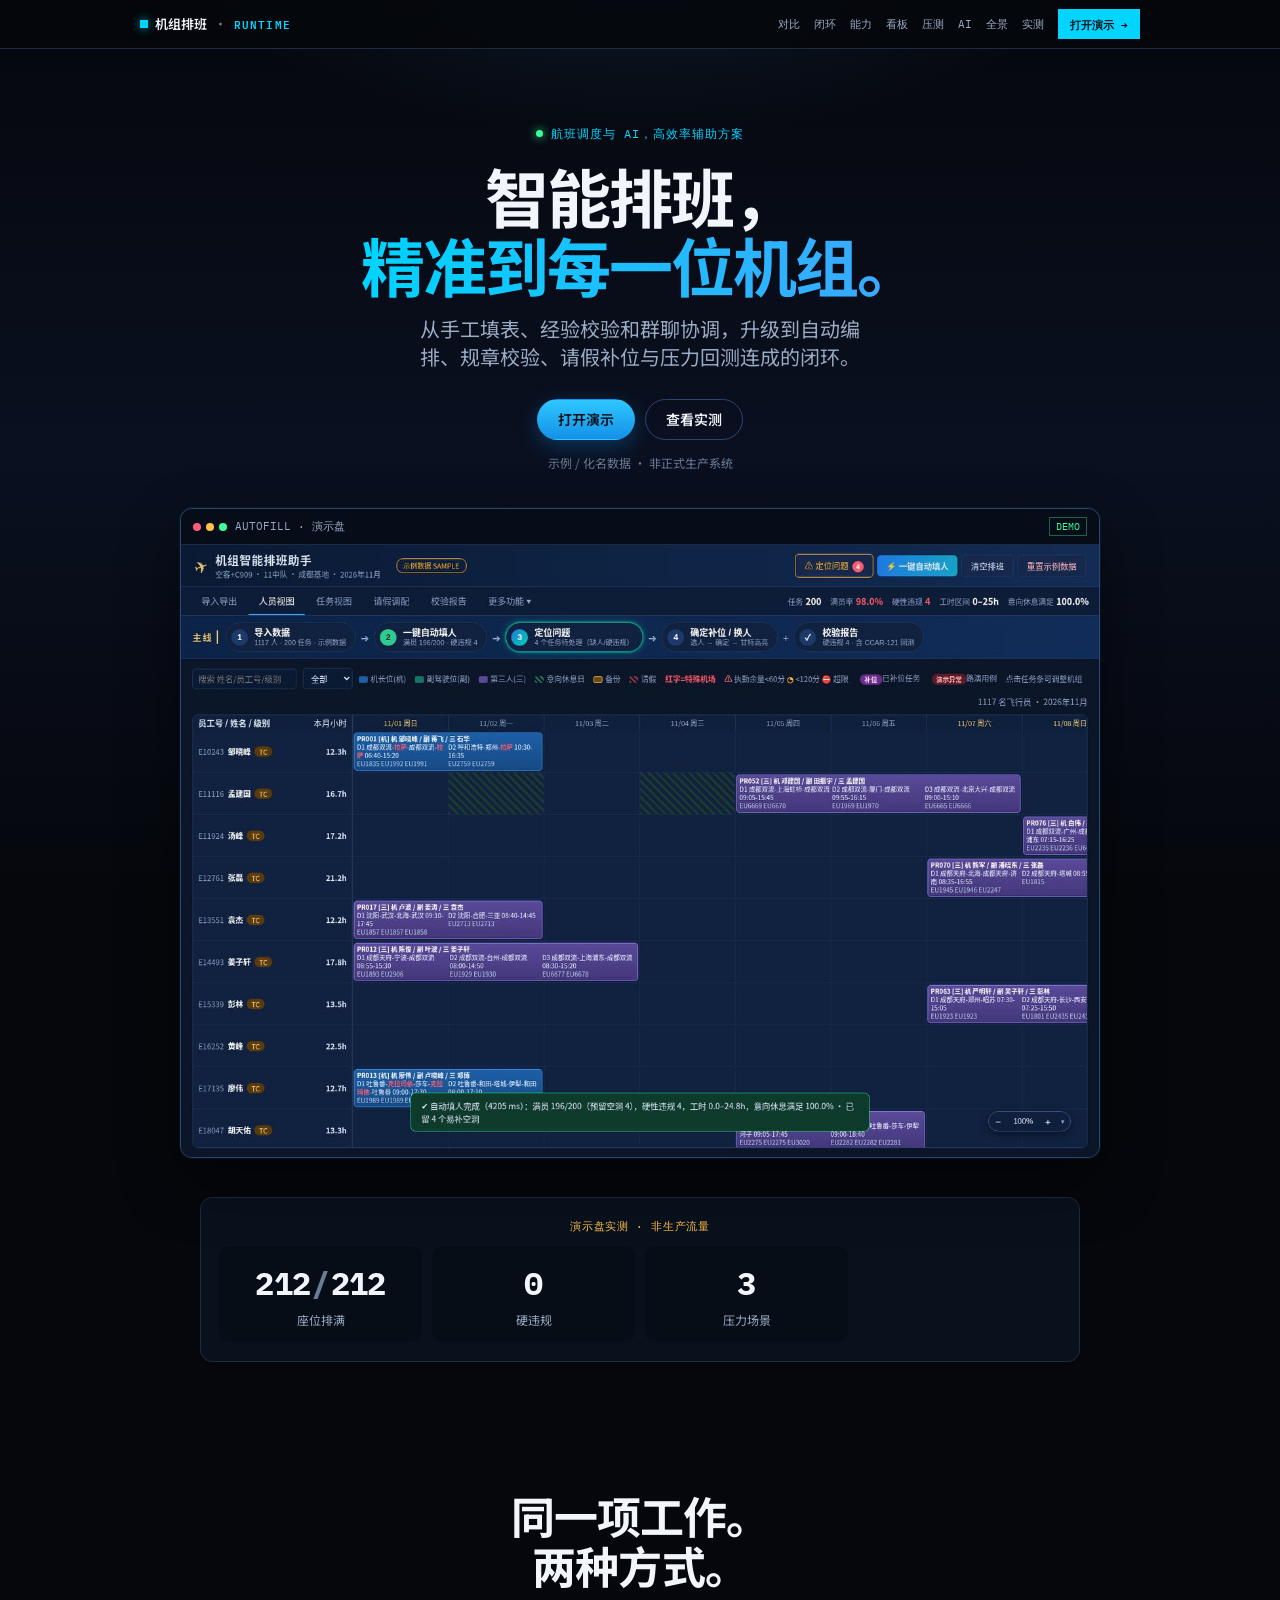
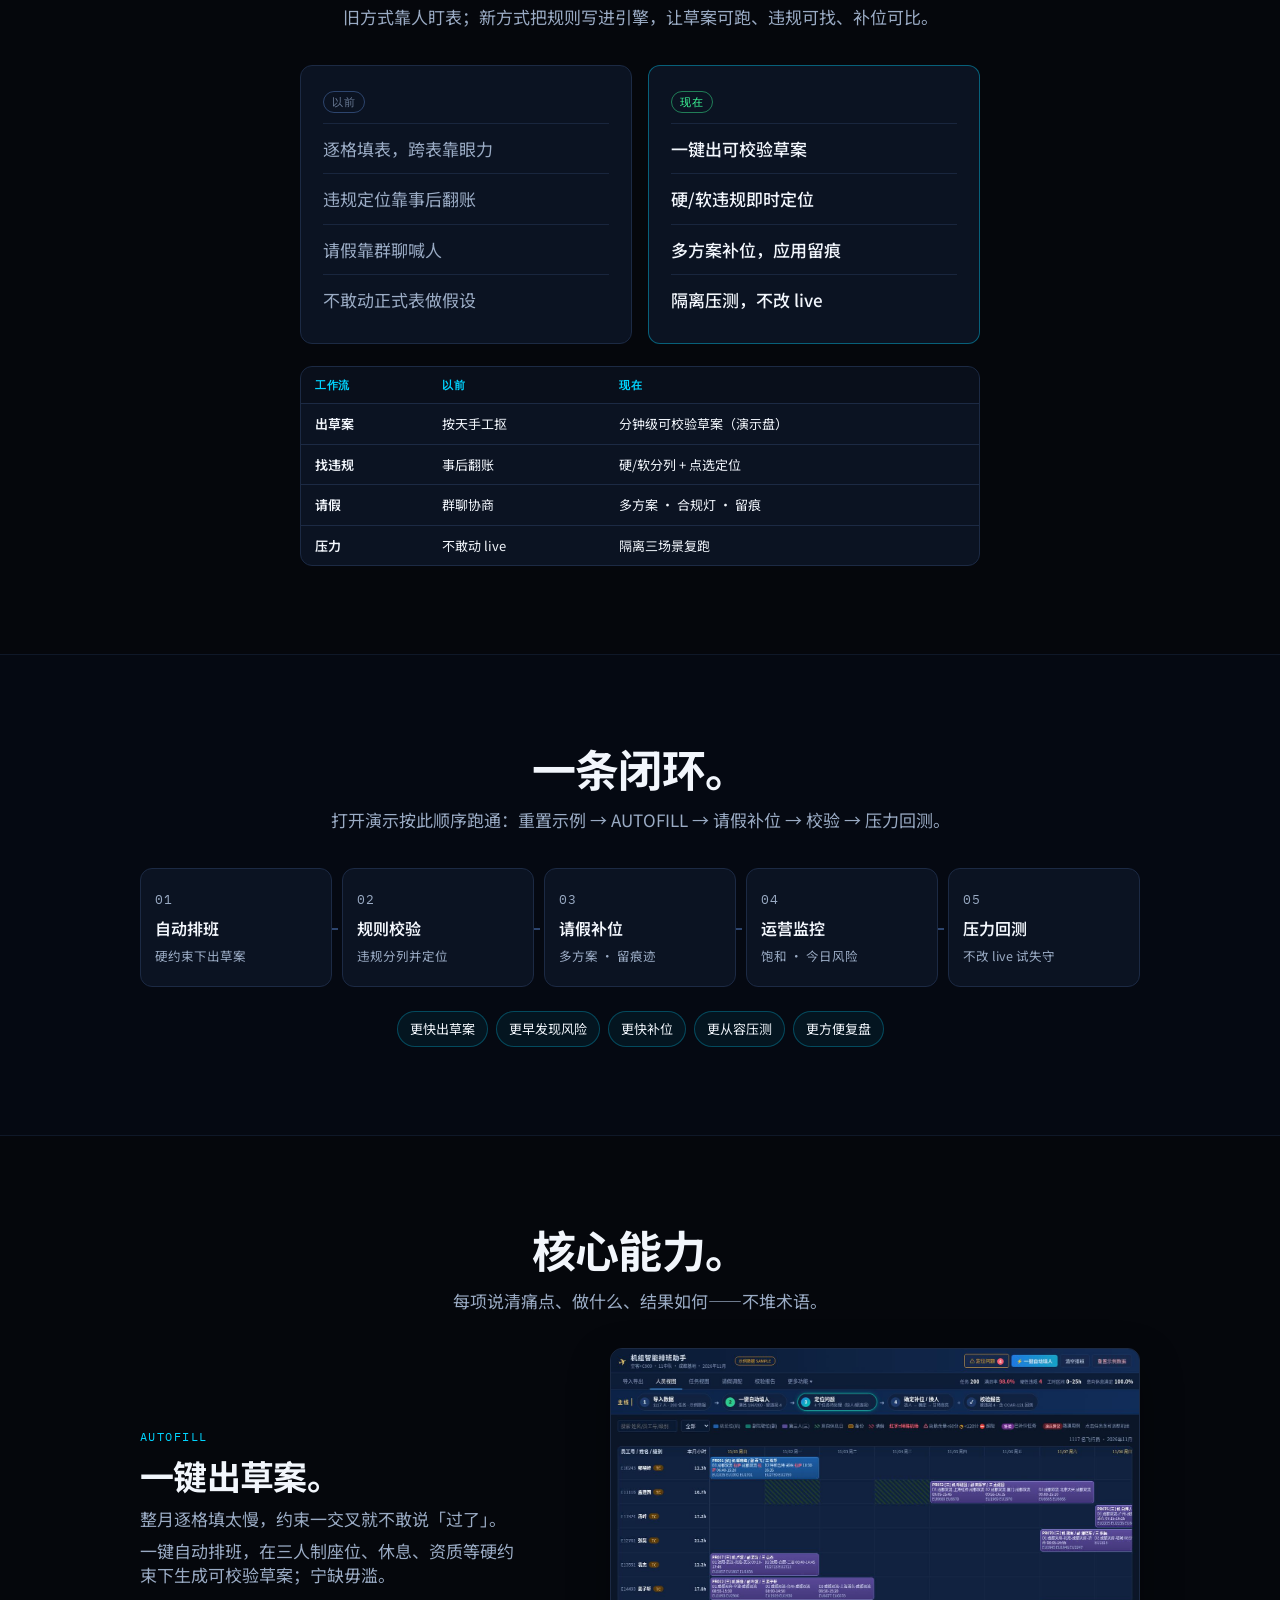
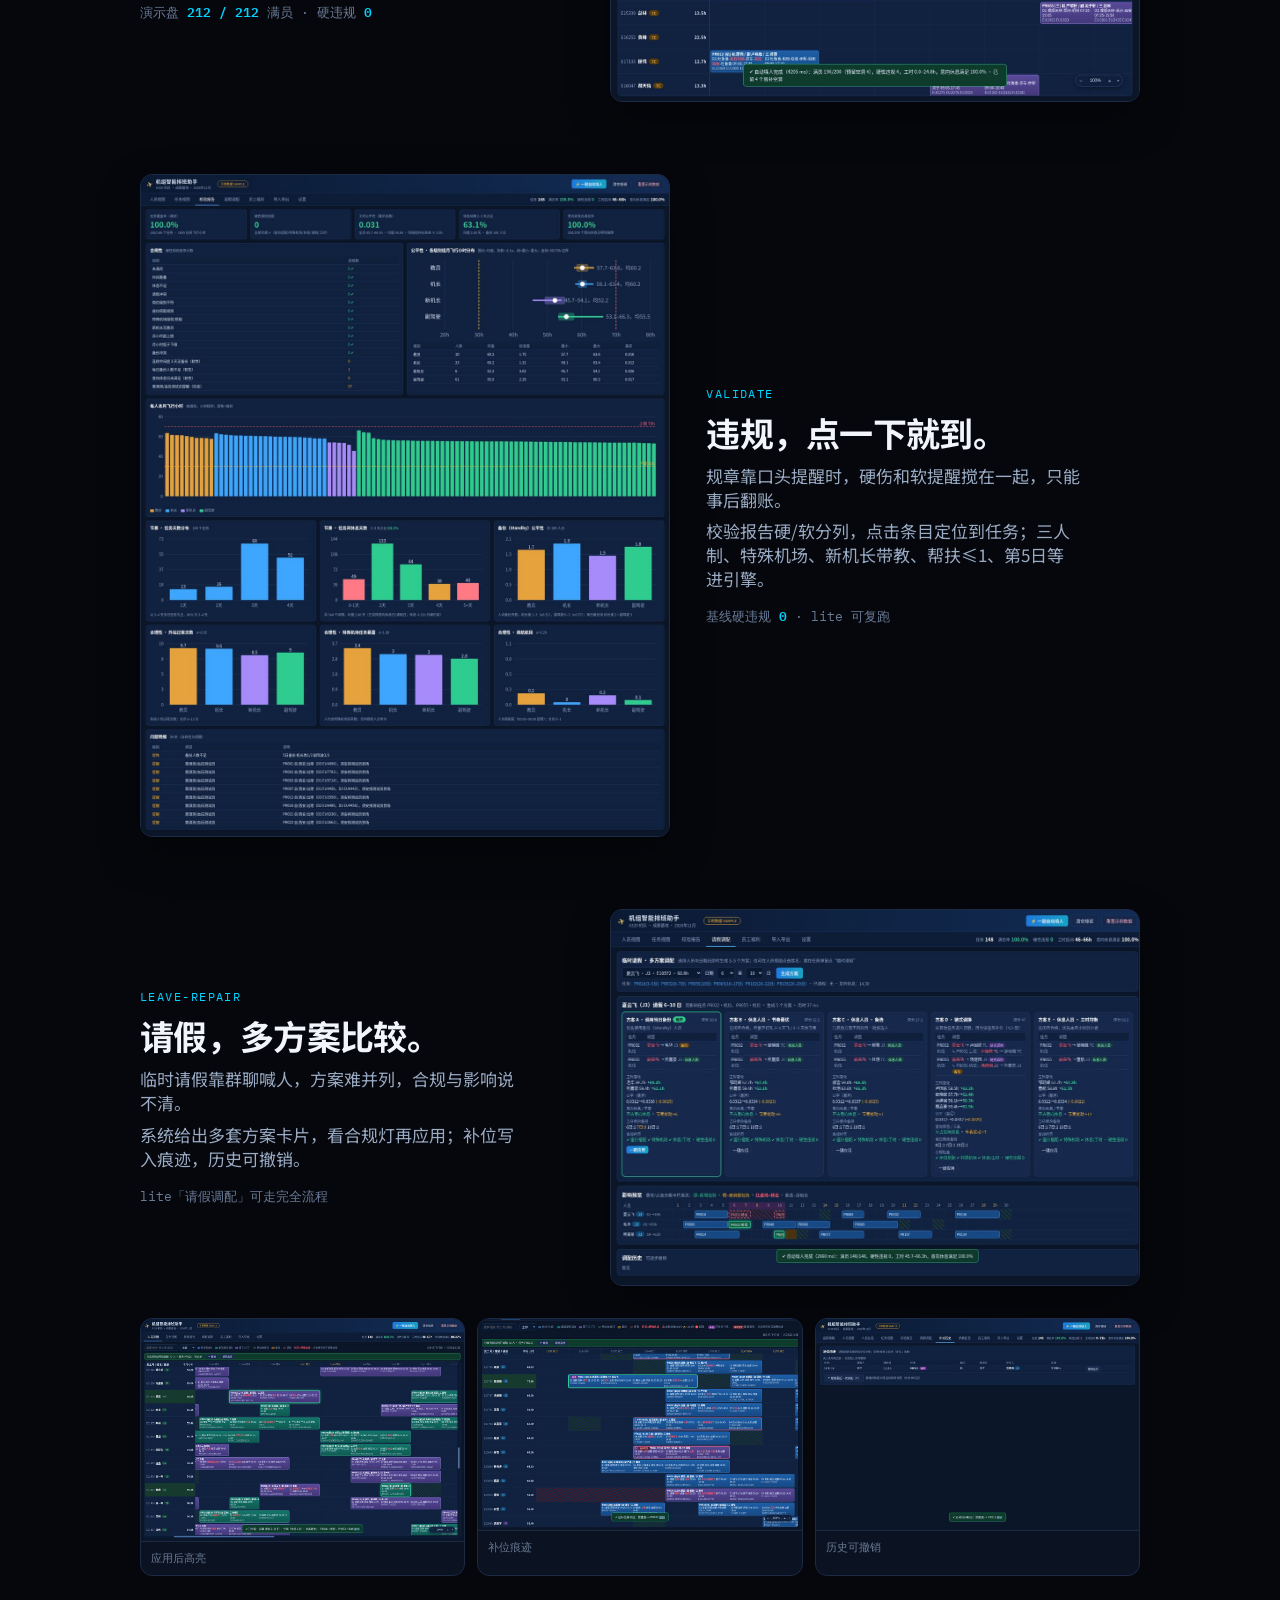
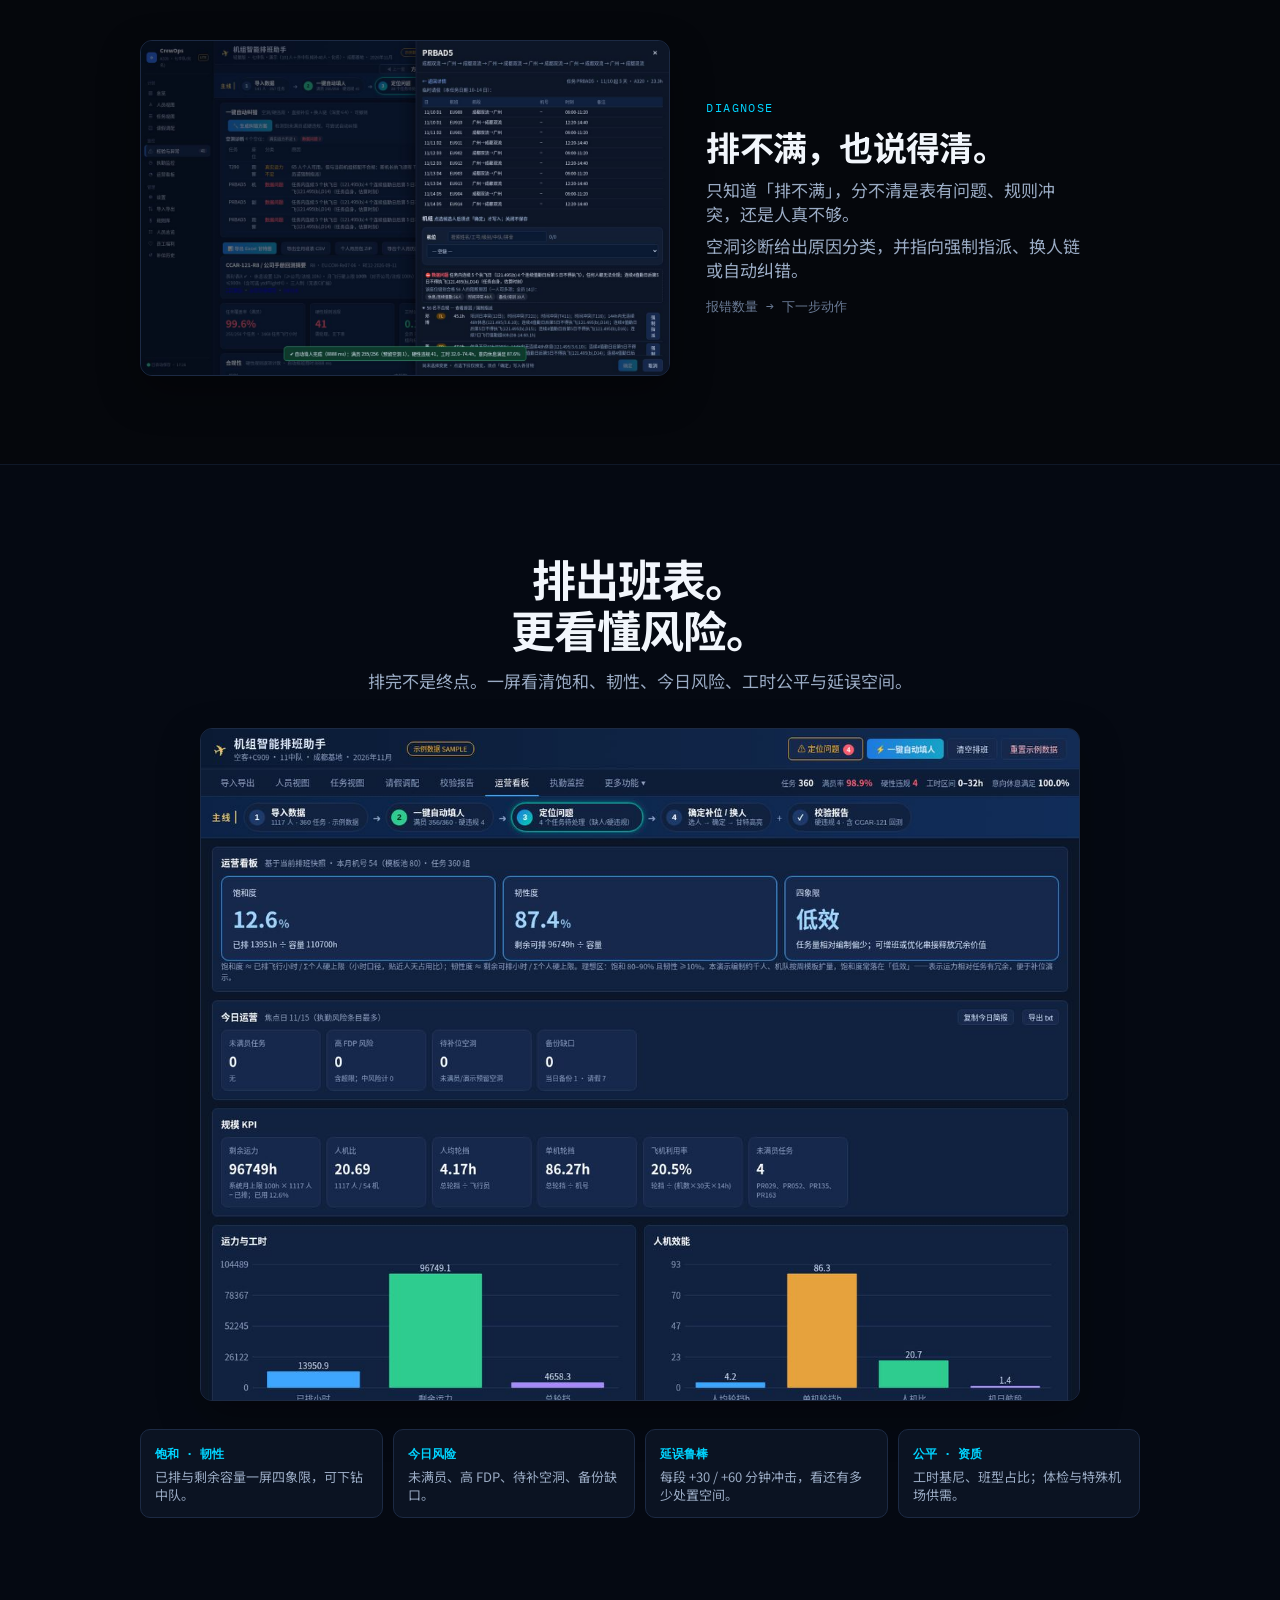
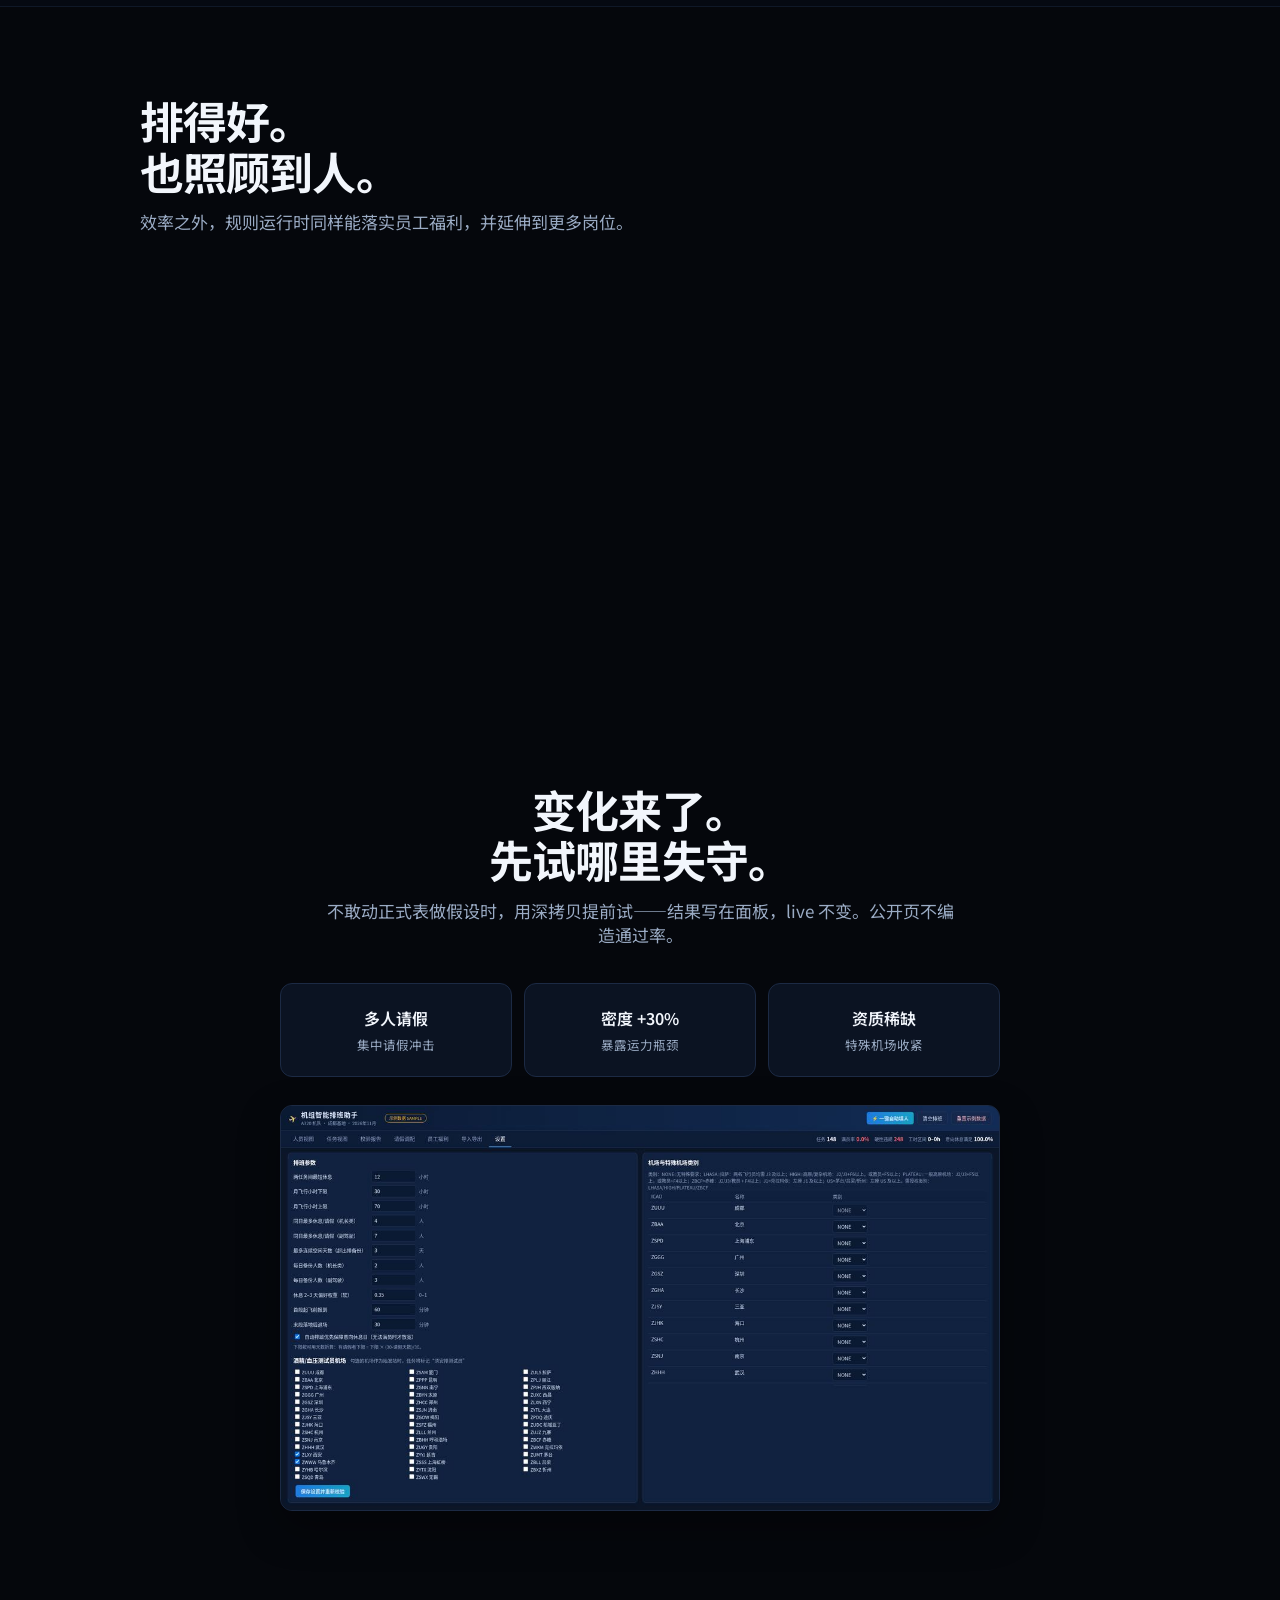
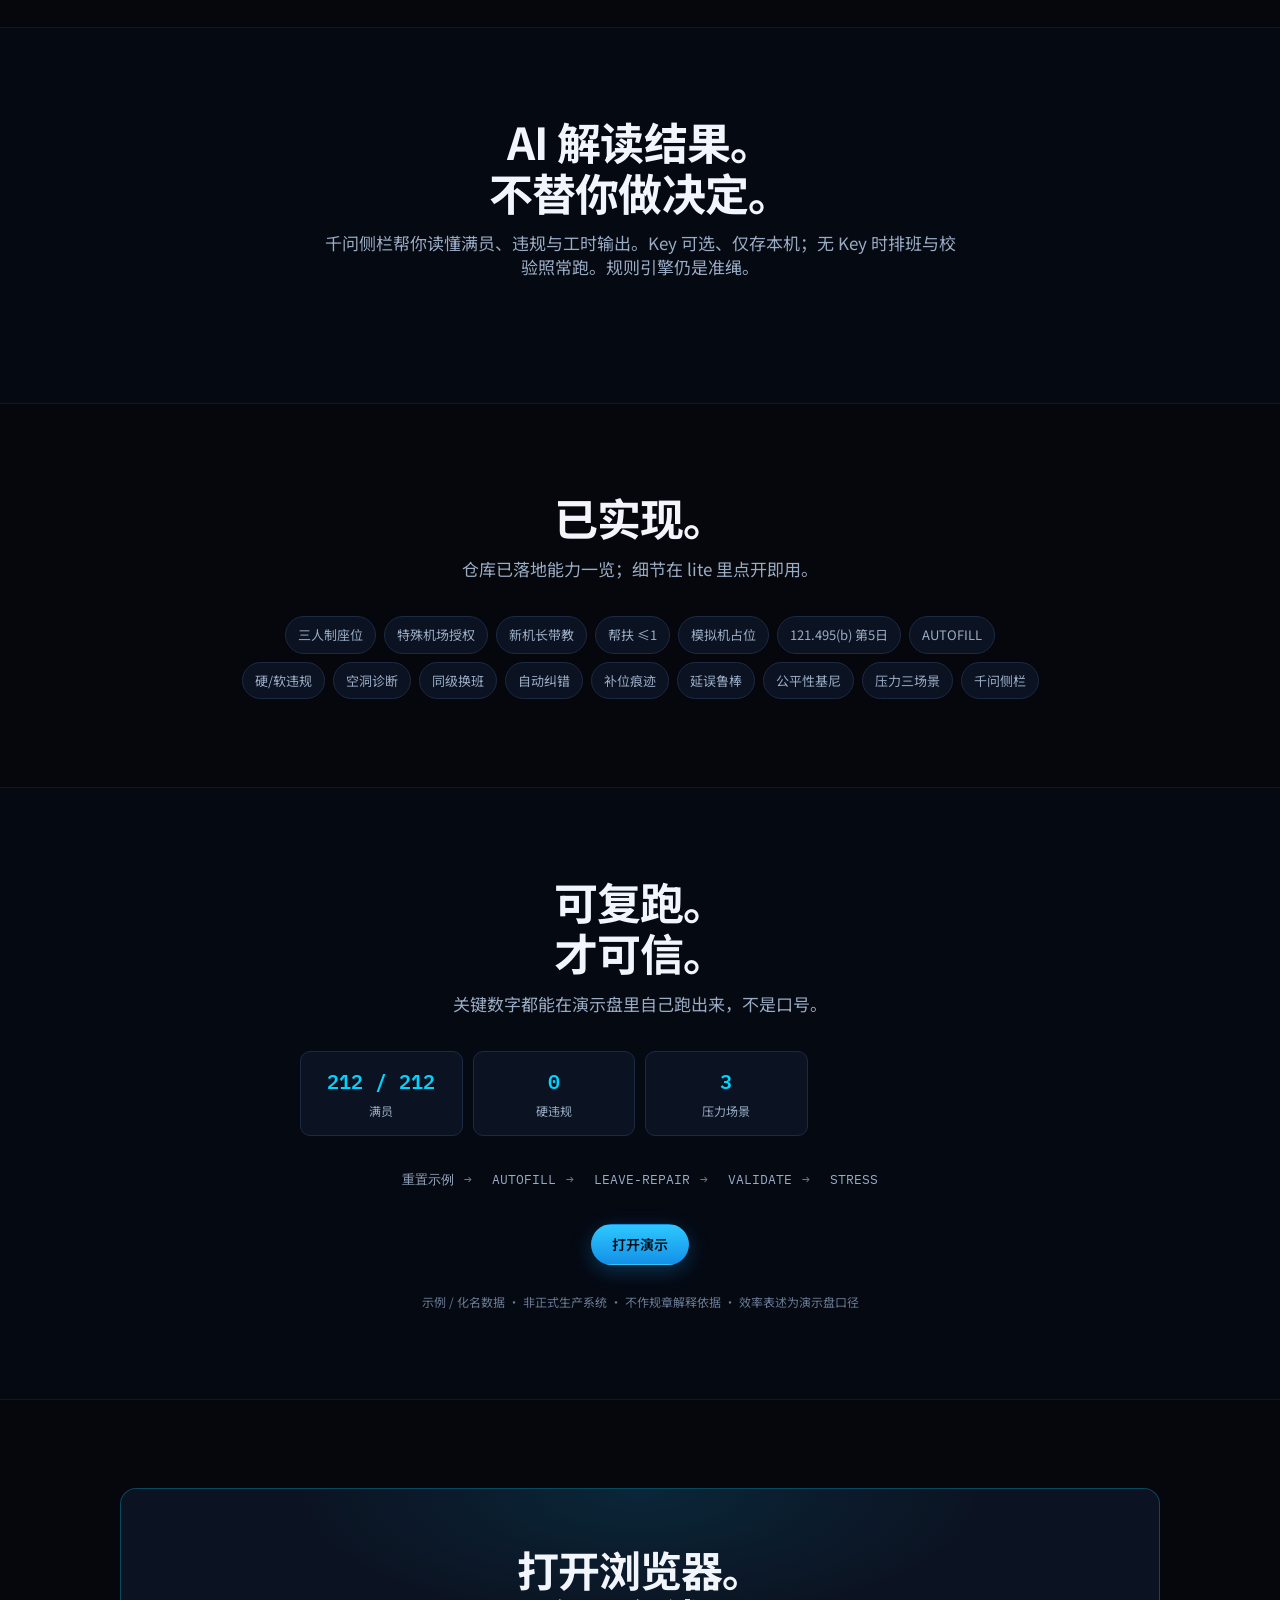
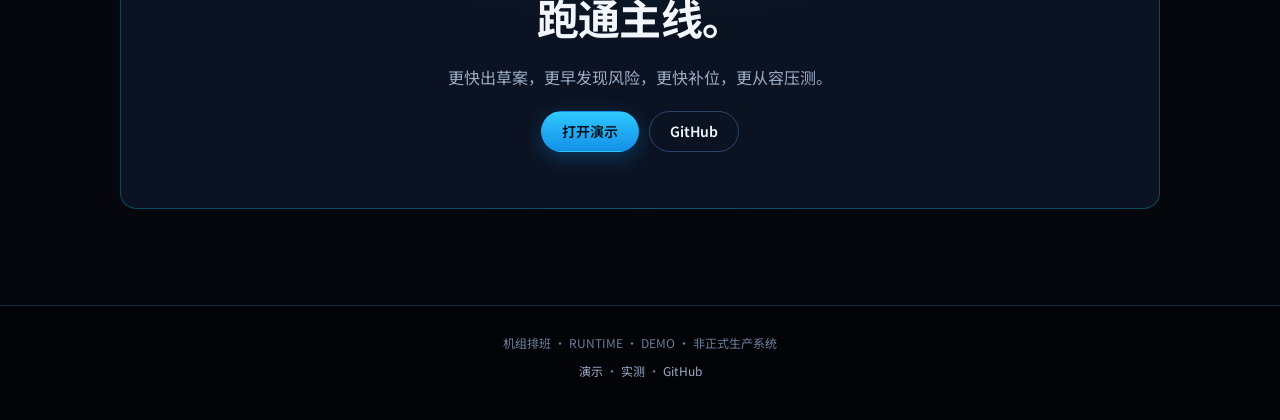
==== intro/index.html @ e3148dd0 "chore(intro): 移除人员池数字 (v=15)" ====
<!DOCTYPE html>
<html lang="zh-CN">
<head>
<meta charset="UTF-8">
<meta name="viewport" content="width=device-width, initial-scale=1">
<title>机组排班 · 规则运行时</title>
<meta name="description" content="把机组排班从手工填表，升级为可执行、可校验、可追溯的规则运行时。演示盘，化名数据。">
<meta name="robots" content="noindex,nofollow,noarchive,nosnippet">
<link rel="preconnect" href="https://fonts.googleapis.com">
<link rel="preconnect" href="https://fonts.gstatic.com" crossorigin>
<link href="https://fonts.googleapis.com/css2?family=IBM+Plex+Mono:wght@400;500;600;700&family=Noto+Sans+SC:wght@400;500;600;700&display=swap" rel="stylesheet">
<link rel="stylesheet" href="intro.css?v=15">
</head>
<body>
<div class="grid-bg" aria-hidden="true"></div>

<header class="topbar" role="banner">
  <div class="topbar-inner">
    <a class="brand" href="#top">
      <span class="brand-mark" aria-hidden="true"></span>
      <span class="brand-zh">机组排班</span>
      <span class="brand-sep">·</span>
      <span class="brand-en">RUNTIME</span>
    </a>
    <button type="button" class="nav-toggle" id="navToggle" aria-expanded="false" aria-controls="siteNav" aria-label="打开导航">☰</button>
    <nav class="nav-tabs" id="siteNav" aria-label="页面导航">
      <a href="#diff">对比</a>
      <a href="#loop">闭环</a>
      <a href="#capabilities">能力</a>
      <a href="#ops">看板</a>
      <a href="#stress">压测</a>
      <a href="#ai">AI</a>
      <a href="#panorama">全景</a>
      <a href="#evidence">实测</a>
    </nav>
    <a class="nav-run" href="../">打开演示 →</a>
  </div>
</header>

<main id="top">

  <section class="hero" aria-labelledby="hero-title">
    <div class="hero-copy">
      <p class="eyebrow"><span class="dot"></span> 航班调度与 AI，高效率辅助方案</p>
      <h1 id="hero-title">智能排班，<br><span class="accent">精准到每一位机组。</span></h1>
      <p class="hero-lead">从手工填表、经验校验和群聊协调，升级到自动编排、规章校验、请假补位与压力回测连成的闭环。</p>
      <div class="cta-row">
        <a class="btn btn-primary" href="../">打开演示</a>
        <a class="btn btn-ghost" href="#evidence">查看实测</a>
      </div>
      <p class="hero-note">示例 / 化名数据 · 非正式生产系统</p>
    </div>
    <figure class="hero-shot reveal-hero">
      <div class="shot-chrome">
        <span class="shot-dots" aria-hidden="true"><i></i><i></i><i></i></span>
        <span class="shot-title">AUTOFILL · 演示盘</span>
        <span class="shot-badge">DEMO</span>
      </div>
      <img src="assets/hero-gantt.jpg?v=15" width="1400" height="933" alt="自动排班后的甘特图" loading="eager" decoding="async">
    </figure>
    <div class="metric-strip" aria-label="演示盘实测">
      <p class="metric-tag">演示盘实测 · 非生产流量</p>
      <div class="metrics">
        <article class="metric">
          <div class="metric-num" data-count="212" data-suffix="/212">0<span class="slash">/</span>0</div>
          <div class="metric-label">座位排满</div>
        </article>
        <article class="metric">
          <div class="metric-num" data-count="0">0</div>
          <div class="metric-label">硬违规</div>
        </article>
        <article class="metric">
          <div class="metric-num" data-count="3">0</div>
          <div class="metric-label">压力场景</div>
        </article>
      </div>
    </div>
  </section>

  <section class="sec" id="diff" aria-labelledby="diff-title">
    <div class="sec-inner narrow">
      <header class="sec-head center">
        <h2 id="diff-title">同一项工作。<br>两种方式。</h2>
        <p class="sec-desc">旧方式靠人盯表；新方式把规则写进引擎，让草案可跑、违规可找、补位可比。</p>
      </header>
      <div class="diff-grid">
        <article class="diff-card is-before">
          <header><span class="badge">以前</span></header>
          <ul>
            <li>逐格填表，跨表靠眼力</li>
            <li>违规定位靠事后翻账</li>
            <li>请假靠群聊喊人</li>
            <li>不敢动正式表做假设</li>
          </ul>
        </article>
        <article class="diff-card is-after">
          <header><span class="badge ok">现在</span></header>
          <ul>
            <li>一键出可校验草案</li>
            <li>硬/软违规即时定位</li>
            <li>多方案补位，应用留痕</li>
            <li>隔离压测，不改 live</li>
          </ul>
        </article>
      </div>
      <div class="table-wrap" role="region" aria-label="工作流速览">
        <table class="cmp-table">
          <thead><tr><th>工作流</th><th>以前</th><th>现在</th></tr></thead>
          <tbody>
            <tr><td>出草案</td><td>按天手工抠</td><td>分钟级可校验草案（演示盘）</td></tr>
            <tr><td>找违规</td><td>事后翻账</td><td>硬/软分列 + 点选定位</td></tr>
            <tr><td>请假</td><td>群聊协商</td><td>多方案 · 合规灯 · 留痕</td></tr>
            <tr><td>压力</td><td>不敢动 live</td><td>隔离三场景复跑</td></tr>
          </tbody>
        </table>
      </div>
    </div>
  </section>

  <section class="sec sec-alt" id="loop" aria-labelledby="loop-title">
    <div class="sec-inner">
      <header class="sec-head center">
        <h2 id="loop-title">一条闭环。</h2>
        <p class="sec-desc">打开演示按此顺序跑通：重置示例 → AUTOFILL → 请假补位 → 校验 → 压力回测。</p>
      </header>
      <ol class="loop-track">
        <li class="loop-step" style="--i:0"><span class="loop-n">01</span><strong>自动排班</strong><span>硬约束下出草案</span></li>
        <li class="loop-step" style="--i:1"><span class="loop-n">02</span><strong>规则校验</strong><span>违规分列并定位</span></li>
        <li class="loop-step" style="--i:2"><span class="loop-n">03</span><strong>请假补位</strong><span>多方案 · 留痕迹</span></li>
        <li class="loop-step" style="--i:3"><span class="loop-n">04</span><strong>运营监控</strong><span>饱和 · 今日风险</span></li>
        <li class="loop-step" style="--i:4"><span class="loop-n">05</span><strong>压力回测</strong><span>不改 live 试失守</span></li>
      </ol>
      <div class="value-row">
        <span>更快出草案</span>
        <span>更早发现风险</span>
        <span>更快补位</span>
        <span>更从容压测</span>
        <span>更方便复盘</span>
      </div>
    </div>
  </section>

  <section class="sec" id="capabilities" aria-labelledby="cap-title">
    <div class="sec-inner">
      <header class="sec-head center">
        <h2 id="cap-title">核心能力。</h2>
        <p class="sec-desc">每项说清痛点、做什么、结果如何——不堆术语。</p>
      </header>

      <article class="feat" id="cap-autofill">
        <div class="feat-copy">
          <p class="feat-id">AUTOFILL</p>
          <h3>一键出草案。</h3>
          <p class="feat-line">整月逐格填太慢，约束一交叉就不敢说「过了」。</p>
          <p class="feat-line">一键自动排班，在三人制座位、休息、资质等硬约束下生成可校验草案；宁缺毋滥。</p>
          <p class="feat-proof">演示盘 <strong>212 / 212</strong> 满员 · 硬违规 <strong>0</strong></p>
        </div>
        <figure class="feat-shot">
          <img src="assets/hero-gantt.jpg?v=15" width="1400" height="933" alt="自动排班后甘特" loading="lazy" decoding="async">
        </figure>
      </article>

      <article class="feat feat-rev" id="cap-validate">
        <div class="feat-copy">
          <p class="feat-id">VALIDATE</p>
          <h3>违规，点一下就到。</h3>
          <p class="feat-line">规章靠口头提醒时，硬伤和软提醒搅在一起，只能事后翻账。</p>
          <p class="feat-line">校验报告硬/软分列，点击条目定位到任务；三人制、特殊机场、新机长带教、帮扶≤1、第5日等进引擎。</p>
          <p class="feat-proof">基线硬违规 <strong>0</strong> · lite 可复跑</p>
        </div>
        <figure class="feat-shot">
          <img src="assets/validate.jpg?v=15" width="1200" height="1500" alt="校验报告" loading="lazy" decoding="async">
        </figure>
      </article>

      <article class="feat" id="cap-leave">
        <div class="feat-copy">
          <p class="feat-id">LEAVE-REPAIR</p>
          <h3>请假，多方案比较。</h3>
          <p class="feat-line">临时请假靠群聊喊人，方案难并列，合规与影响说不清。</p>
          <p class="feat-line">系统给出多套方案卡片，看合规灯再应用；补位写入痕迹，历史可撤销。</p>
          <p class="feat-proof">lite「请假调配」可走完全流程</p>
        </div>
        <figure class="feat-shot">
          <img src="assets/leave-plans.jpg?v=15" width="1200" height="853" alt="请假多方案" loading="lazy" decoding="async">
        </figure>
      </article>
      <div class="mini-gallery">
        <figure><img src="assets/leave-applied.jpg?v=15" width="1200" height="825" alt="应用后高亮" loading="lazy" decoding="async"><figcaption>应用后高亮</figcaption></figure>
        <figure><img src="assets/repair-mark.jpg?v=15" width="1200" height="784" alt="补位痕迹" loading="lazy" decoding="async"><figcaption>补位痕迹</figcaption></figure>
        <figure><img src="assets/repair-hist.jpg?v=15" width="1000" height="653" alt="历史可撤销" loading="lazy" decoding="async"><figcaption>历史可撤销</figcaption></figure>
      </div>

      <article class="feat feat-rev" id="cap-hole">
        <div class="feat-copy">
          <p class="feat-id">DIAGNOSE</p>
          <h3>排不满，也说得清。</h3>
          <p class="feat-line">只知道「排不满」，分不清是表有问题、规则冲突，还是人真不够。</p>
          <p class="feat-line">空洞诊断给出原因分类，并指向强制指派、换人链或自动纠错。</p>
          <p class="feat-proof">报错数量 → 下一步动作</p>
        </div>
        <figure class="feat-shot">
          <img src="assets/hole-diag.jpg?v=15" width="1200" height="760" alt="空洞诊断" loading="lazy" decoding="async">
        </figure>
      </article>
    </div>
  </section>

  <section class="sec sec-alt" id="ops" aria-labelledby="ops-title">
    <div class="sec-inner">
      <header class="sec-head center">
        <h2 id="ops-title">排出班表。<br>更看懂风险。</h2>
        <p class="sec-desc">排完不是终点。一屏看清饱和、韧性、今日风险、工时公平与延误空间。</p>
      </header>
      <figure class="wide-shot">
        <img src="assets/ops-sat.jpg?v=15" width="1200" height="916" alt="运营看板" loading="lazy" decoding="async">
      </figure>
      <div class="ops-cards">
        <article><h3>饱和 · 韧性</h3><p>已排与剩余容量一屏四象限，可下钻中队。</p></article>
        <article><h3>今日风险</h3><p>未满员、高 FDP、待补空洞、备份缺口。</p></article>
        <article><h3>延误鲁棒</h3><p>每段 +30 / +60 分钟冲击，看还有多少处置空间。</p></article>
        <article><h3>公平 · 资质</h3><p>工时基尼、班型占比；体检与特殊机场供需。</p></article>
      </div>
    </div>
  </section>

  <section class="sec" id="welfare" aria-labelledby="welfare-title">
    <div class="sec-inner">
      <header class="sec-head reveal">
        <h2 id="welfare-title">排得好。<br>也照顾到人。</h2>
        <p class="sec-desc">效率之外，规则运行时同样能落实员工福利，并延伸到更多岗位。</p>
      </header>
      <div class="ev-grid">
        <article class="ev-card reveal">
          <h3>同级别换班</h3>
          <p>同一级别之间可单向转出或互换任务，系统自动校验休息、工时与资质，合规才放行。</p>
          <p class="cap">演示中已实现</p>
        </article>
        <article class="ev-card reveal">
          <h3>双飞家庭 · 高度卡 48h</h3>
          <p>双飞行员家庭的休息安排协同对齐，按 48 小时口径统筹，减少两人班期错开。</p>
          <p class="cap">规划中</p>
        </article>
        <article class="ev-card reveal">
          <h3>延伸到乘务员与安全员</h3>
          <p>同一套规则运行时原理，可延伸用于乘务员排班与安全员排班，让整个排班体系效益最大化。</p>
          <p class="cap">可延伸方向</p>
        </article>
      </div>
    </div>
  </section>

  <section class="sec" id="stress" aria-labelledby="stress-title">
    <div class="sec-inner">
      <header class="sec-head center">
        <h2 id="stress-title">变化来了。<br>先试哪里失守。</h2>
        <p class="sec-desc">不敢动正式表做假设时，用深拷贝提前试——结果写在面板，live 不变。公开页不编造通过率。</p>
      </header>
      <div class="stress-row">
        <div class="case"><strong>多人请假</strong><span>集中请假冲击</span></div>
        <div class="case"><strong>密度 +30%</strong><span>暴露运力瓶颈</span></div>
        <div class="case"><strong>资质稀缺</strong><span>特殊机场收紧</span></div>
      </div>
      <figure class="wide-shot sm">
        <img src="assets/settings-stress.jpg?v=15" width="1200" height="675" alt="压力回测入口" loading="lazy" decoding="async">
      </figure>
    </div>
  </section>

  <section class="sec sec-alt" id="ai" aria-labelledby="ai-title">
    <div class="sec-inner narrow">
      <header class="sec-head center">
        <h2 id="ai-title">AI 解读结果。<br>不替你做决定。</h2>
        <p class="sec-desc">千问侧栏帮你读懂满员、违规与工时输出。Key 可选、仅存本机；无 Key 时排班与校验照常跑。规则引擎仍是准绳。</p>
      </header>
    </div>
  </section>

  <section class="sec" id="panorama" aria-labelledby="pano-title">
    <div class="sec-inner">
      <header class="sec-head center">
        <h2 id="pano-title">已实现。</h2>
        <p class="sec-desc">仓库已落地能力一览；细节在 lite 里点开即用。</p>
      </header>
      <div class="chip-cloud">
        <span>三人制座位</span>
        <span>特殊机场授权</span>
        <span>新机长带教</span>
        <span>帮扶 ≤1</span>
        <span>模拟机占位</span>
        <span>121.495(b) 第5日</span>
        <span>AUTOFILL</span>
        <span>硬/软违规</span>
        <span>空洞诊断</span>
        <span>同级换班</span>
        <span>自动纠错</span>
        <span>补位痕迹</span>
        <span>延误鲁棒</span>
        <span>公平性基尼</span>
        <span>压力三场景</span>
        <span>千问侧栏</span>
      </div>
    </div>
  </section>

  <section class="sec sec-alt" id="evidence" aria-labelledby="ev-title">
    <div class="sec-inner narrow">
      <header class="sec-head center">
        <h2 id="ev-title">可复跑。<br>才可信。</h2>
        <p class="sec-desc">关键数字都能在演示盘里自己跑出来，不是口号。</p>
      </header>
      <div class="ev-nums">
        <div><strong>212 / 212</strong><span>满员</span></div>
        <div><strong>0</strong><span>硬违规</span></div>
        <div><strong>3</strong><span>压力场景</span></div>
      </div>
      <ol class="path-plain">
        <li>重置示例</li>
        <li>AUTOFILL</li>
        <li>LEAVE-REPAIR</li>
        <li>VALIDATE</li>
        <li>STRESS</li>
      </ol>
      <div class="cta-row center">
        <a class="btn btn-primary" href="../">打开演示</a>
      </div>
      <p class="fineprint">示例 / 化名数据 · 非正式生产系统 · 不作规章解释依据 · 效率表述为演示盘口径</p>
    </div>
  </section>

  <section class="sec end" id="run" aria-labelledby="end-title">
    <div class="sec-inner end-box">
      <h2 id="end-title">打开浏览器。<br>跑通主线。</h2>
      <p class="end-sub">更快出草案，更早发现风险，更快补位，更从容压测。</p>
      <div class="cta-row center">
        <a class="btn btn-primary" href="../">打开演示</a>
        <a class="btn btn-ghost" href="https://github.com/jiqingan-web/crew-roster-demo" target="_blank" rel="noopener">GitHub</a>
      </div>
    </div>
  </section>
</main>

<footer class="footer">
  <div class="footer-inner">
    <p>机组排班 · RUNTIME · DEMO · 非正式生产系统</p>
    <div class="footer-meta">
      <a href="../">演示</a> · <a href="#evidence">实测</a> · <a href="https://github.com/jiqingan-web/crew-roster-demo" target="_blank" rel="noopener">GitHub</a>
    </div>
  </div>
</footer>

<script src="intro.js?v=15" defer></script>
</body>
</html>
---- intro/intro.css ----
/* intro v10 — Apple-brief copy · black-blue tech · airy type */
:root {
  --bg0: #05070c;
  --bg1: #0a1020;
  --panel: #0b1322;
  --line: #1c2a44;
  --line-hi: #2d456e;
  --ink: #f2f6fc;
  --ink-2: #9aabc4;
  --mut: #6a7b96;
  --blue: #3ea6ff;
  --cyan: #00d4ff;
  --ok: #3dff9a;
  --warn: #ffc14a;
  --font-zh: "Noto Sans SC", "PingFang SC", "Microsoft YaHei", "Helvetica Neue", Arial, sans-serif;
  --font-mono: "IBM Plex Mono", ui-monospace, Menlo, Consolas, monospace;
  --max: 1040px;
  --radius: 12px;
  --ease: cubic-bezier(0.22, 1, 0.36, 1);
}

*, *::before, *::after { box-sizing: border-box; }
html { scroll-behavior: smooth; }
body {
  margin: 0;
  font: 14px/1.5 var(--font-zh);
  color: var(--ink);
  background: var(--bg0);
  -webkit-font-smoothing: antialiased;
  overflow-x: hidden;
}
img { max-width: 100%; height: auto; display: block; }
a { color: var(--cyan); text-decoration: none; }
a:hover { color: var(--blue); }
a:focus-visible, button:focus-visible { outline: 2px solid var(--cyan); outline-offset: 2px; }
strong { font-weight: 600; }

.grid-bg {
  pointer-events: none;
  position: fixed;
  inset: 0;
  z-index: 0;
  background:
    radial-gradient(ellipse 65% 38% at 50% -6%, rgba(62, 166, 255, 0.13), transparent 55%),
    linear-gradient(180deg, var(--bg0), var(--bg1) 50%, var(--bg0)),
    radial-gradient(circle, rgba(62, 166, 255, 0.04) 1px, transparent 1px);
  background-size: auto, auto, 28px 28px;
}
main, header, footer { position: relative; z-index: 1; }

/* topbar */
.topbar {
  position: sticky; top: 0; z-index: 50;
  border-bottom: 1px solid var(--line);
  background: rgba(5, 7, 12, 0.88);
  backdrop-filter: blur(14px);
  -webkit-backdrop-filter: blur(14px);
}
.topbar-inner {
  width: min(100%, var(--max));
  margin-inline: auto;
  padding: 0 20px;
  min-height: 48px;
  display: flex;
  align-items: center;
  gap: 14px;
}
.brand {
  display: inline-flex; align-items: center; gap: 7px;
  color: var(--ink) !important; font-weight: 600; font-size: 13px; flex: none;
}
.brand-mark {
  width: 8px; height: 8px; background: var(--cyan);
  box-shadow: 0 0 10px rgba(0, 212, 255, 0.7);
}
.brand-sep { color: var(--mut); font-weight: 400; }
.brand-en { font-family: var(--font-mono); font-size: 11px; letter-spacing: 0.1em; color: var(--cyan); }
.nav-tabs {
  display: flex; flex-wrap: wrap; gap: 2px 14px; margin-left: auto;
  font-family: var(--font-mono); font-size: 11px;
}
.nav-tabs a { color: var(--ink-2); transition: color 0.2s var(--ease); }
.nav-tabs a:hover { color: var(--cyan); }
.nav-run {
  flex: none; font-family: var(--font-mono); font-size: 11px; font-weight: 600;
  color: #041018 !important; background: var(--cyan); padding: 7px 12px;
  transition: transform 0.2s var(--ease), box-shadow 0.2s var(--ease), filter 0.2s var(--ease);
}
.nav-run:hover {
  filter: brightness(1.06); transform: translateY(-1px);
  box-shadow: 0 0 16px rgba(0, 212, 255, 0.35); color: #041018 !important;
}
.nav-toggle {
  display: none; margin-left: auto; background: var(--panel);
  border: 1px solid var(--line); color: var(--ink); padding: 5px 9px; cursor: pointer;
}

.btn {
  display: inline-flex; align-items: center; gap: 6px;
  padding: 11px 20px; font: 600 14px/1.2 var(--font-zh);
  border: 1px solid transparent; cursor: pointer; text-decoration: none !important;
  border-radius: 980px;
  transition: transform 0.2s var(--ease), box-shadow 0.2s var(--ease), border-color 0.2s var(--ease), filter 0.2s var(--ease);
}
.btn-primary {
  background: linear-gradient(180deg, #2ec8ff, #1490e8);
  color: #041018 !important;
  box-shadow: 0 6px 20px rgba(20, 144, 232, 0.3);
}
.btn-primary:hover {
  filter: brightness(1.08); transform: translateY(-1px);
  box-shadow: 0 10px 28px rgba(20, 144, 232, 0.42); color: #041018 !important;
}
.btn-ghost {
  background: transparent; color: var(--ink) !important; border-color: var(--line-hi);
}
.btn-ghost:hover {
  border-color: var(--cyan); color: var(--cyan) !important; transform: translateY(-1px);
}
.cta-row { display: flex; flex-wrap: wrap; gap: 10px; margin-top: 8px; }
.cta-row.center { justify-content: center; }

.sec { padding: 88px 0; }
.sec-alt { background: rgba(8, 14, 28, 0.45); border-block: 1px solid rgba(28, 42, 68, 0.45); }
.sec-inner { width: min(100%, var(--max)); margin-inline: auto; padding: 0 20px; }
.sec-inner.narrow { max-width: 720px; }
.sec-head { margin-bottom: 36px; }
.sec-head.center { text-align: center; margin-inline: auto; max-width: 640px; }
.sec-head h2 {
  margin: 0;
  font-size: clamp(28px, 5vw, 44px);
  line-height: 1.15;
  font-weight: 700;
  letter-spacing: -0.02em;
}
.sec-desc {
  margin: 14px 0 0;
  color: var(--ink-2);
  font-size: 17px;
  line-height: 1.4;
}

/* hero */
.hero {
  width: min(100%, var(--max));
  margin-inline: auto;
  padding: 72px 20px 40px;
  text-align: center;
}
.hero-copy { max-width: 760px; margin: 0 auto 36px; }
.eyebrow {
  display: inline-flex; align-items: center; gap: 8px;
  margin: 0 0 18px; font-family: var(--font-mono); font-size: 12px;
  color: var(--cyan); letter-spacing: 0.08em;
}
.eyebrow .dot {
  width: 7px; height: 7px; border-radius: 50%; background: var(--ok);
  box-shadow: 0 0 10px var(--ok);
  animation: pulse-dot 2.2s ease-in-out infinite;
}
.hero h1 {
  margin: 0 0 16px;
  font-size: clamp(36px, 7vw, 64px);
  line-height: 1.08;
  font-weight: 700;
  letter-spacing: -0.03em;
}
.hero .accent {
  background: linear-gradient(90deg, var(--cyan), var(--blue));
  -webkit-background-clip: text; background-clip: text; color: transparent;
}
.hero-lead {
  margin: 0 auto 28px;
  color: var(--ink-2);
  font-size: clamp(16px, 2.2vw, 20px);
  max-width: 22em;
  line-height: 1.4;
}
.hero .cta-row { justify-content: center; }

.hero-shot {
  margin: 0 auto 40px;
  max-width: 920px;
  background: var(--panel);
  border: 1px solid var(--line-hi);
  border-radius: var(--radius);
  overflow: hidden;
  box-shadow: 0 24px 60px rgba(0, 0, 0, 0.45), 0 0 0 1px rgba(0, 212, 255, 0.08);
}
.reveal-hero {
  opacity: 0; transform: translateY(16px) scale(0.985);
  animation: hero-in 0.75s var(--ease) 0.1s forwards;
}
.shot-chrome {
  display: flex; align-items: center; gap: 8px;
  padding: 8px 12px; background: #070d18; border-bottom: 1px solid var(--line);
  font-family: var(--font-mono); font-size: 11px; color: var(--ink-2);
}
.shot-dots { display: inline-flex; gap: 5px; }
.shot-dots i { width: 8px; height: 8px; border-radius: 50%; background: #2a3a55; display: block; }
.shot-dots i:nth-child(1) { background: #ff5d7a; }
.shot-dots i:nth-child(2) { background: #ffc14a; }
.shot-dots i:nth-child(3) { background: #3dff9a; }
.shot-title { flex: 1; text-align: left; overflow: hidden; text-overflow: ellipsis; white-space: nowrap; }
.shot-badge { color: var(--ok); border: 1px solid rgba(61, 255, 154, 0.35); padding: 1px 6px; font-size: 10px; }

.metric-strip {
  max-width: 880px; margin: 0 auto; padding: 20px 18px;
  border: 1px solid var(--line); border-radius: var(--radius);
  background: rgba(11, 19, 34, 0.85);
}
.metric-tag {
  margin: 0 0 12px; font-family: var(--font-mono); font-size: 11px;
  color: var(--warn); letter-spacing: 0.06em;
}
.metrics { display: grid; grid-template-columns: repeat(4, 1fr); gap: 10px; }
.metric {
  padding: 12px 8px;
  border-radius: 8px;
  background: rgba(0, 0, 0, 0.2);
}
.metric-num {
  font-family: var(--font-mono);
  font-size: clamp(22px, 3.2vw, 32px);
  font-weight: 700;
  font-variant-numeric: tabular-nums;
  letter-spacing: -0.02em;
}
.metric-num .slash { color: var(--mut); margin: 0 1px; }
.metric-label { margin-top: 4px; font-size: 12px; color: var(--ink-2); }

/* diff */
.diff-grid { display: grid; grid-template-columns: 1fr 1fr; gap: 16px; }
.diff-card {
  background: var(--panel); border: 1px solid var(--line);
  border-radius: var(--radius); padding: 24px 22px 18px; text-align: left;
}
.diff-card.is-after { border-color: rgba(0, 212, 255, 0.4); }
.diff-card header { margin-bottom: 12px; }
.badge {
  font-family: var(--font-mono); font-size: 11px; letter-spacing: 0.08em;
  padding: 3px 8px; border: 1px solid var(--line-hi); color: var(--mut); border-radius: 999px;
}
.badge.ok { color: var(--ok); border-color: rgba(61, 255, 154, 0.45); }
.diff-card ul { margin: 0; padding: 0; list-style: none; }
.diff-card li {
  padding: 12px 0; border-top: 1px solid rgba(28, 42, 68, 0.85);
  font-size: 17px; font-weight: 500; color: var(--ink);
}
.diff-card.is-before li { color: var(--ink-2); font-weight: 400; }

/* loop */
.loop-track {
  list-style: none; margin: 0; padding: 0;
  display: grid; grid-template-columns: repeat(5, 1fr); gap: 10px;
}
.loop-step {
  position: relative;
  background: var(--panel); border: 1px solid var(--line); border-radius: var(--radius);
  padding: 22px 14px; min-height: 100px;
  display: flex; flex-direction: column; gap: 8px; justify-content: center;
  transition: border-color 0.25s var(--ease), transform 0.25s var(--ease);
}
.loop-step:hover { border-color: rgba(0, 212, 255, 0.45); transform: translateY(-2px); }
.loop-step::after {
  content: ""; position: absolute; top: 50%; right: -7px;
  width: 6px; height: 2px; background: var(--line-hi);
}
.loop-step:last-child::after { display: none; }
.loop-n { font-family: var(--font-mono); font-size: 11px; color: var(--cyan); letter-spacing: 0.1em; }
.loop-step strong { font-size: 16px; }

/* feature blocks — Apple-like */
.feat {
  display: grid;
  grid-template-columns: 0.9fr 1.1fr;
  gap: 36px;
  align-items: center;
  margin-bottom: 72px;
}
.feat:last-of-type { margin-bottom: 0; }
.feat-rev { direction: rtl; }
.feat-rev > * { direction: ltr; }
.feat-id {
  margin: 0 0 10px;
  font-family: var(--font-mono); font-size: 12px;
  letter-spacing: 0.12em; color: var(--cyan);
}
.feat-copy h3 {
  margin: 0 0 12px;
  font-size: clamp(24px, 3.5vw, 34px);
  line-height: 1.15;
  font-weight: 700;
  letter-spacing: -0.02em;
}
.feat-line {
  margin: 0;
  color: var(--ink-2);
  font-size: 17px;
  line-height: 1.4;
  max-width: 18em;
}
.feat-proof {
  margin: 16px 0 0;
  font-family: var(--font-mono);
  font-size: 13px;
  color: var(--mut);
}
.feat-proof strong { color: var(--cyan); font-weight: 600; }
.feat-shot {
  margin: 0;
  border-radius: var(--radius);
  overflow: hidden;
  border: 1px solid var(--line);
  background: var(--panel);
  box-shadow: 0 16px 40px rgba(0, 0, 0, 0.35);
}

.wide-shot {
  margin: 0 auto 28px;
  max-width: 880px;
  border-radius: var(--radius);
  overflow: hidden;
  border: 1px solid var(--line);
  background: var(--panel);
  box-shadow: 0 16px 40px rgba(0, 0, 0, 0.35);
}
.wide-shot.sm { max-width: 720px; margin-top: 28px; }

.pill-row {
  display: flex; flex-wrap: wrap; justify-content: center; gap: 8px;
}
.pill-row span {
  padding: 8px 14px; border-radius: 999px;
  border: 1px solid rgba(0, 212, 255, 0.25);
  background: rgba(0, 212, 255, 0.06);
  font-size: 13px; color: var(--ink);
}

.stress-row {
  display: grid; grid-template-columns: repeat(3, 1fr); gap: 12px;
  max-width: 720px; margin: 0 auto;
}
.case {
  text-align: center;
  padding: 22px 14px;
  background: var(--panel);
  border: 1px solid var(--line);
  border-radius: var(--radius);
  transition: transform 0.2s var(--ease), border-color 0.2s var(--ease);
}
.case:hover { transform: translateY(-2px); border-color: rgba(255, 193, 74, 0.4); }
.case strong { font-size: 16px; }

.chip-cloud {
  display: flex; flex-wrap: wrap; justify-content: center; gap: 8px;
  max-width: 800px; margin: 0 auto;
}
.chip-cloud span {
  padding: 8px 12px;
  border: 1px solid var(--line);
  border-radius: 999px;
  background: var(--panel);
  font-size: 13px; color: var(--ink-2);
}

.path-plain {
  list-style: none; margin: 0 auto 28px; padding: 0;
  display: flex; flex-wrap: wrap; justify-content: center; gap: 8px 0;
  font-family: var(--font-mono); font-size: 13px; color: var(--ink-2);
}
.path-plain li {
  padding: 6px 10px;
}
.path-plain li:not(:last-child)::after {
  content: "→";
  margin-left: 10px;
  color: var(--mut);
}
.fineprint {
  margin: 28px 0 0;
  text-align: center;
  font-size: 12px;
  color: var(--mut);
  line-height: 1.5;
}

.end { padding-bottom: 96px; }
.end-box {
  text-align: center;
  padding: 56px 20px;
  border: 1px solid rgba(0, 212, 255, 0.28);
  border-radius: 16px;
  background:
    radial-gradient(ellipse 55% 70% at 50% 0%, rgba(0, 212, 255, 0.1), transparent 60%),
    var(--panel);
}
.end-box h2 {
  margin: 0 0 24px;
  font-size: clamp(28px, 5vw, 42px);
  line-height: 1.15;
  letter-spacing: -0.02em;
}

.footer {
  border-top: 1px solid var(--line);
  padding: 28px 0 40px;
  background: rgba(0, 0, 0, 0.3);
}
.footer-inner {
  width: min(100%, var(--max));
  margin-inline: auto;
  padding: 0 20px;
  text-align: center;
  color: var(--mut);
  font-size: 12px;
}
.footer-inner p { margin: 0 0 10px; }
.footer-meta a { color: var(--ink-2); }
.footer-meta a:hover { color: var(--cyan); }

/* motion */
@keyframes hero-in { to { opacity: 1; transform: none; } }
@keyframes pulse-dot {
  0%, 100% { opacity: 1; transform: scale(1); }
  50% { opacity: 0.55; transform: scale(0.85); }
}
.reveal {
  opacity: 0; transform: translateY(14px);
  transition: opacity 0.55s var(--ease), transform 0.55s var(--ease);
}
.reveal.is-in { opacity: 1; transform: none; }
.loop-step.reveal { transition-delay: calc(var(--i, 0) * 70ms); }
.metric.reveal { transition-delay: calc(var(--mi, 0) * 60ms); }

@media (prefers-reduced-motion: reduce) {
  html { scroll-behavior: auto; }
  *, *::before, *::after { animation: none !important; transition: none !important; }
  .reveal, .reveal-hero { opacity: 1 !important; transform: none !important; }
}

@media (max-width: 900px) {
  .feat, .feat-rev { grid-template-columns: 1fr; direction: ltr; gap: 18px; margin-bottom: 56px; }
  .loop-track { grid-template-columns: 1fr 1fr; }
  .loop-step::after { display: none; }
  .stress-row { grid-template-columns: 1fr; max-width: 360px; }
  .nav-tabs { display: none; }
  .nav-toggle { display: inline-flex; }
  .topbar-inner.is-open .nav-tabs {
    display: flex; position: absolute; left: 0; right: 0; top: 48px;
    flex-direction: column; gap: 0; padding: 8px 20px 14px;
    background: rgba(5, 7, 12, 0.98); border-bottom: 1px solid var(--line);
  }
  .topbar-inner.is-open .nav-tabs a { padding: 10px 0; border-bottom: 1px solid var(--line); }
}
@media (max-width: 640px) {
  .sec { padding: 64px 0; }
  .hero { padding-top: 48px; }
  .diff-grid, .metrics { grid-template-columns: 1fr; }
  .loop-track { grid-template-columns: 1fr; }
  .nav-run { width: 100%; text-align: center; justify-content: center; display: inline-flex; }
  .topbar-inner { flex-wrap: wrap; padding-block: 8px; }
  .path-plain li:not(:last-child)::after { content: ""; margin: 0; }
  .path-plain { flex-direction: column; align-items: center; gap: 4px; }
  .path-plain li:not(:last-child)::after { content: "↓"; display: block; margin: 2px 0 0; text-align: center; }
}


/* v10 balance: slightly richer body under short titles */
.hero-note {
  margin: 14px 0 0;
  font-size: 12px;
  color: var(--mut);
}
.feat-line + .feat-line { margin-top: 8px; }
.feat-line { max-width: 22em; }
.loop-step span {
  color: var(--ink-2);
  font-size: 12.5px;
  line-height: 1.35;
}
.case {
  display: flex;
  flex-direction: column;
  gap: 6px;
  align-items: center;
}
.case span { font-size: 12.5px; color: var(--ink-2); font-weight: 400; }
.ev-nums {
  display: grid;
  grid-template-columns: repeat(4, 1fr);
  gap: 10px;
  margin: 0 0 28px;
}
.ev-nums div {
  padding: 14px 8px;
  background: var(--panel);
  border: 1px solid var(--line);
  border-radius: 10px;
  text-align: center;
}
.ev-nums strong {
  display: block;
  font-family: var(--font-mono);
  font-size: 20px;
  color: var(--cyan);
  margin-bottom: 4px;
}
.ev-nums span { font-size: 12px; color: var(--ink-2); }
.end-sub {
  margin: 0 auto 22px;
  max-width: 28em;
  color: var(--ink-2);
  font-size: 16px;
}
@media (max-width: 640px) {
  .ev-nums { grid-template-columns: 1fr 1fr; }
}


.table-wrap {
  margin-top: 22px;
  overflow-x: auto;
  border: 1px solid var(--line);
  border-radius: var(--radius);
  background: var(--panel);
  text-align: left;
}
.cmp-table {
  width: 100%;
  border-collapse: collapse;
  font-size: 13px;
  min-width: 480px;
}
.cmp-table th, .cmp-table td {
  padding: 10px 14px;
  border-bottom: 1px solid var(--line);
  vertical-align: top;
}
.cmp-table th {
  font-family: var(--font-mono);
  font-size: 11px;
  letter-spacing: 0.06em;
  color: var(--cyan);
  background: rgba(0,0,0,0.22);
}
.cmp-table tr:last-child td { border-bottom: 0; }
.cmp-table td:first-child { font-weight: 600; white-space: nowrap; }

.value-row {
  display: flex; flex-wrap: wrap; justify-content: center; gap: 8px;
  margin-top: 24px;
}
.value-row span {
  padding: 7px 12px;
  border-radius: 999px;
  border: 1px solid rgba(0, 212, 255, 0.28);
  background: rgba(0, 212, 255, 0.06);
  font-size: 13px;
}

.mini-gallery {
  display: grid;
  grid-template-columns: repeat(3, 1fr);
  gap: 12px;
  margin: -40px 0 64px;
}
.mini-gallery figure {
  margin: 0;
  border: 1px solid var(--line);
  border-radius: var(--radius);
  overflow: hidden;
  background: var(--panel);
}
.mini-gallery figcaption {
  padding: 8px 10px;
  font-family: var(--font-mono);
  font-size: 11px;
  color: var(--mut);
  border-top: 1px solid var(--line);
}

.ops-cards {
  display: grid;
  grid-template-columns: repeat(4, 1fr);
  gap: 10px;
  margin-top: 8px;
}
.ops-cards article {
  padding: 14px 14px 12px;
  background: var(--panel);
  border: 1px solid var(--line);
  border-radius: 10px;
}
.ops-cards h3 {
  margin: 0 0 6px;
  font-family: var(--font-mono);
  font-size: 12px;
  color: var(--cyan);
  font-weight: 600;
}
.ops-cards p {
  margin: 0;
  font-size: 13px;
  color: var(--ink-2);
  line-height: 1.45;
}
@media (max-width: 900px) {
  .ops-cards { grid-template-columns: 1fr 1fr; }
  .mini-gallery { margin-top: -24px; }
}
@media (max-width: 640px) {
  .ops-cards, .mini-gallery { grid-template-columns: 1fr; }
}
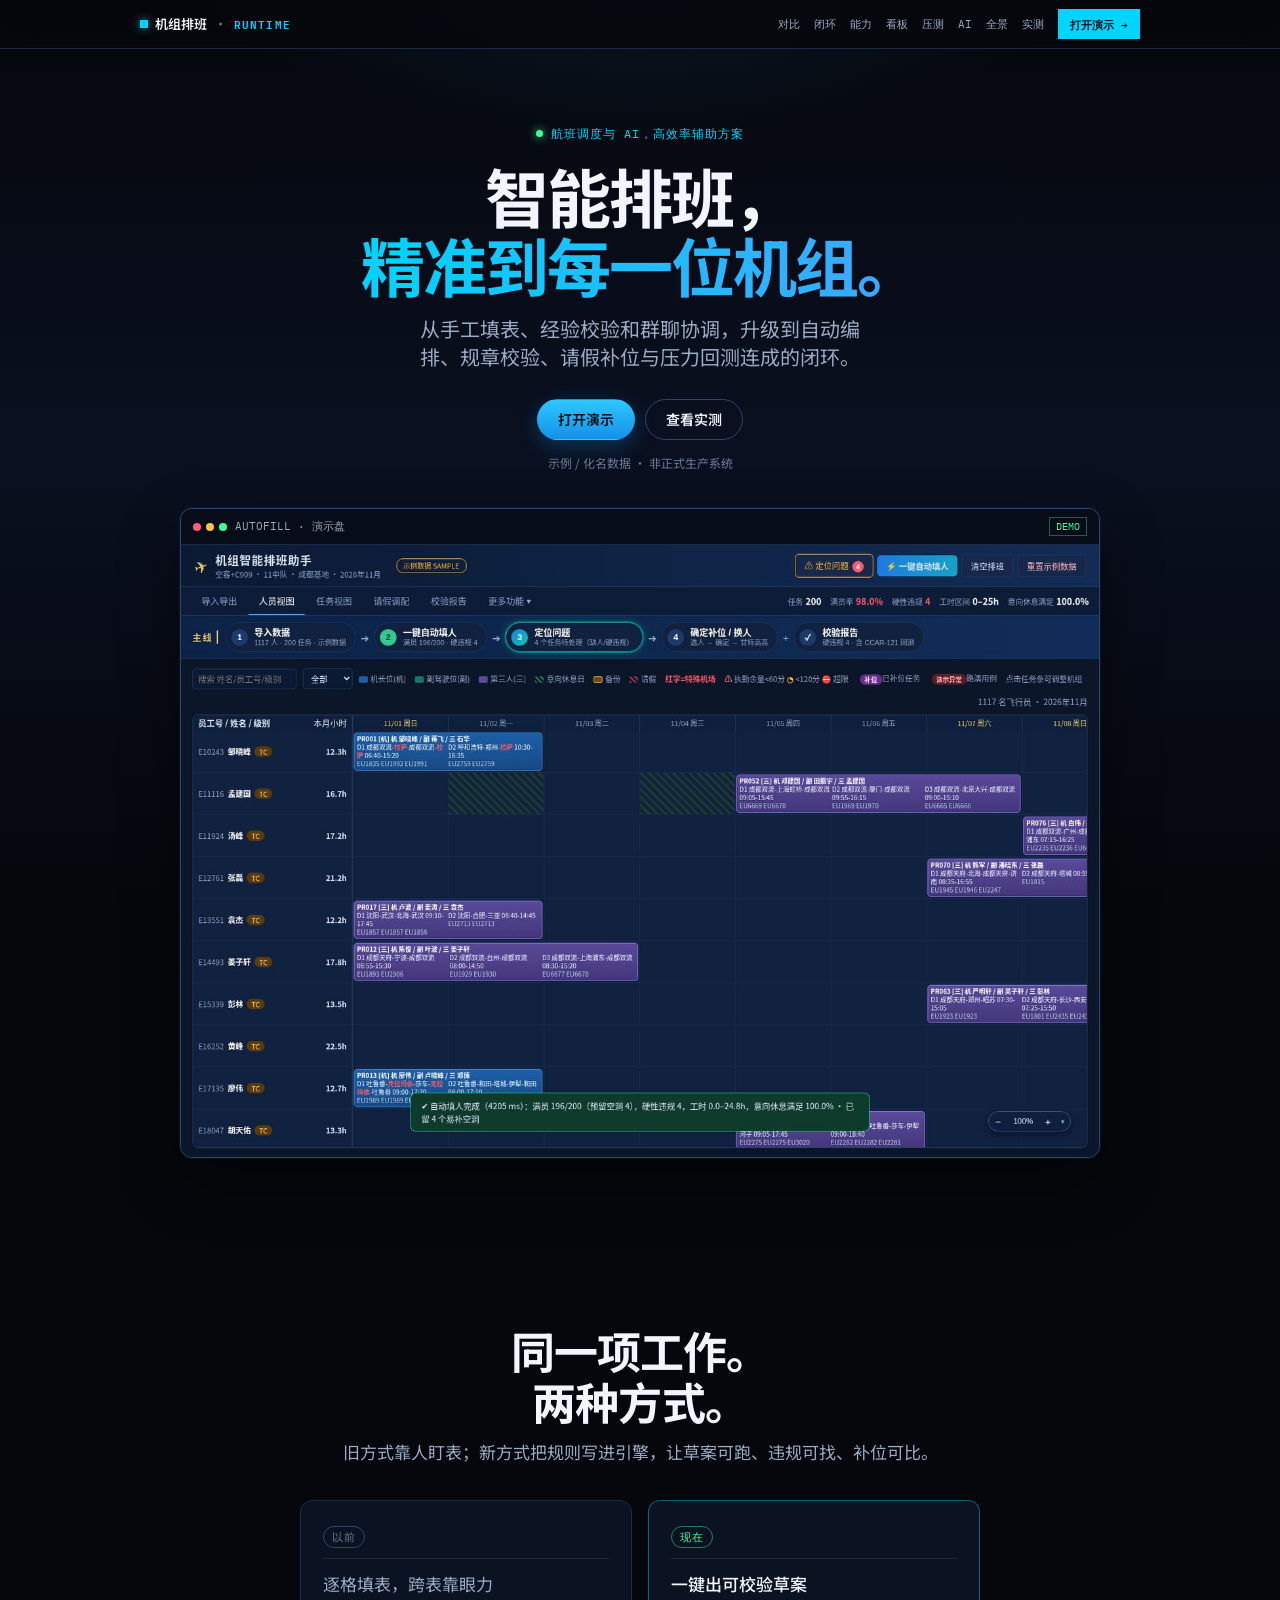
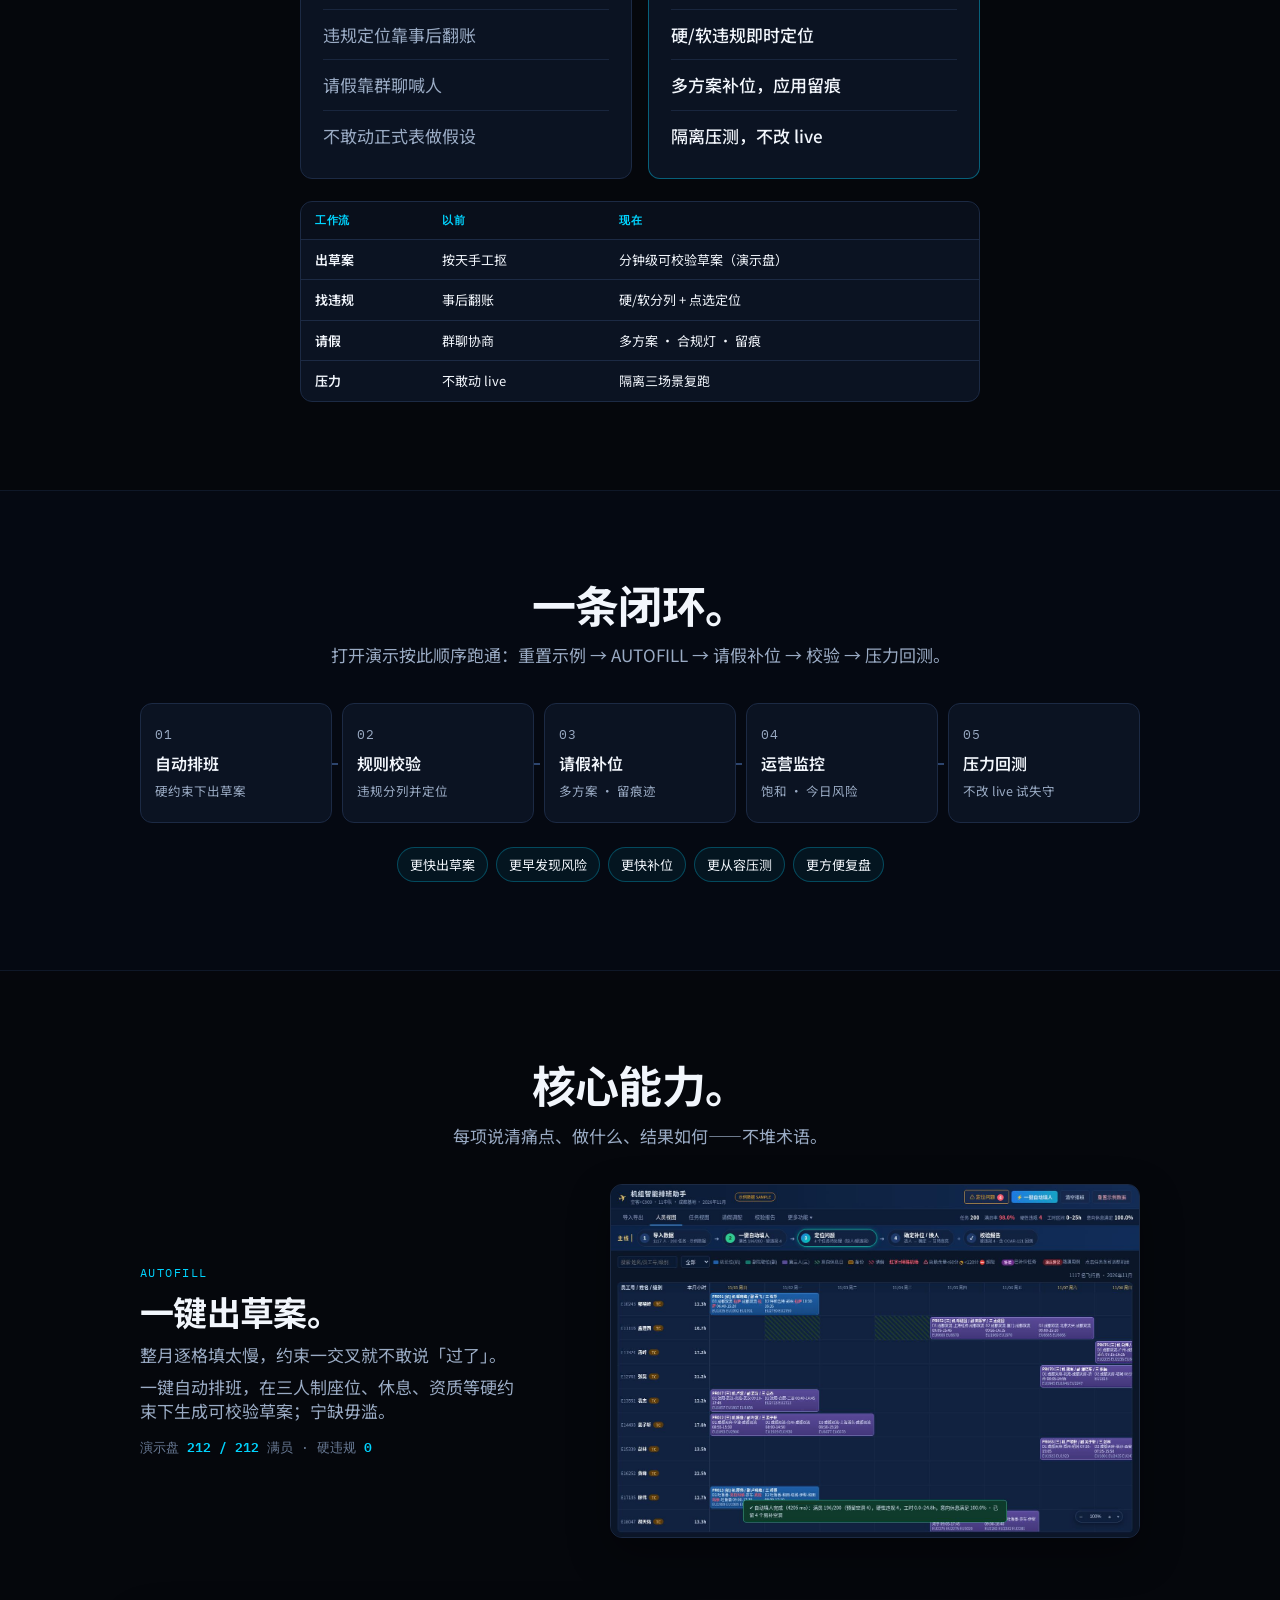
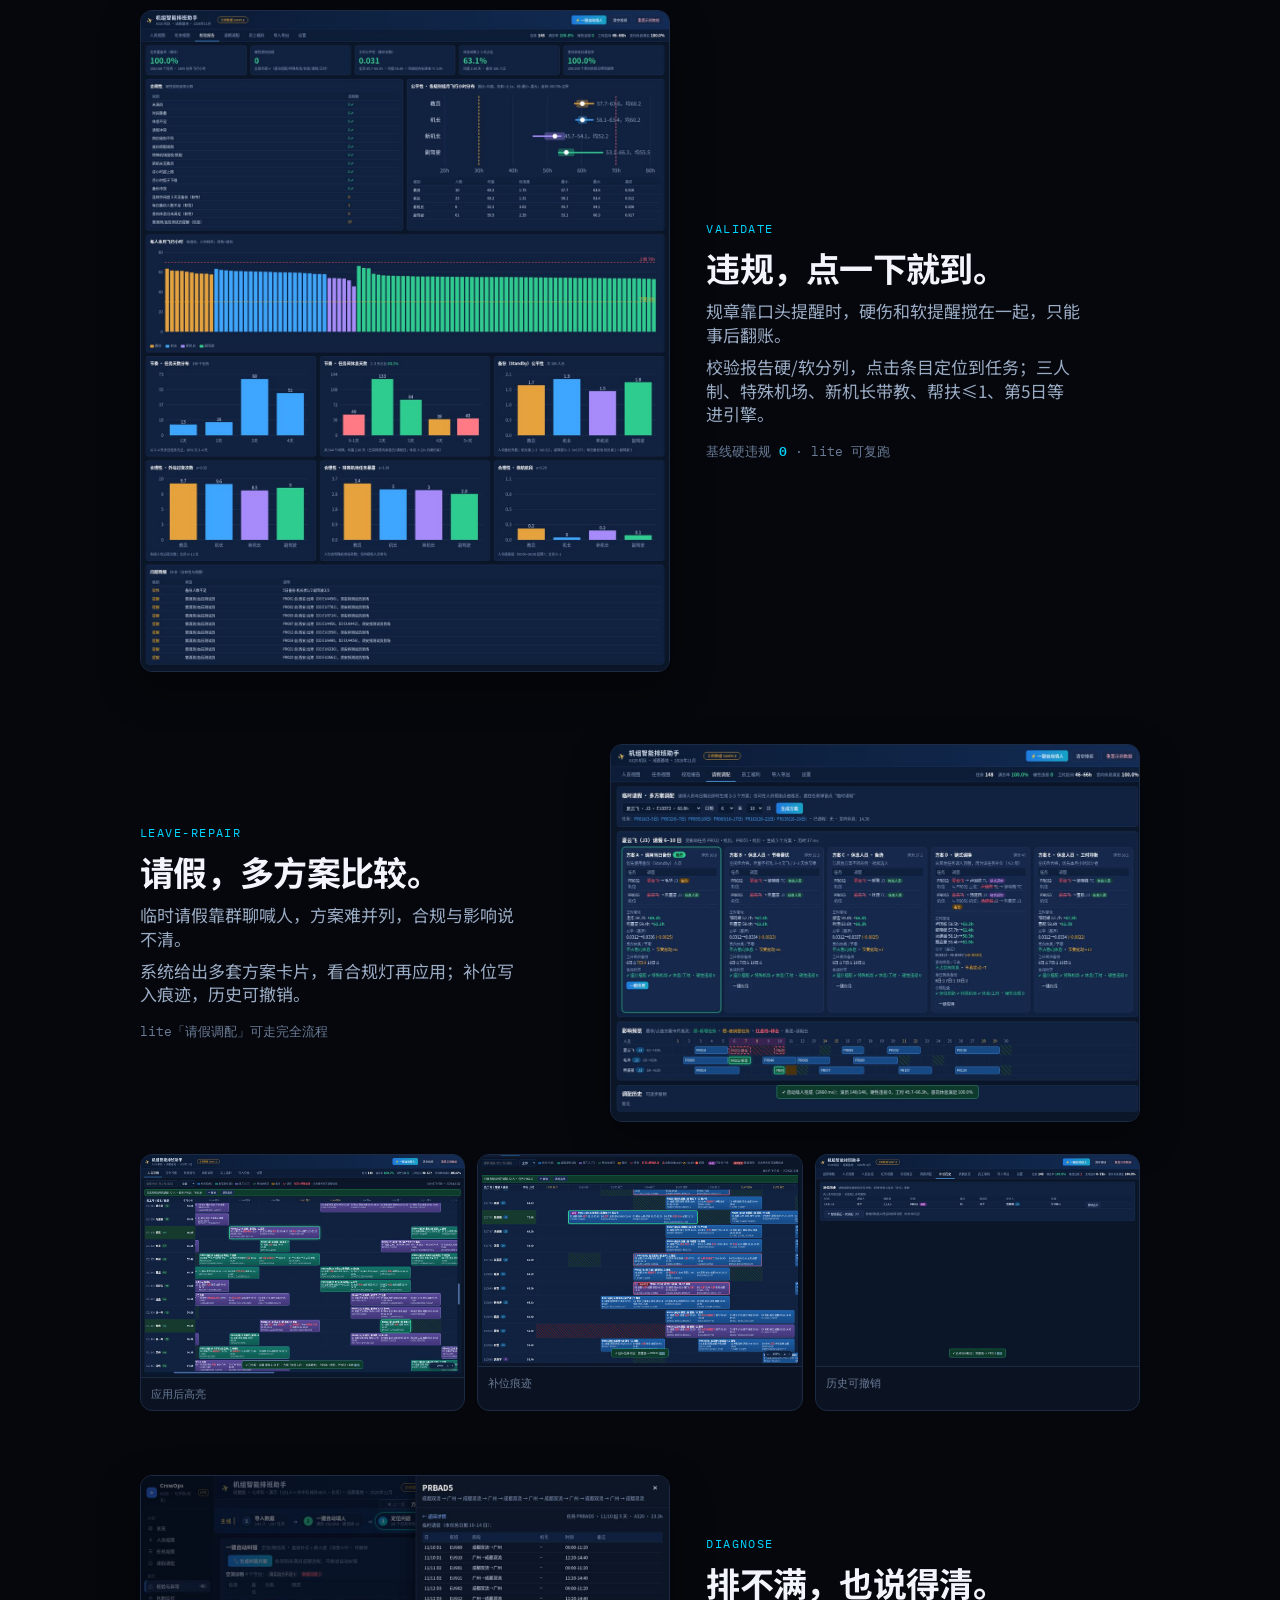
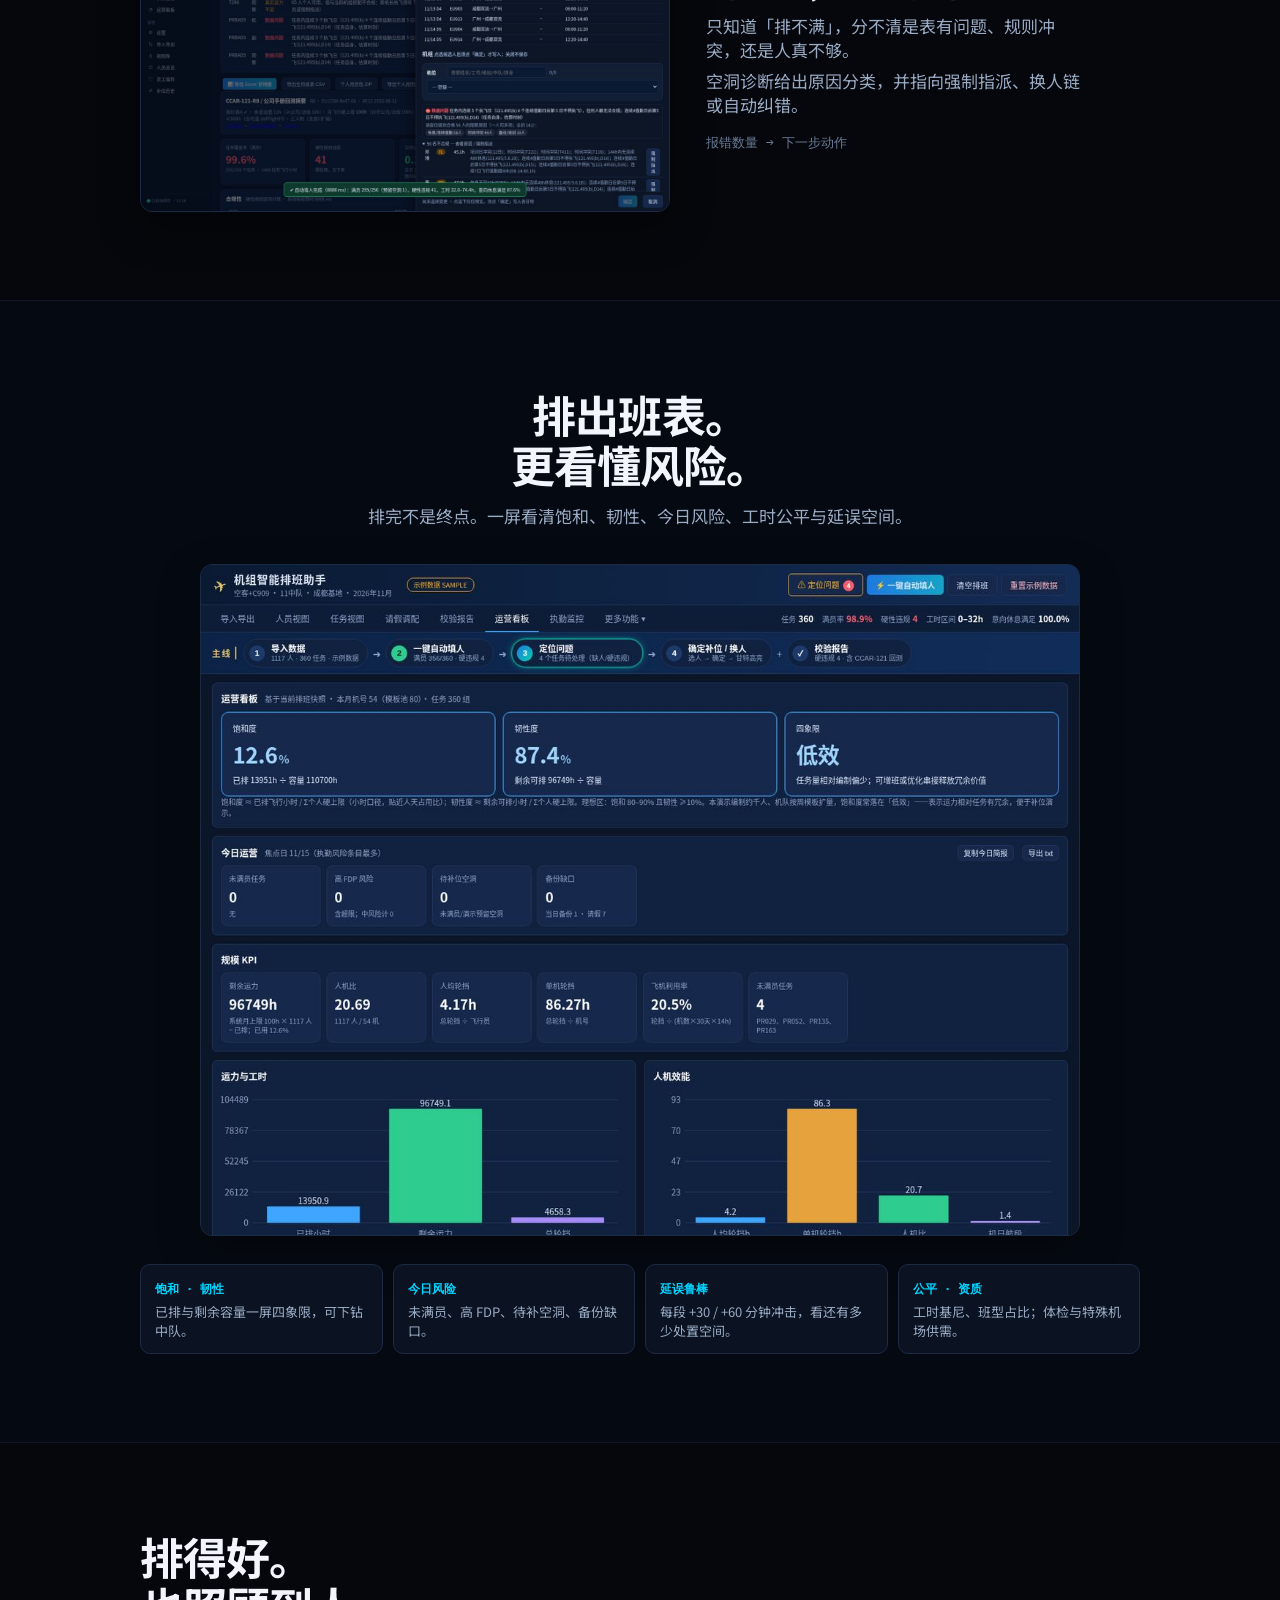
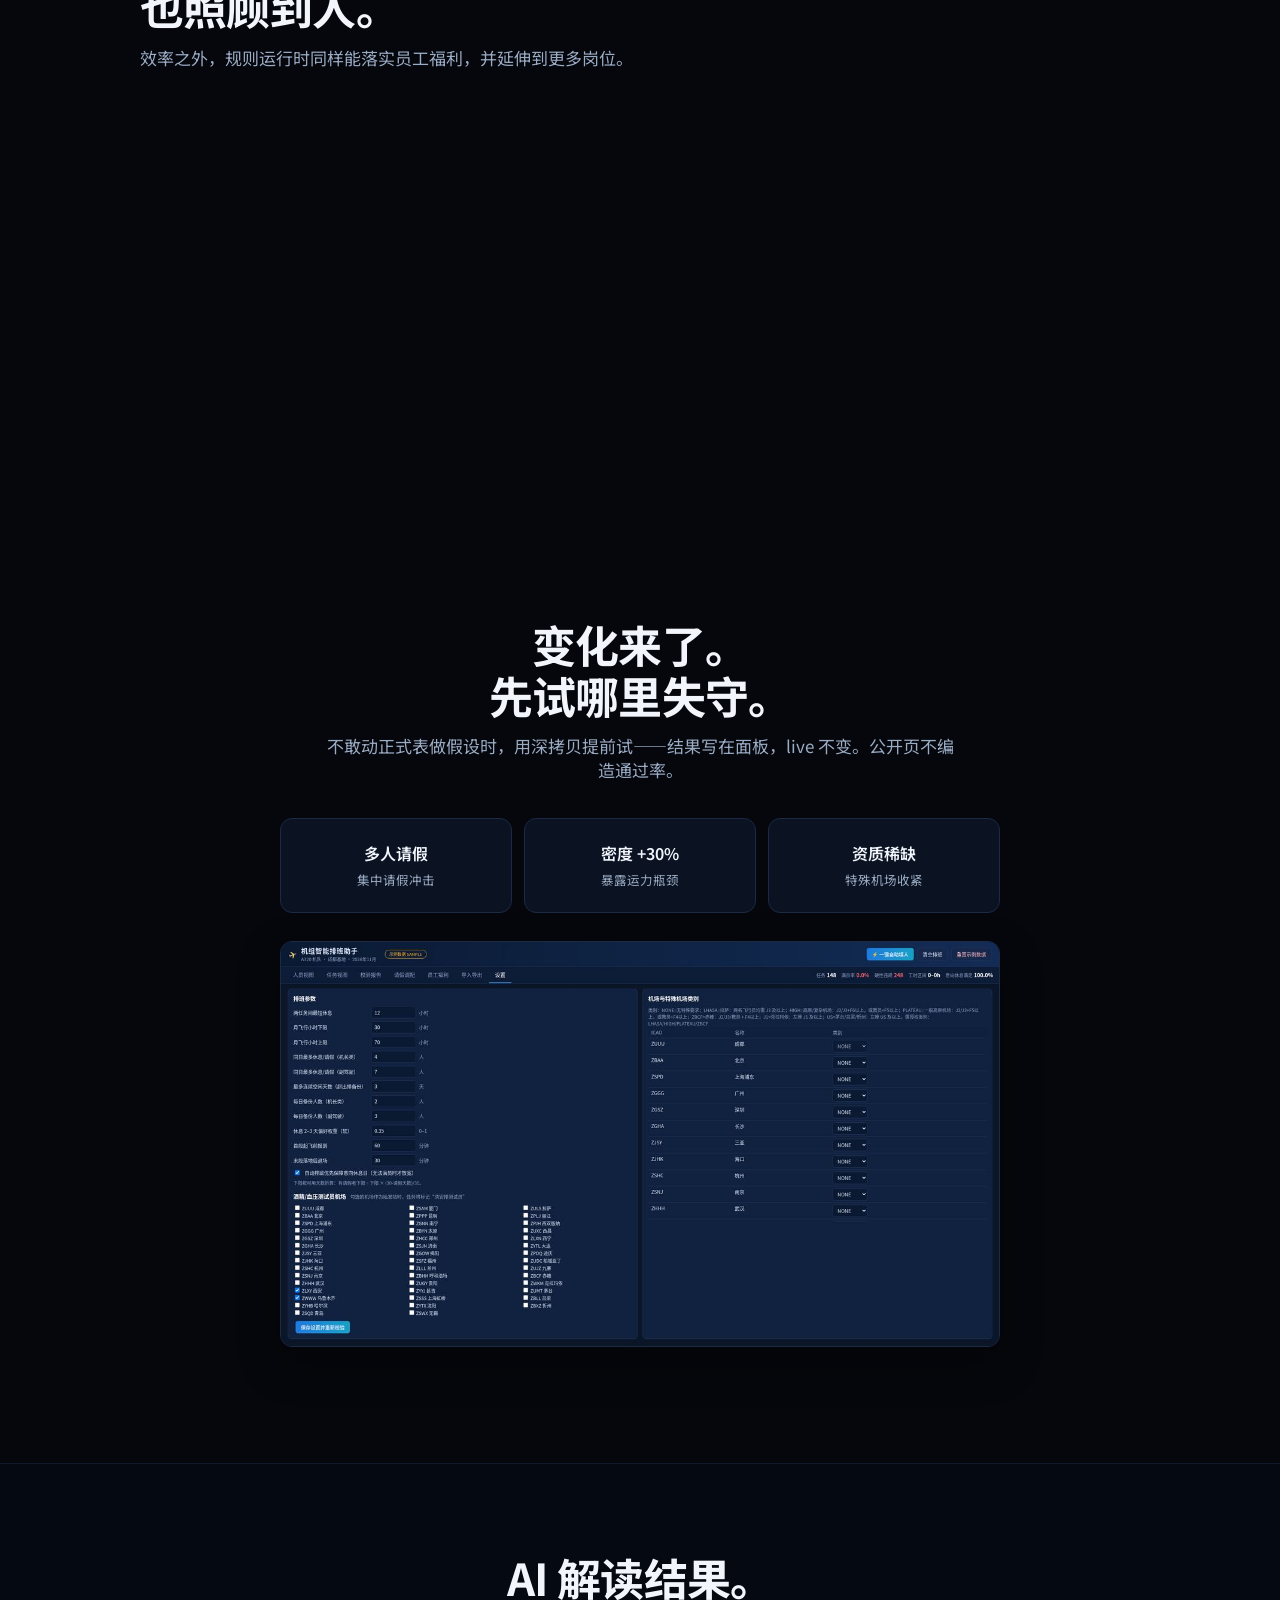
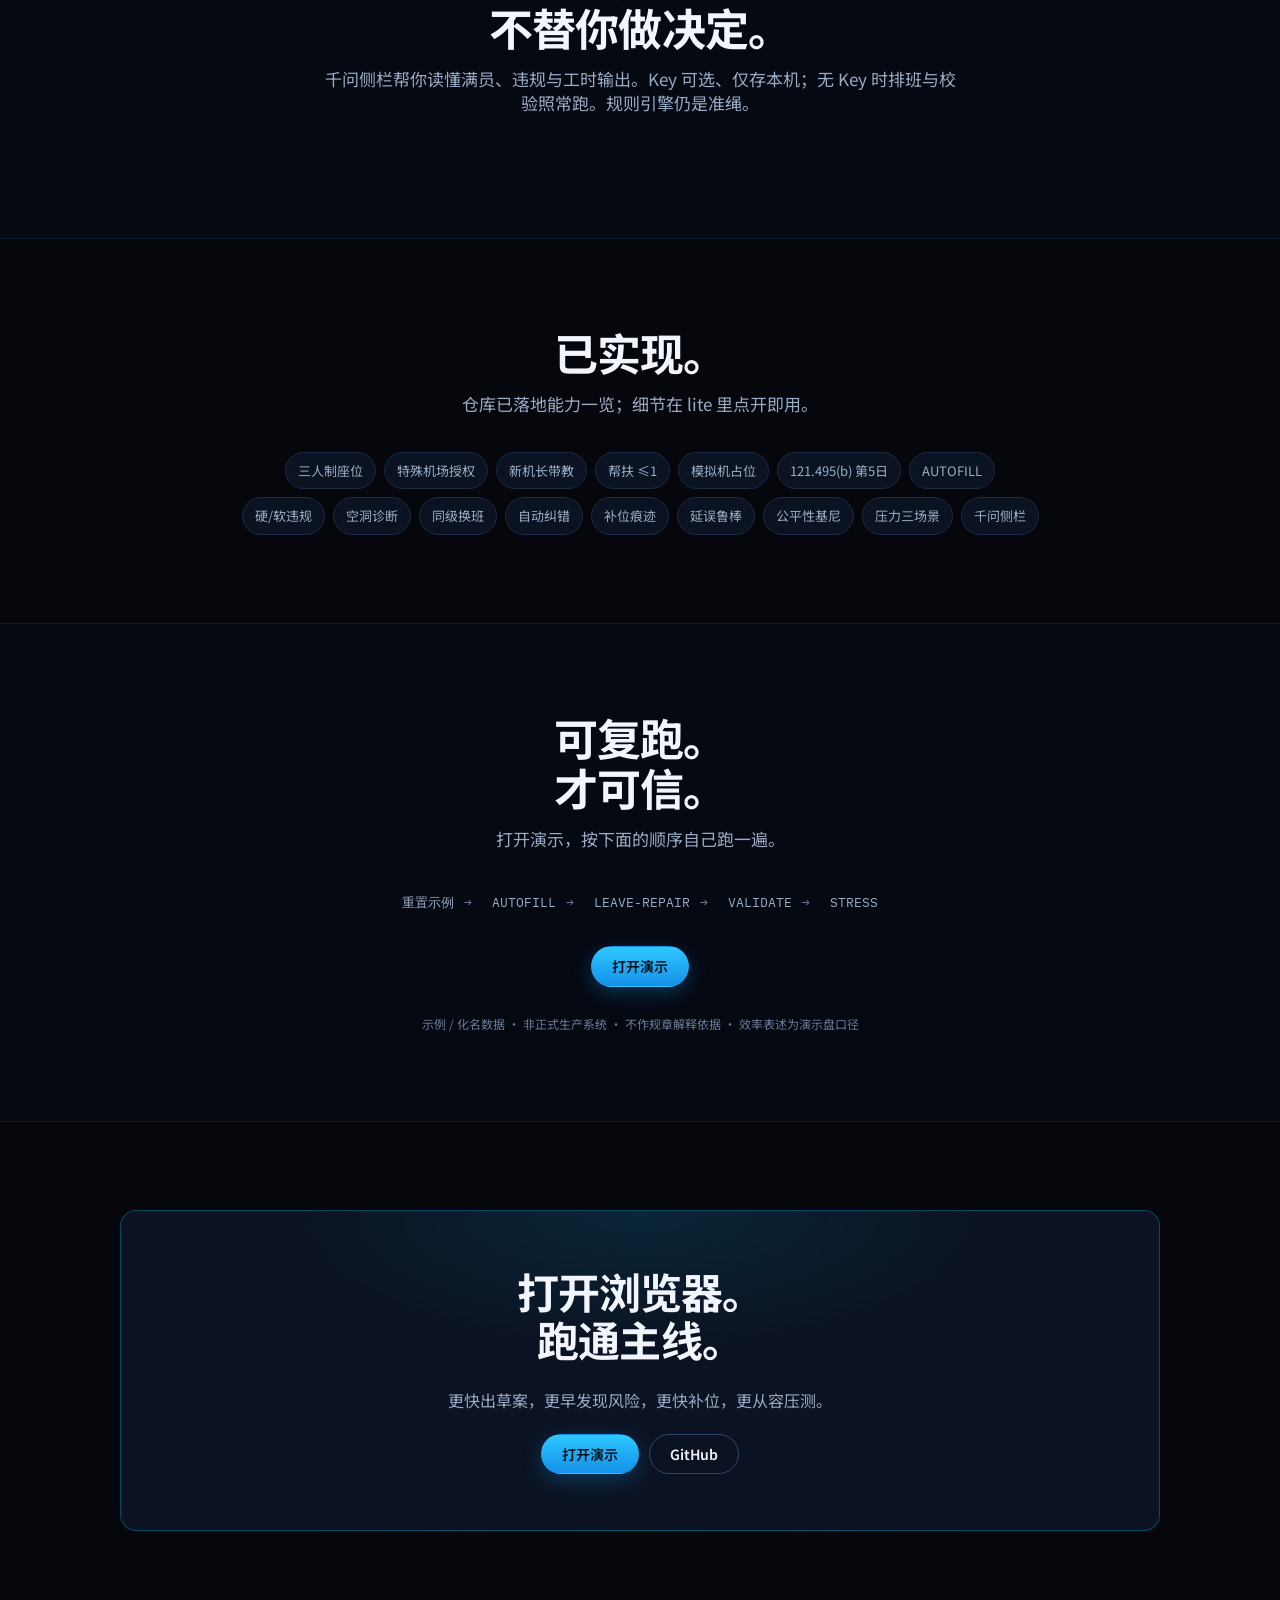
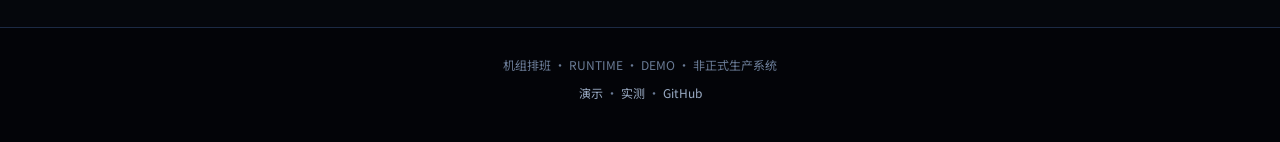
==== commit e1401b2a: "chore(intro): 移除首屏与复跑段数字指标 (v=16)" ====
--- a/intro/index.html
+++ b/intro/index.html
@@ -9,7 +9,7 @@
 <link rel="preconnect" href="https://fonts.googleapis.com">
 <link rel="preconnect" href="https://fonts.gstatic.com" crossorigin>
 <link href="https://fonts.googleapis.com/css2?family=IBM+Plex+Mono:wght@400;500;600;700&family=Noto+Sans+SC:wght@400;500;600;700&display=swap" rel="stylesheet">
-<link rel="stylesheet" href="intro.css?v=15">
+<link rel="stylesheet" href="intro.css?v=16">
 </head>
 <body>
 <div class="grid-bg" aria-hidden="true"></div>
@@ -56,25 +56,8 @@
         <span class="shot-title">AUTOFILL · 演示盘</span>
         <span class="shot-badge">DEMO</span>
       </div>
-      <img src="assets/hero-gantt.jpg?v=15" width="1400" height="933" alt="自动排班后的甘特图" loading="eager" decoding="async">
+      <img src="assets/hero-gantt.jpg?v=16" width="1400" height="933" alt="自动排班后的甘特图" loading="eager" decoding="async">
     </figure>
-    <div class="metric-strip" aria-label="演示盘实测">
-      <p class="metric-tag">演示盘实测 · 非生产流量</p>
-      <div class="metrics">
-        <article class="metric">
-          <div class="metric-num" data-count="212" data-suffix="/212">0<span class="slash">/</span>0</div>
-          <div class="metric-label">座位排满</div>
-        </article>
-        <article class="metric">
-          <div class="metric-num" data-count="0">0</div>
-          <div class="metric-label">硬违规</div>
-        </article>
-        <article class="metric">
-          <div class="metric-num" data-count="3">0</div>
-          <div class="metric-label">压力场景</div>
-        </article>
-      </div>
-    </div>
   </section>
 
   <section class="sec" id="diff" aria-labelledby="diff-title">
@@ -156,7 +139,7 @@
           <p class="feat-proof">演示盘 <strong>212 / 212</strong> 满员 · 硬违规 <strong>0</strong></p>
         </div>
         <figure class="feat-shot">
-          <img src="assets/hero-gantt.jpg?v=15" width="1400" height="933" alt="自动排班后甘特" loading="lazy" decoding="async">
+          <img src="assets/hero-gantt.jpg?v=16" width="1400" height="933" alt="自动排班后甘特" loading="lazy" decoding="async">
         </figure>
       </article>
 
@@ -169,7 +152,7 @@
           <p class="feat-proof">基线硬违规 <strong>0</strong> · lite 可复跑</p>
         </div>
         <figure class="feat-shot">
-          <img src="assets/validate.jpg?v=15" width="1200" height="1500" alt="校验报告" loading="lazy" decoding="async">
+          <img src="assets/validate.jpg?v=16" width="1200" height="1500" alt="校验报告" loading="lazy" decoding="async">
         </figure>
       </article>
 
@@ -182,13 +165,13 @@
           <p class="feat-proof">lite「请假调配」可走完全流程</p>
         </div>
         <figure class="feat-shot">
-          <img src="assets/leave-plans.jpg?v=15" width="1200" height="853" alt="请假多方案" loading="lazy" decoding="async">
+          <img src="assets/leave-plans.jpg?v=16" width="1200" height="853" alt="请假多方案" loading="lazy" decoding="async">
         </figure>
       </article>
       <div class="mini-gallery">
-        <figure><img src="assets/leave-applied.jpg?v=15" width="1200" height="825" alt="应用后高亮" loading="lazy" decoding="async"><figcaption>应用后高亮</figcaption></figure>
-        <figure><img src="assets/repair-mark.jpg?v=15" width="1200" height="784" alt="补位痕迹" loading="lazy" decoding="async"><figcaption>补位痕迹</figcaption></figure>
-        <figure><img src="assets/repair-hist.jpg?v=15" width="1000" height="653" alt="历史可撤销" loading="lazy" decoding="async"><figcaption>历史可撤销</figcaption></figure>
+        <figure><img src="assets/leave-applied.jpg?v=16" width="1200" height="825" alt="应用后高亮" loading="lazy" decoding="async"><figcaption>应用后高亮</figcaption></figure>
+        <figure><img src="assets/repair-mark.jpg?v=16" width="1200" height="784" alt="补位痕迹" loading="lazy" decoding="async"><figcaption>补位痕迹</figcaption></figure>
+        <figure><img src="assets/repair-hist.jpg?v=16" width="1000" height="653" alt="历史可撤销" loading="lazy" decoding="async"><figcaption>历史可撤销</figcaption></figure>
       </div>
 
       <article class="feat feat-rev" id="cap-hole">
@@ -200,7 +183,7 @@
           <p class="feat-proof">报错数量 → 下一步动作</p>
         </div>
         <figure class="feat-shot">
-          <img src="assets/hole-diag.jpg?v=15" width="1200" height="760" alt="空洞诊断" loading="lazy" decoding="async">
+          <img src="assets/hole-diag.jpg?v=16" width="1200" height="760" alt="空洞诊断" loading="lazy" decoding="async">
         </figure>
       </article>
     </div>
@@ -213,7 +196,7 @@
         <p class="sec-desc">排完不是终点。一屏看清饱和、韧性、今日风险、工时公平与延误空间。</p>
       </header>
       <figure class="wide-shot">
-        <img src="assets/ops-sat.jpg?v=15" width="1200" height="916" alt="运营看板" loading="lazy" decoding="async">
+        <img src="assets/ops-sat.jpg?v=16" width="1200" height="916" alt="运营看板" loading="lazy" decoding="async">
       </figure>
       <div class="ops-cards">
         <article><h3>饱和 · 韧性</h3><p>已排与剩余容量一屏四象限，可下钻中队。</p></article>
@@ -262,7 +245,7 @@
         <div class="case"><strong>资质稀缺</strong><span>特殊机场收紧</span></div>
       </div>
       <figure class="wide-shot sm">
-        <img src="assets/settings-stress.jpg?v=15" width="1200" height="675" alt="压力回测入口" loading="lazy" decoding="async">
+        <img src="assets/settings-stress.jpg?v=16" width="1200" height="675" alt="压力回测入口" loading="lazy" decoding="async">
       </figure>
     </div>
   </section>
@@ -307,13 +290,8 @@
     <div class="sec-inner narrow">
       <header class="sec-head center">
         <h2 id="ev-title">可复跑。<br>才可信。</h2>
-        <p class="sec-desc">关键数字都能在演示盘里自己跑出来，不是口号。</p>
-      </header>
-      <div class="ev-nums">
-        <div><strong>212 / 212</strong><span>满员</span></div>
-        <div><strong>0</strong><span>硬违规</span></div>
-        <div><strong>3</strong><span>压力场景</span></div>
-      </div>
+        <p class="sec-desc">打开演示，按下面的顺序自己跑一遍。</p>
+      </header>
       <ol class="path-plain">
         <li>重置示例</li>
         <li>AUTOFILL</li>
@@ -349,6 +327,6 @@
   </div>
 </footer>
 
-<script src="intro.js?v=15" defer></script>
+<script src="intro.js?v=16" defer></script>
 </body>
 </html>
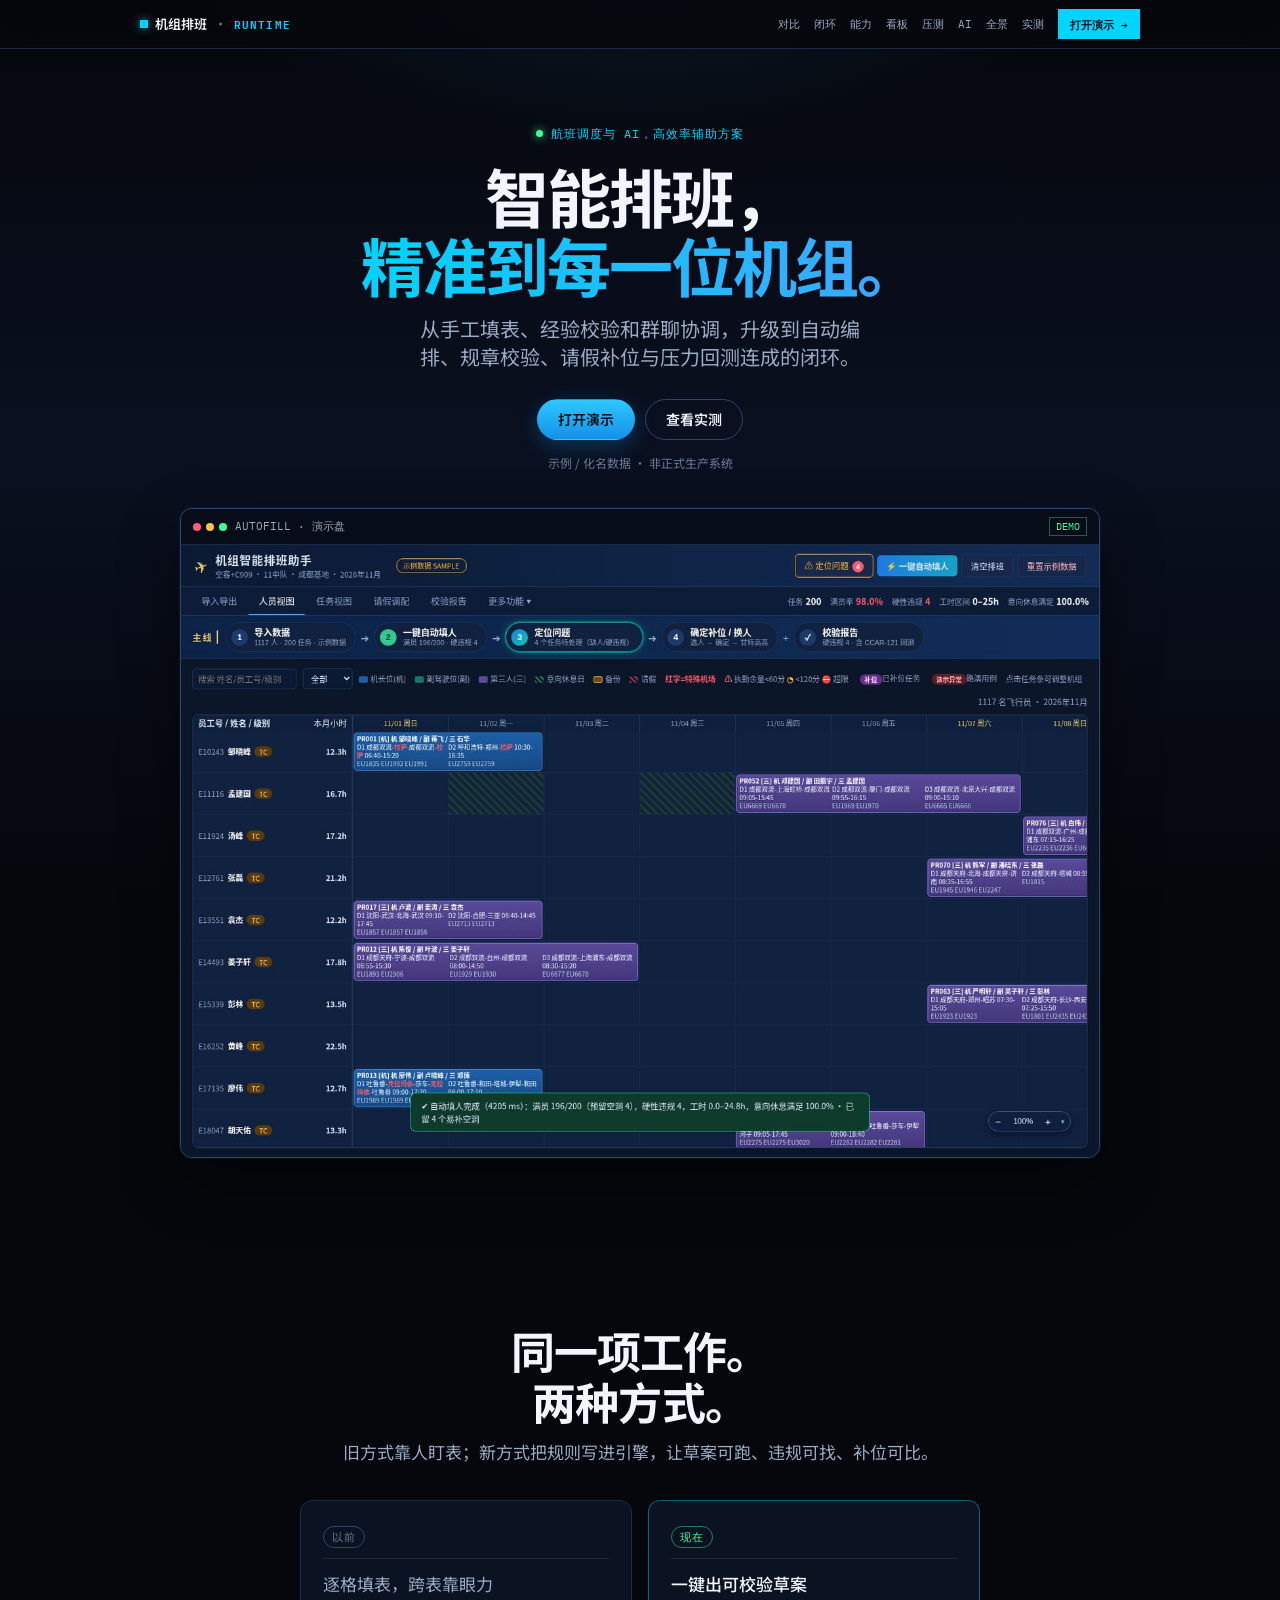
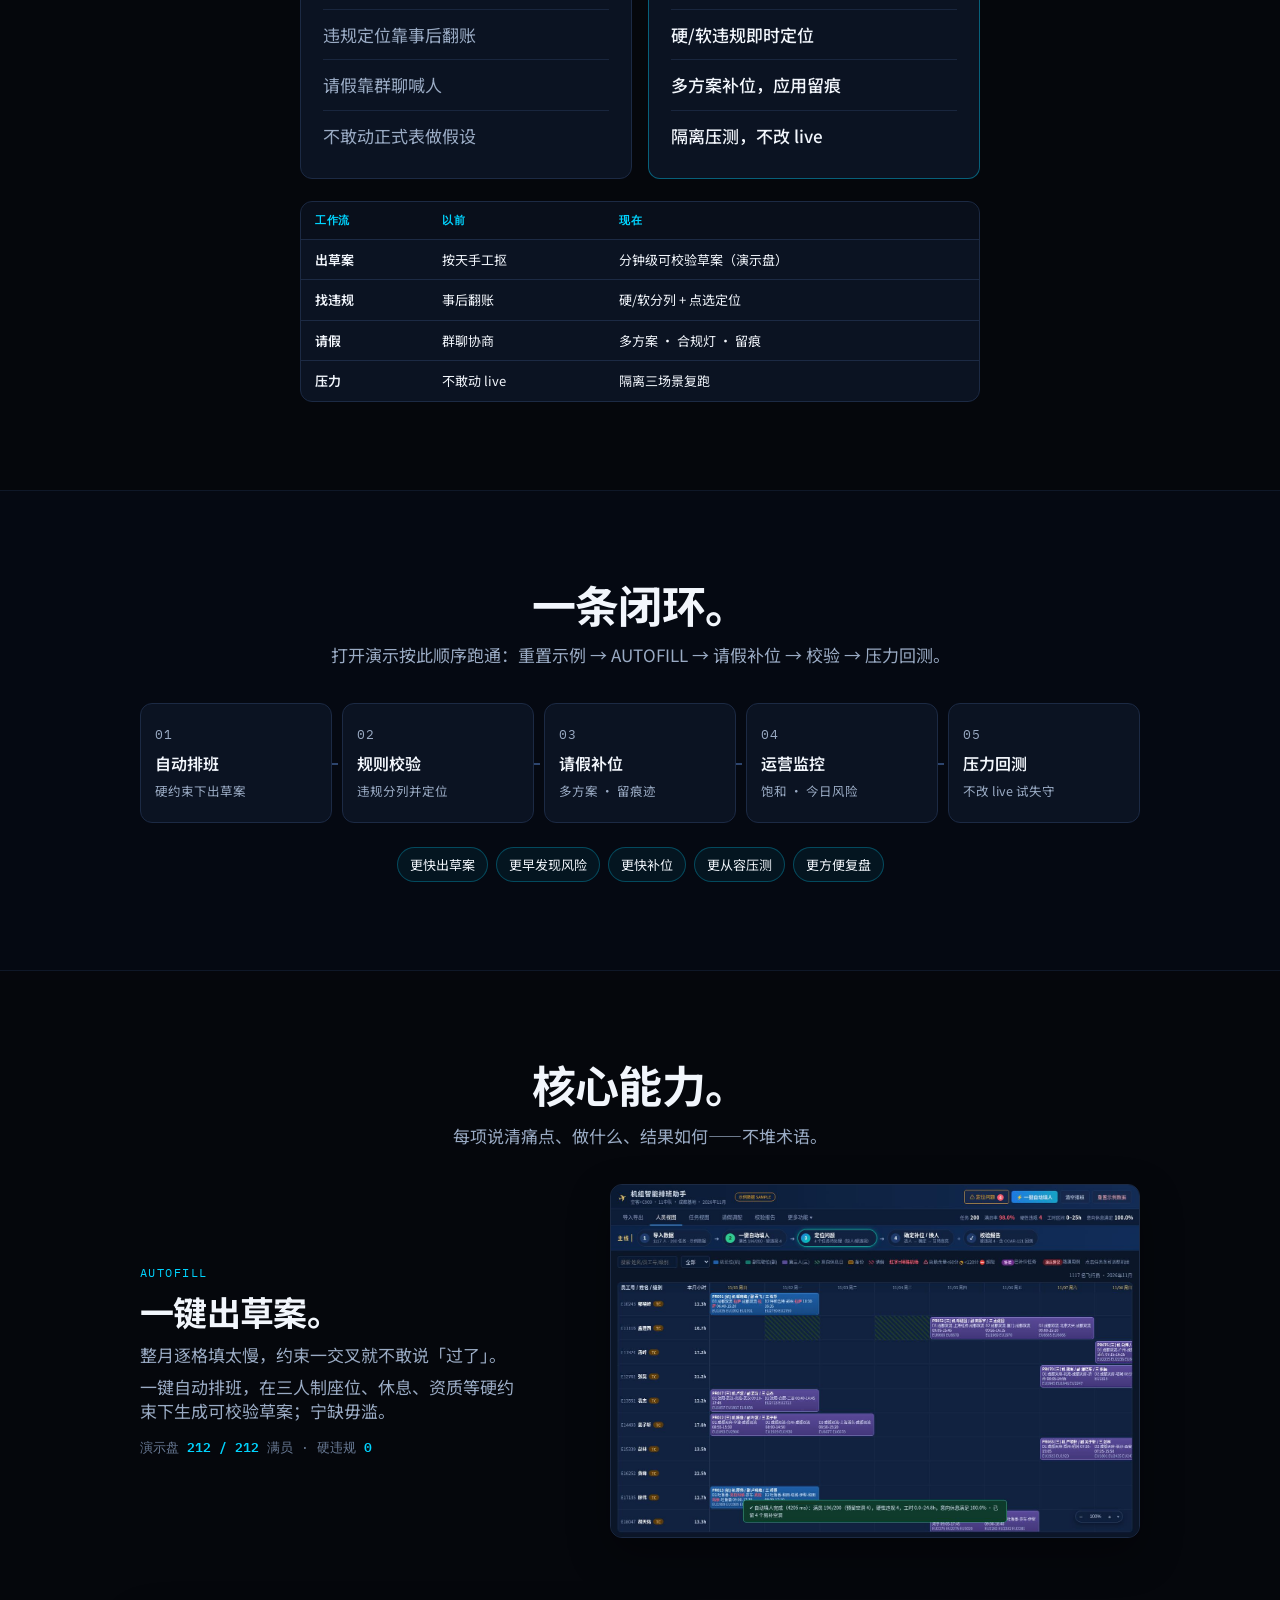
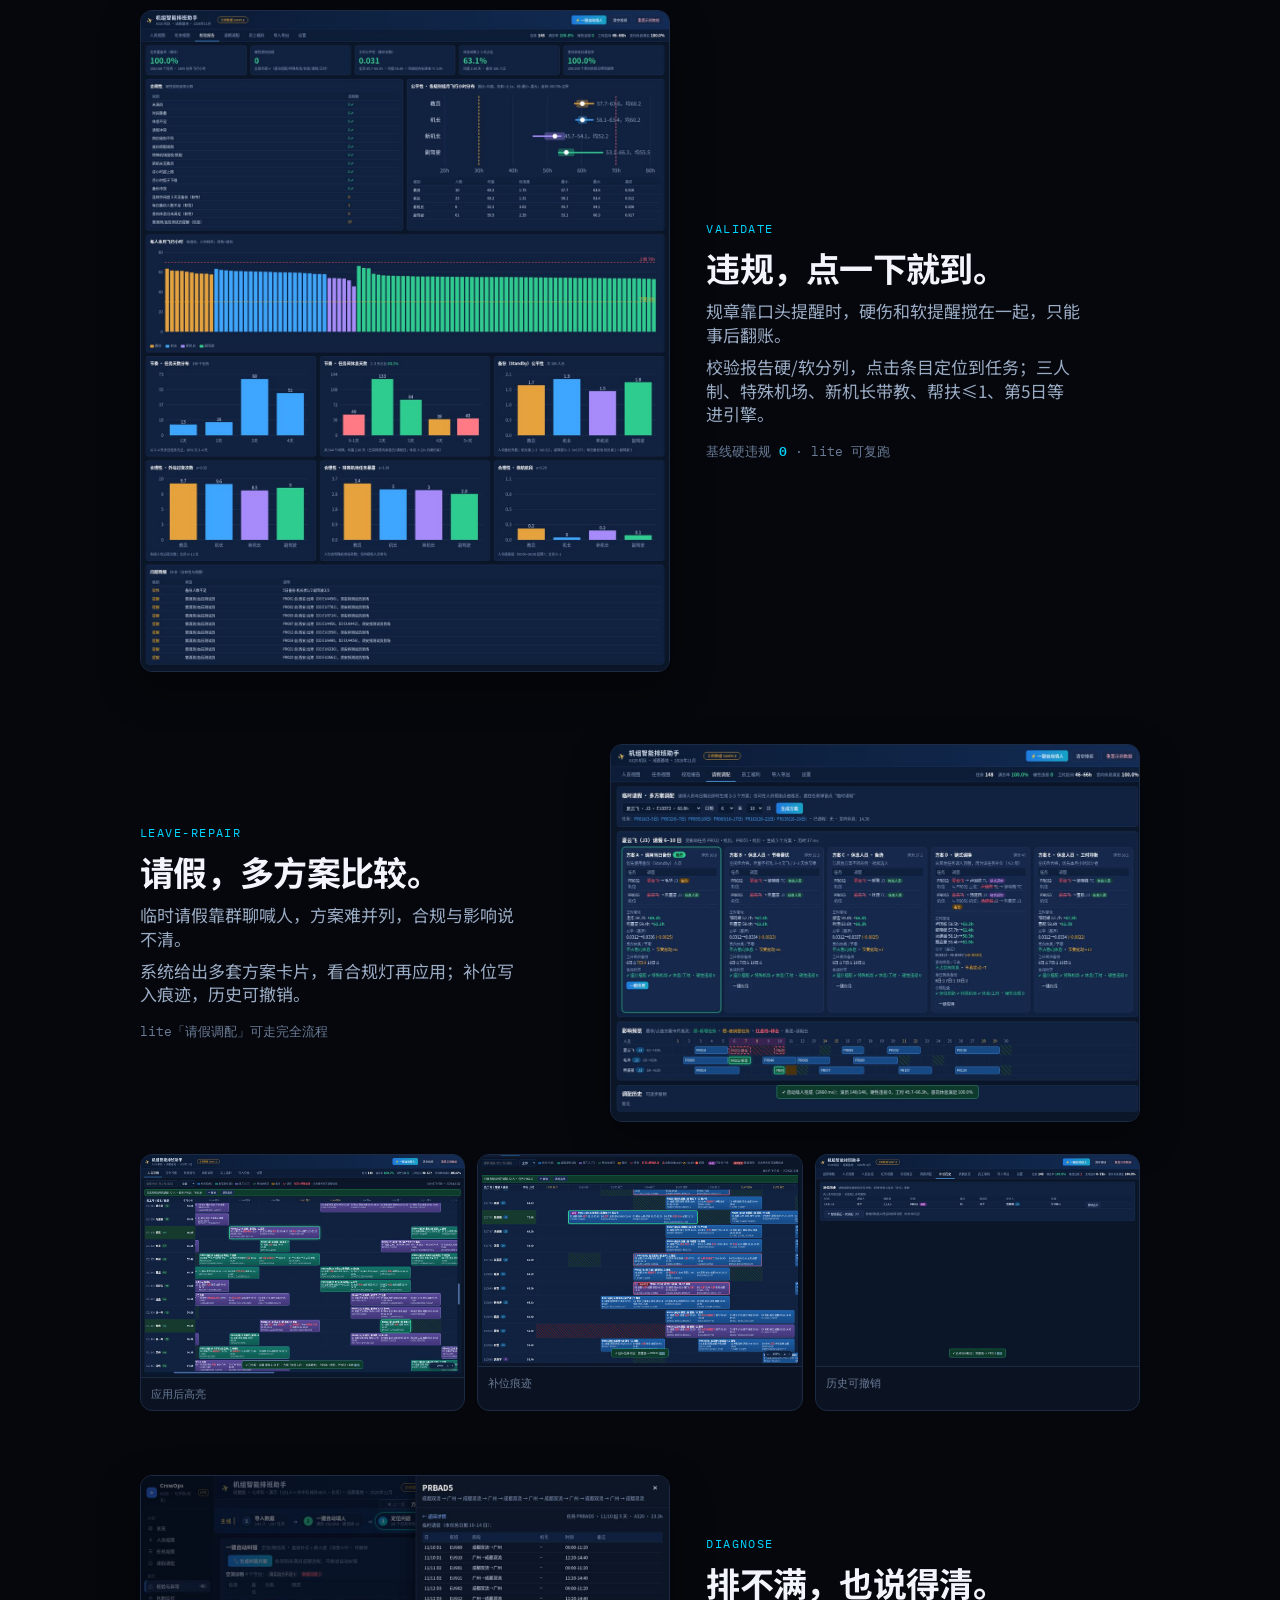
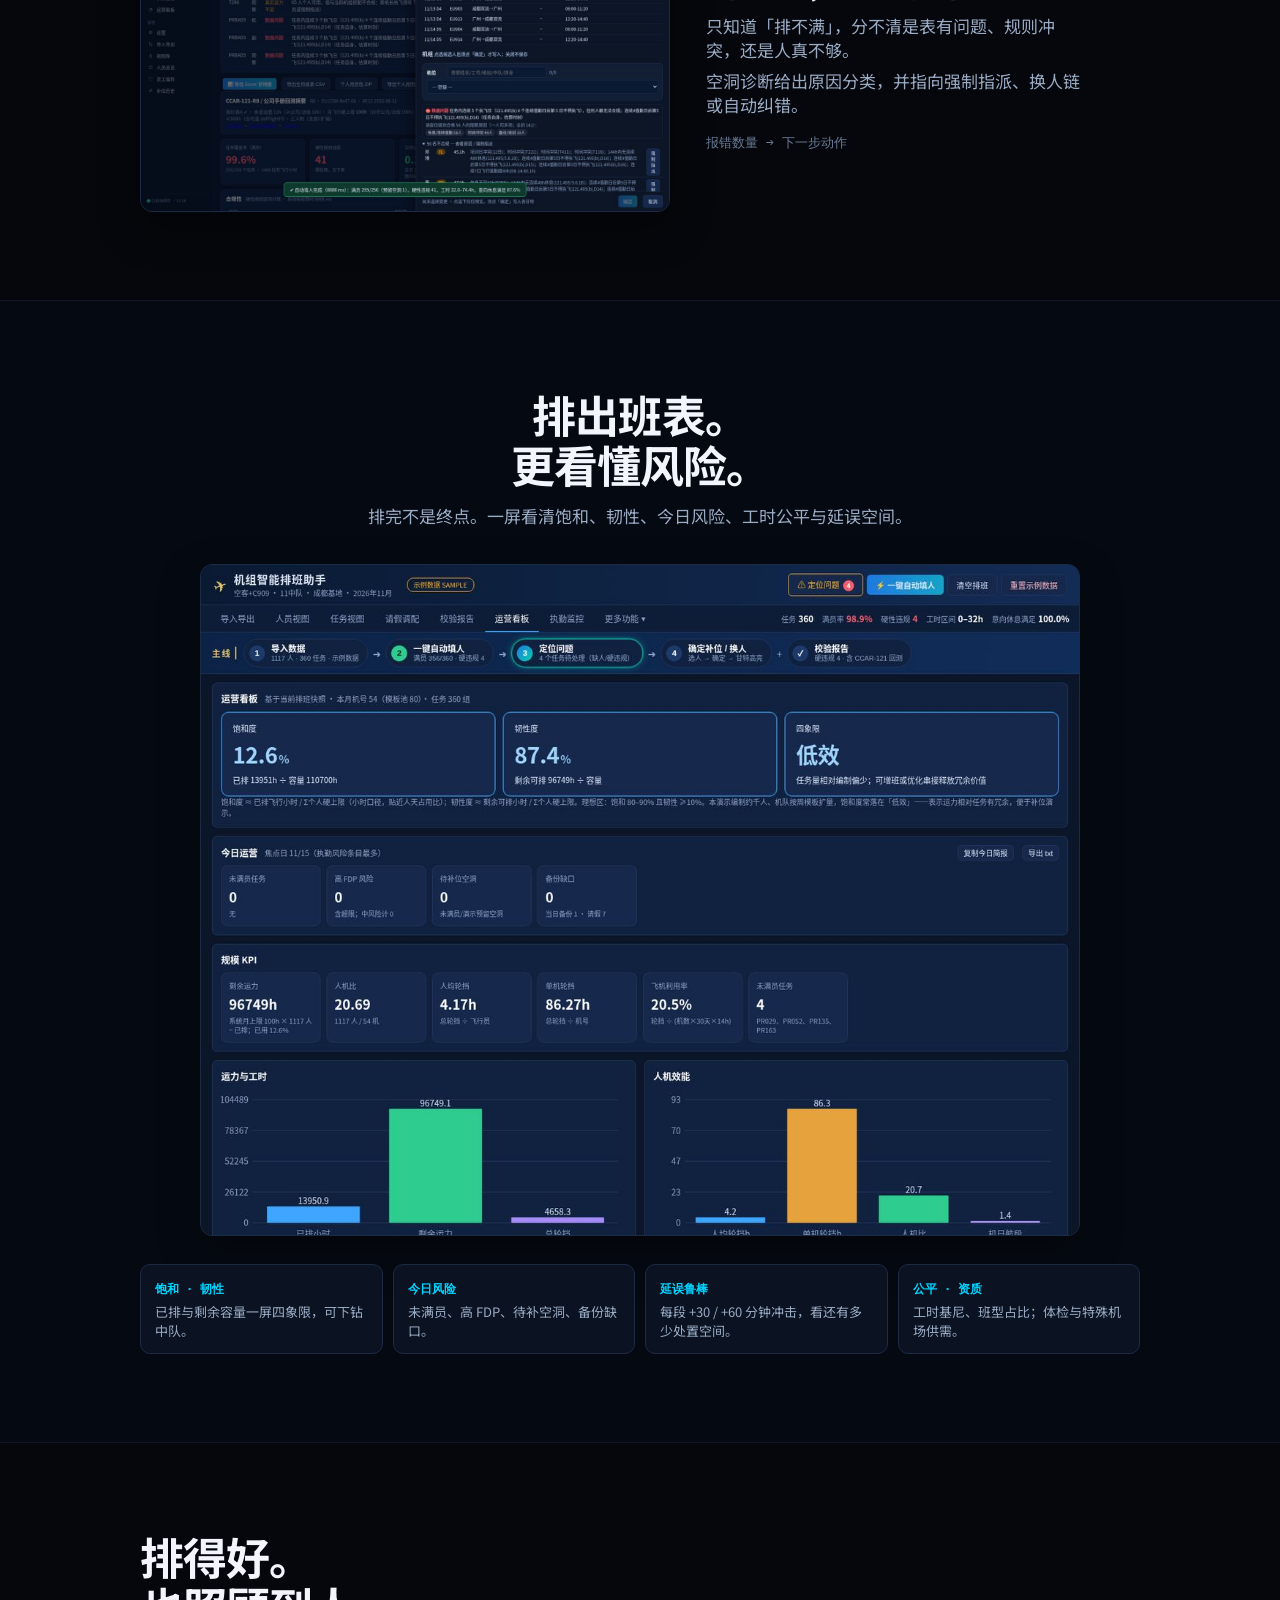
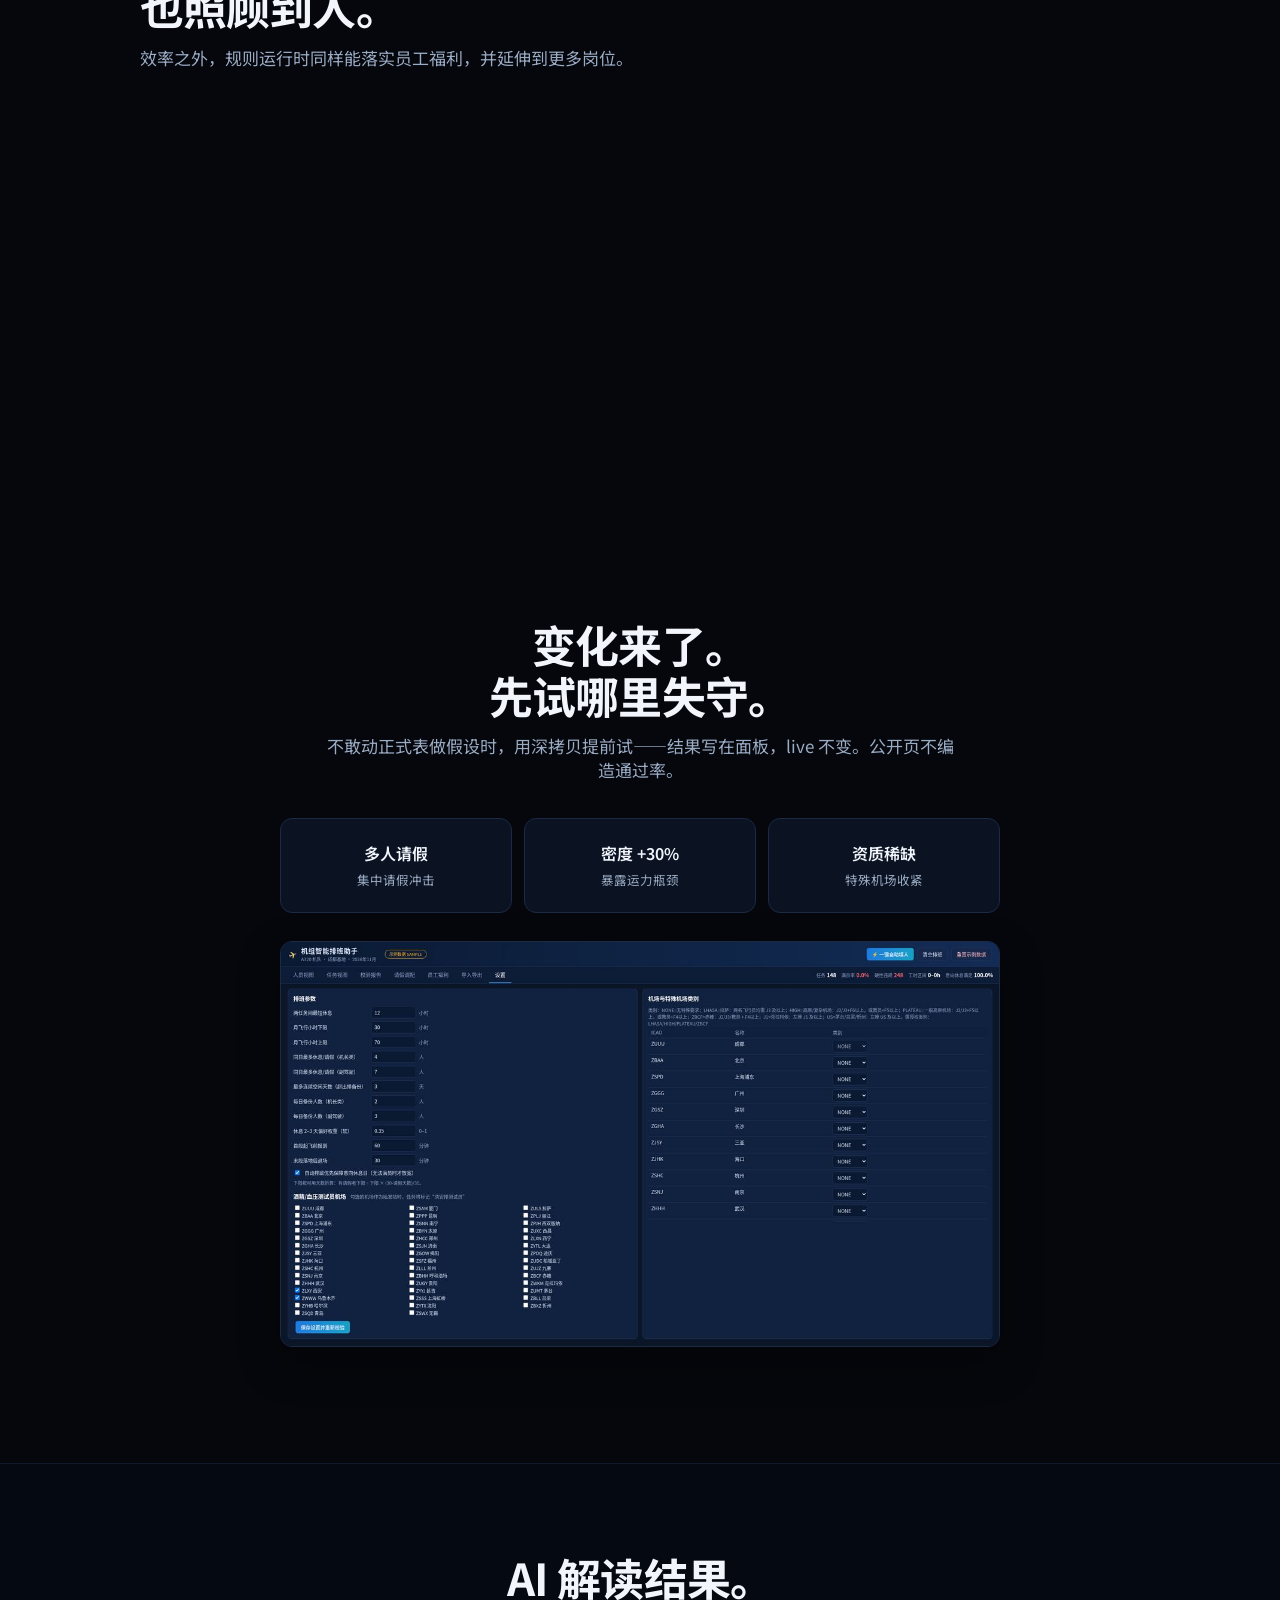
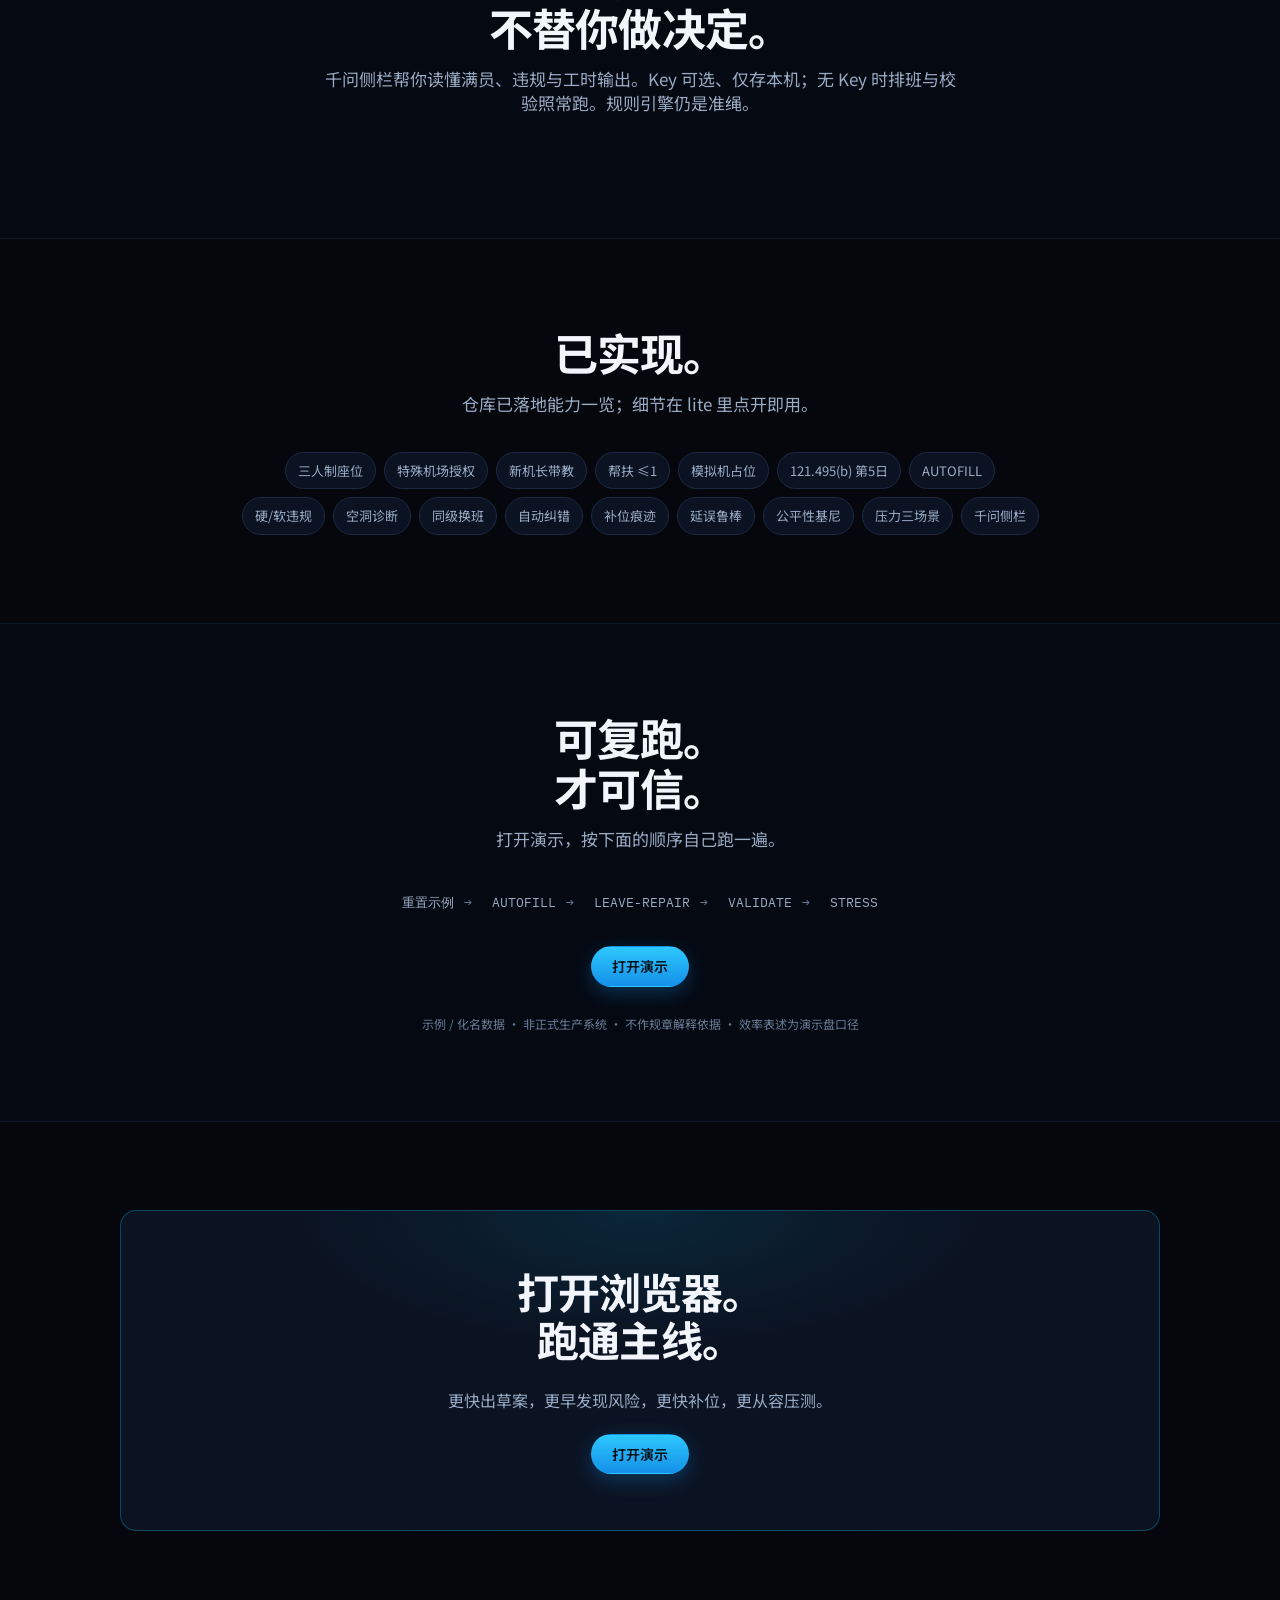
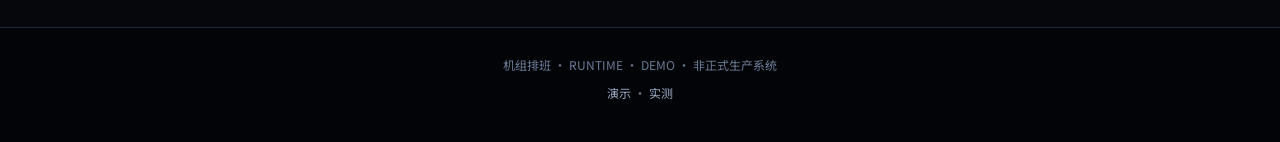
==== commit 59a7bf63: "chore(intro): 移除 GitHub 链接 (v=17)" ====
--- a/intro/index.html
+++ b/intro/index.html
@@ -9,7 +9,7 @@
 <link rel="preconnect" href="https://fonts.googleapis.com">
 <link rel="preconnect" href="https://fonts.gstatic.com" crossorigin>
 <link href="https://fonts.googleapis.com/css2?family=IBM+Plex+Mono:wght@400;500;600;700&family=Noto+Sans+SC:wght@400;500;600;700&display=swap" rel="stylesheet">
-<link rel="stylesheet" href="intro.css?v=16">
+<link rel="stylesheet" href="intro.css?v=17">
 </head>
 <body>
 <div class="grid-bg" aria-hidden="true"></div>
@@ -56,7 +56,7 @@
         <span class="shot-title">AUTOFILL · 演示盘</span>
         <span class="shot-badge">DEMO</span>
       </div>
-      <img src="assets/hero-gantt.jpg?v=16" width="1400" height="933" alt="自动排班后的甘特图" loading="eager" decoding="async">
+      <img src="assets/hero-gantt.jpg?v=17" width="1400" height="933" alt="自动排班后的甘特图" loading="eager" decoding="async">
     </figure>
   </section>
 
@@ -139,7 +139,7 @@
           <p class="feat-proof">演示盘 <strong>212 / 212</strong> 满员 · 硬违规 <strong>0</strong></p>
         </div>
         <figure class="feat-shot">
-          <img src="assets/hero-gantt.jpg?v=16" width="1400" height="933" alt="自动排班后甘特" loading="lazy" decoding="async">
+          <img src="assets/hero-gantt.jpg?v=17" width="1400" height="933" alt="自动排班后甘特" loading="lazy" decoding="async">
         </figure>
       </article>
 
@@ -152,7 +152,7 @@
           <p class="feat-proof">基线硬违规 <strong>0</strong> · lite 可复跑</p>
         </div>
         <figure class="feat-shot">
-          <img src="assets/validate.jpg?v=16" width="1200" height="1500" alt="校验报告" loading="lazy" decoding="async">
+          <img src="assets/validate.jpg?v=17" width="1200" height="1500" alt="校验报告" loading="lazy" decoding="async">
         </figure>
       </article>
 
@@ -165,13 +165,13 @@
           <p class="feat-proof">lite「请假调配」可走完全流程</p>
         </div>
         <figure class="feat-shot">
-          <img src="assets/leave-plans.jpg?v=16" width="1200" height="853" alt="请假多方案" loading="lazy" decoding="async">
+          <img src="assets/leave-plans.jpg?v=17" width="1200" height="853" alt="请假多方案" loading="lazy" decoding="async">
         </figure>
       </article>
       <div class="mini-gallery">
-        <figure><img src="assets/leave-applied.jpg?v=16" width="1200" height="825" alt="应用后高亮" loading="lazy" decoding="async"><figcaption>应用后高亮</figcaption></figure>
-        <figure><img src="assets/repair-mark.jpg?v=16" width="1200" height="784" alt="补位痕迹" loading="lazy" decoding="async"><figcaption>补位痕迹</figcaption></figure>
-        <figure><img src="assets/repair-hist.jpg?v=16" width="1000" height="653" alt="历史可撤销" loading="lazy" decoding="async"><figcaption>历史可撤销</figcaption></figure>
+        <figure><img src="assets/leave-applied.jpg?v=17" width="1200" height="825" alt="应用后高亮" loading="lazy" decoding="async"><figcaption>应用后高亮</figcaption></figure>
+        <figure><img src="assets/repair-mark.jpg?v=17" width="1200" height="784" alt="补位痕迹" loading="lazy" decoding="async"><figcaption>补位痕迹</figcaption></figure>
+        <figure><img src="assets/repair-hist.jpg?v=17" width="1000" height="653" alt="历史可撤销" loading="lazy" decoding="async"><figcaption>历史可撤销</figcaption></figure>
       </div>
 
       <article class="feat feat-rev" id="cap-hole">
@@ -183,7 +183,7 @@
           <p class="feat-proof">报错数量 → 下一步动作</p>
         </div>
         <figure class="feat-shot">
-          <img src="assets/hole-diag.jpg?v=16" width="1200" height="760" alt="空洞诊断" loading="lazy" decoding="async">
+          <img src="assets/hole-diag.jpg?v=17" width="1200" height="760" alt="空洞诊断" loading="lazy" decoding="async">
         </figure>
       </article>
     </div>
@@ -196,7 +196,7 @@
         <p class="sec-desc">排完不是终点。一屏看清饱和、韧性、今日风险、工时公平与延误空间。</p>
       </header>
       <figure class="wide-shot">
-        <img src="assets/ops-sat.jpg?v=16" width="1200" height="916" alt="运营看板" loading="lazy" decoding="async">
+        <img src="assets/ops-sat.jpg?v=17" width="1200" height="916" alt="运营看板" loading="lazy" decoding="async">
       </figure>
       <div class="ops-cards">
         <article><h3>饱和 · 韧性</h3><p>已排与剩余容量一屏四象限，可下钻中队。</p></article>
@@ -245,7 +245,7 @@
         <div class="case"><strong>资质稀缺</strong><span>特殊机场收紧</span></div>
       </div>
       <figure class="wide-shot sm">
-        <img src="assets/settings-stress.jpg?v=16" width="1200" height="675" alt="压力回测入口" loading="lazy" decoding="async">
+        <img src="assets/settings-stress.jpg?v=17" width="1200" height="675" alt="压力回测入口" loading="lazy" decoding="async">
       </figure>
     </div>
   </section>
@@ -312,7 +312,6 @@
       <p class="end-sub">更快出草案，更早发现风险，更快补位，更从容压测。</p>
       <div class="cta-row center">
         <a class="btn btn-primary" href="../">打开演示</a>
-        <a class="btn btn-ghost" href="https://github.com/jiqingan-web/crew-roster-demo" target="_blank" rel="noopener">GitHub</a>
       </div>
     </div>
   </section>
@@ -322,11 +321,11 @@
   <div class="footer-inner">
     <p>机组排班 · RUNTIME · DEMO · 非正式生产系统</p>
     <div class="footer-meta">
-      <a href="../">演示</a> · <a href="#evidence">实测</a> · <a href="https://github.com/jiqingan-web/crew-roster-demo" target="_blank" rel="noopener">GitHub</a>
+      <a href="../">演示</a> · <a href="#evidence">实测</a>
     </div>
   </div>
 </footer>
 
-<script src="intro.js?v=16" defer></script>
+<script src="intro.js?v=17" defer></script>
 </body>
 </html>
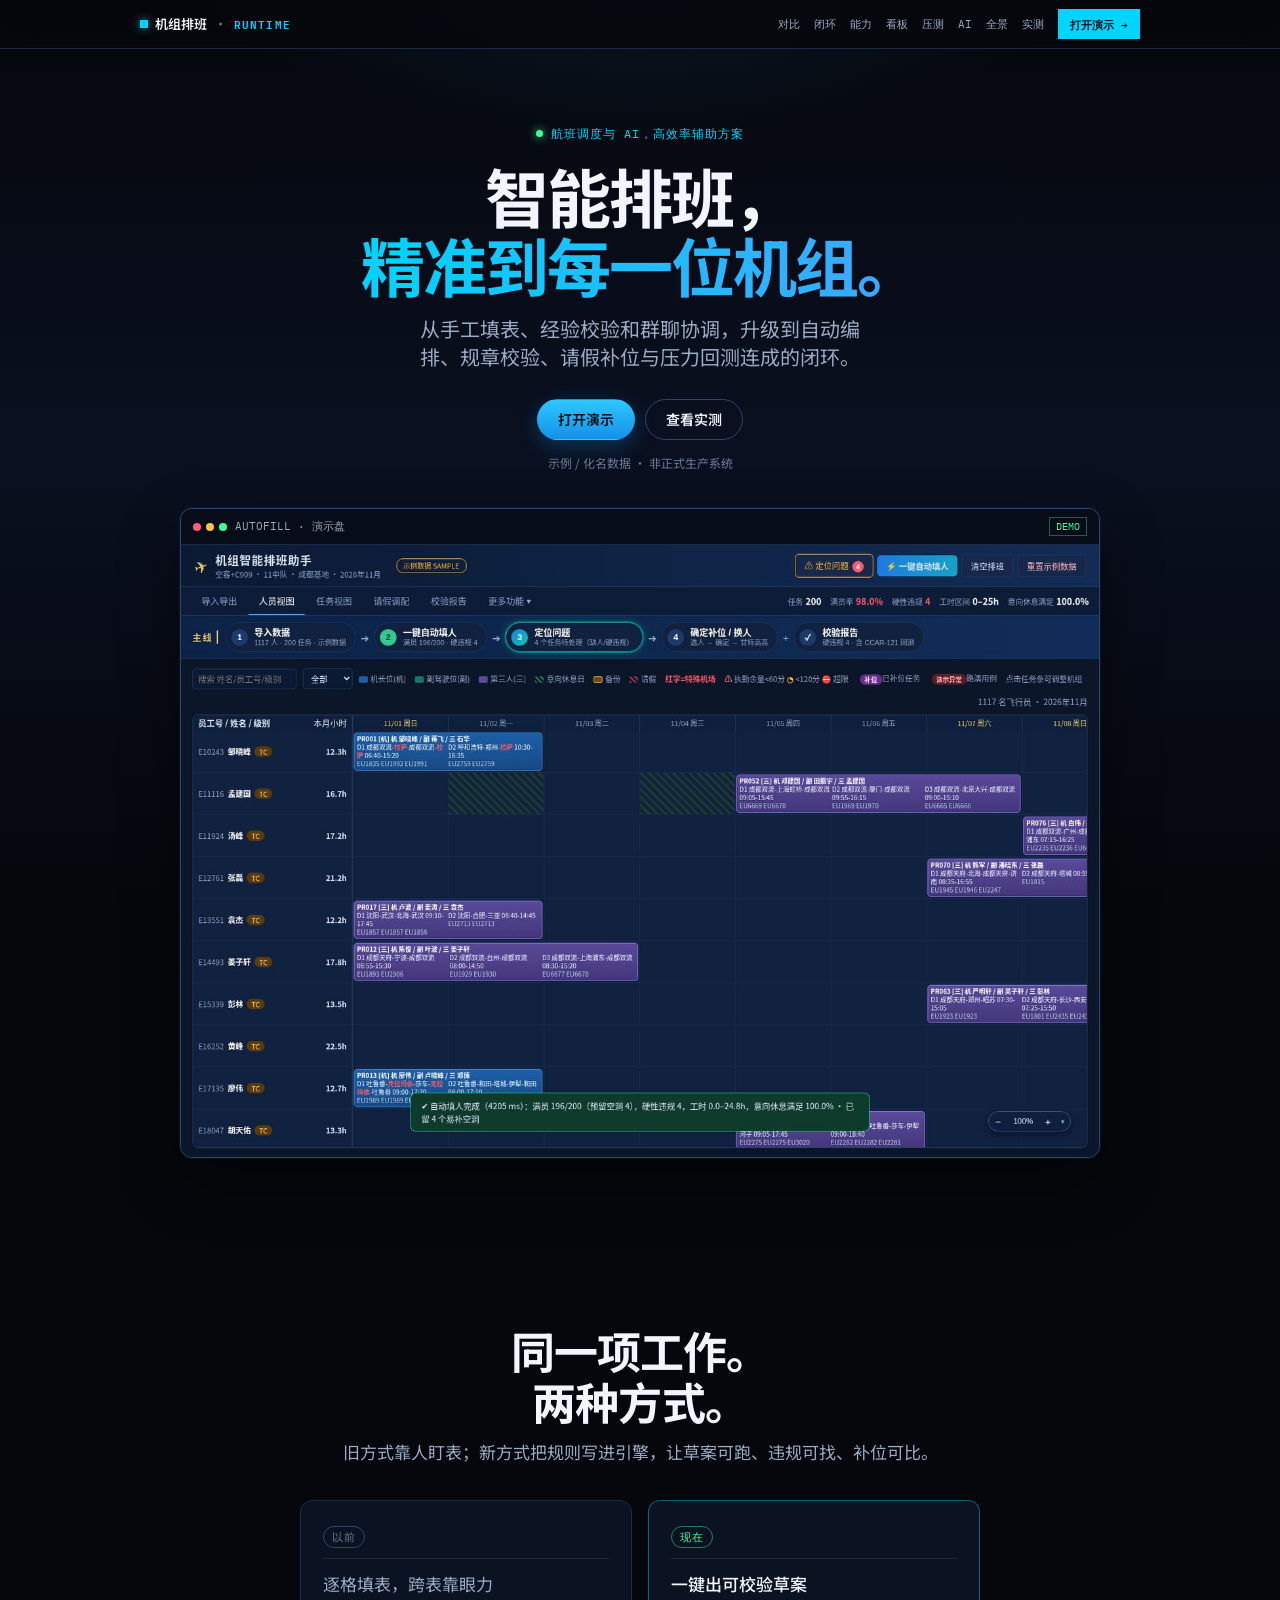
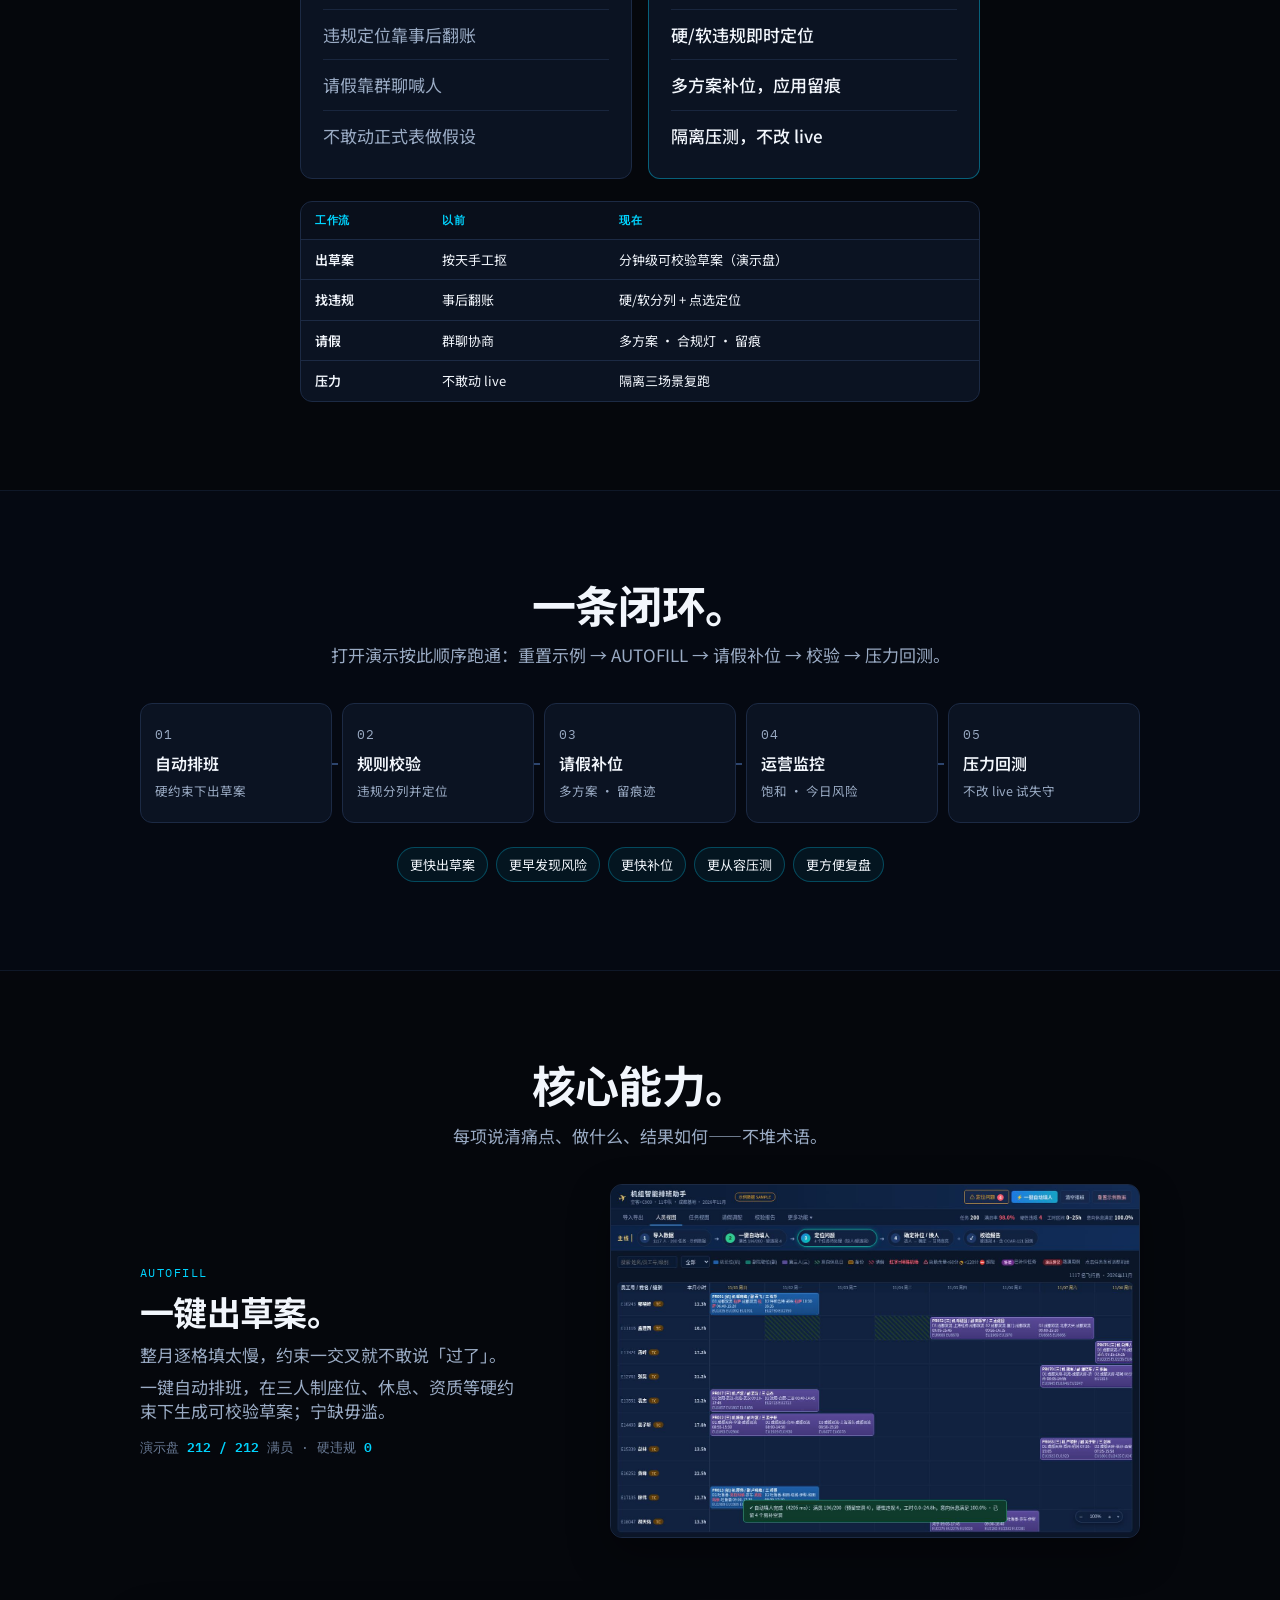
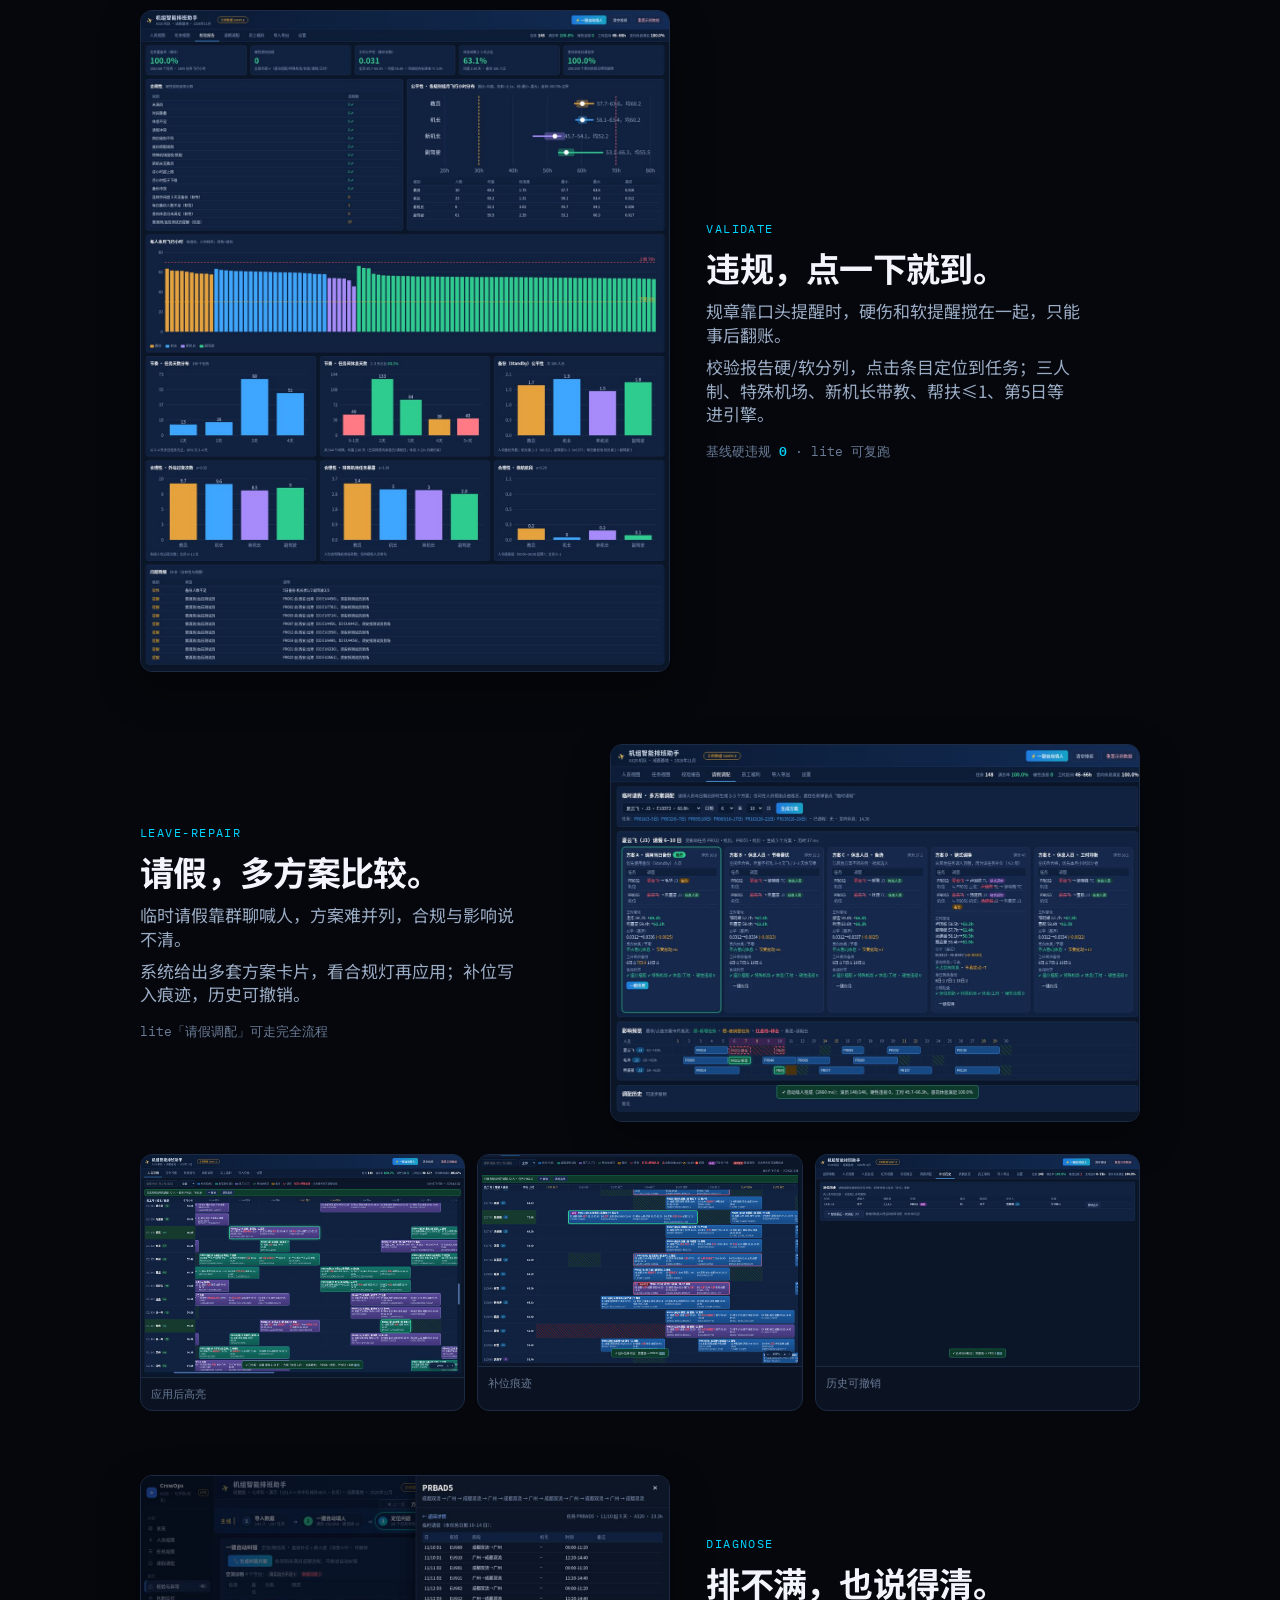
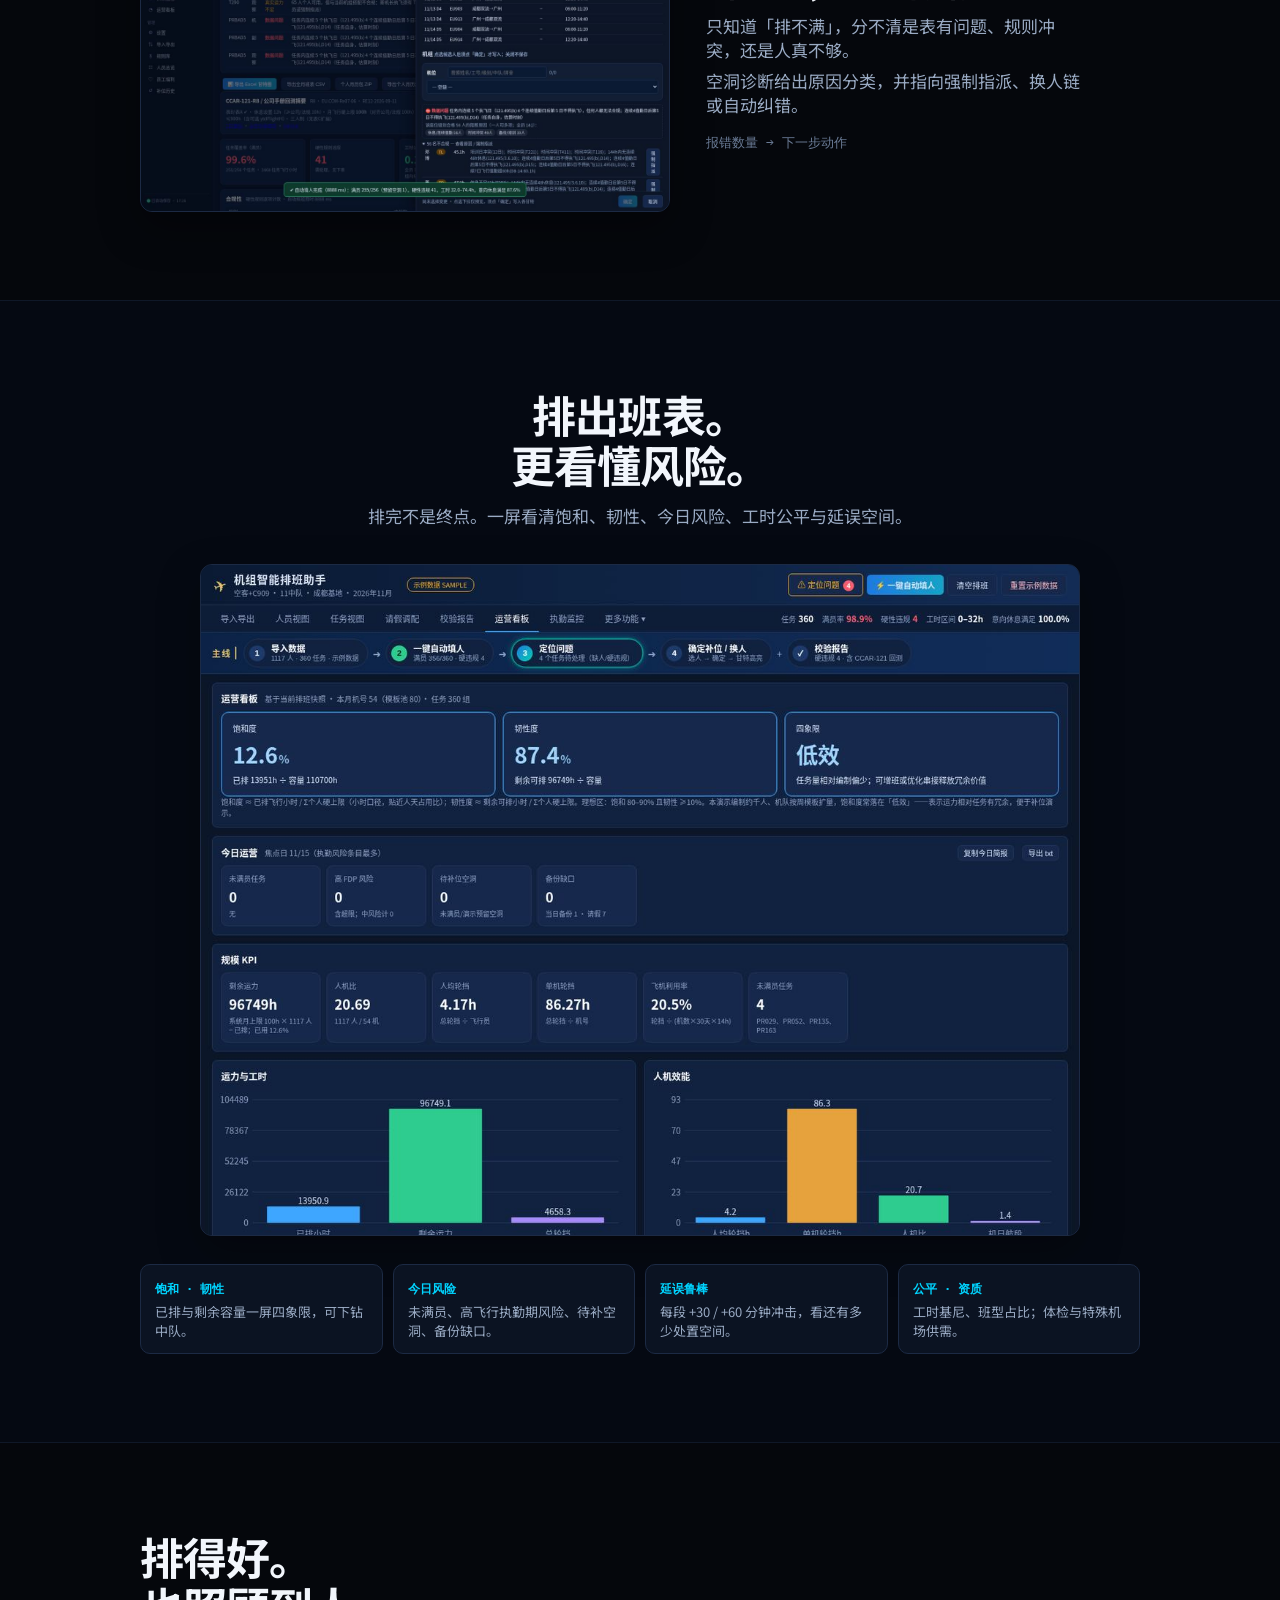
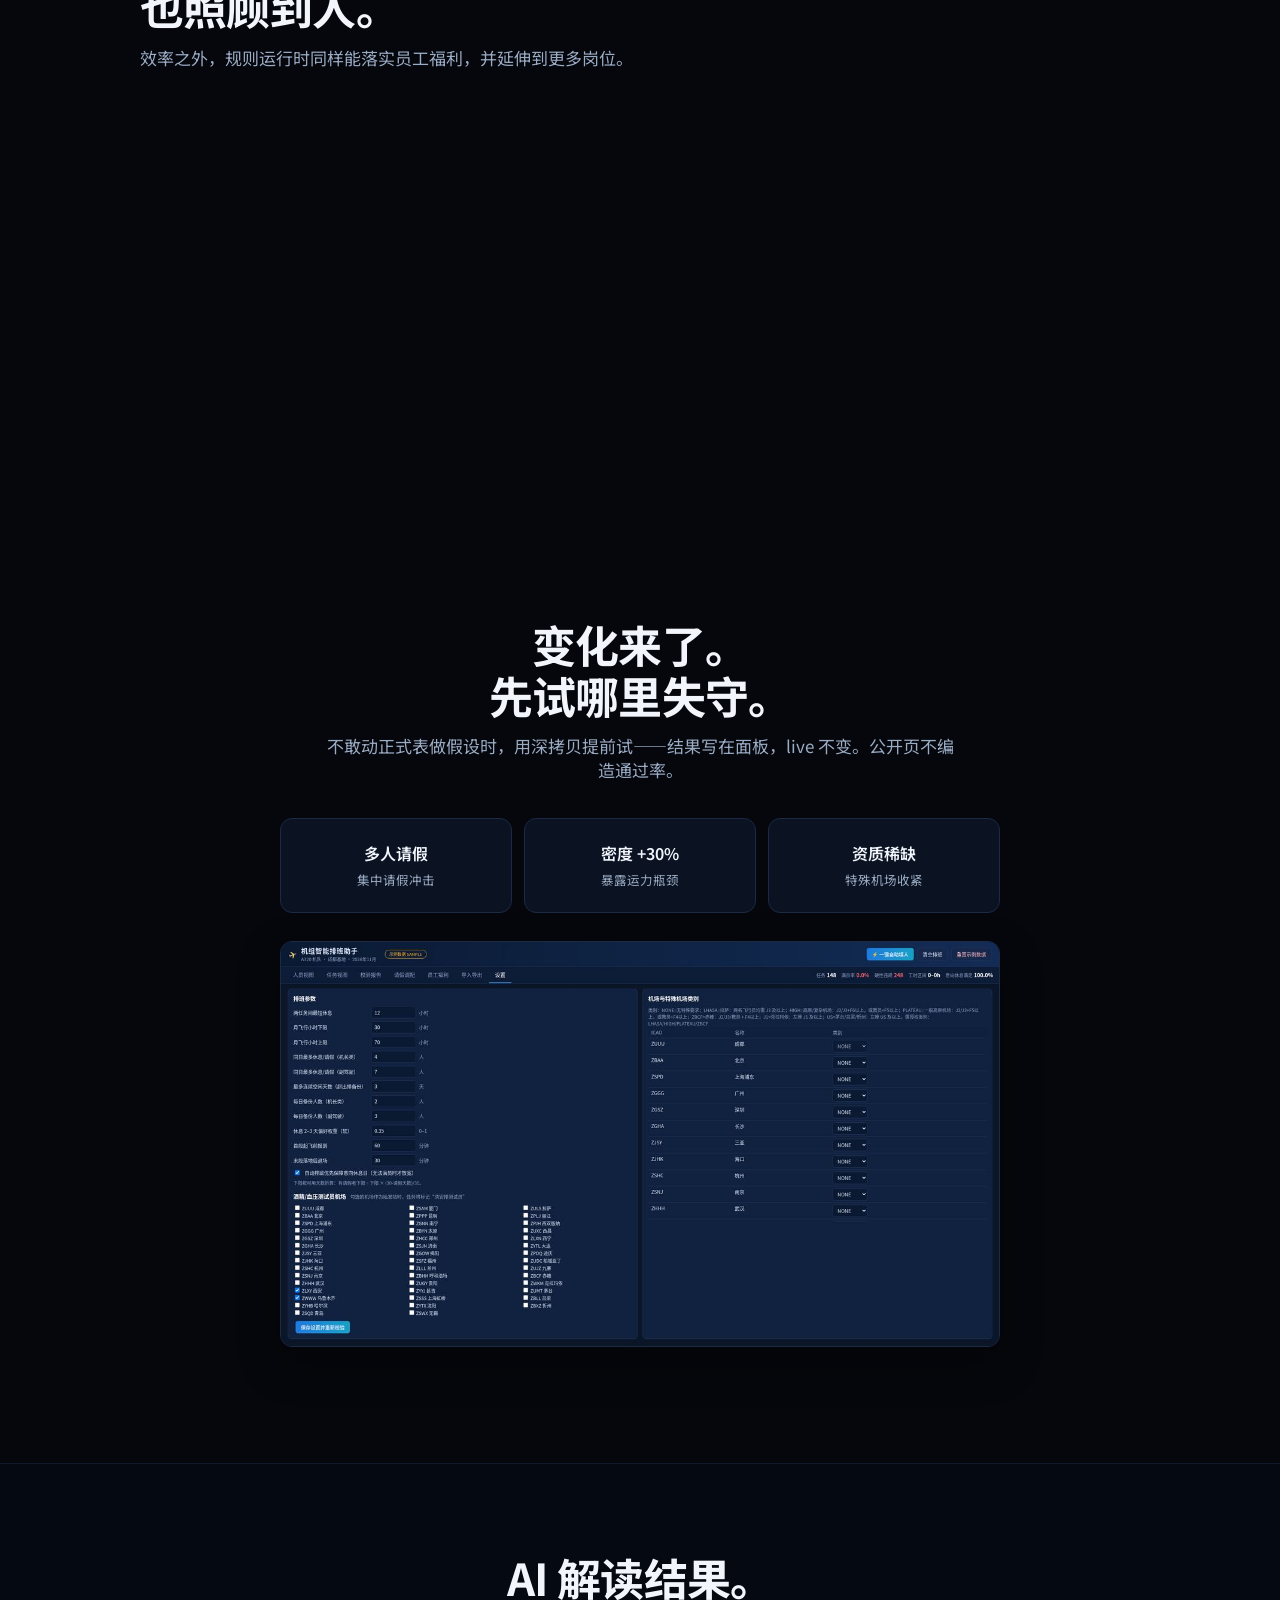
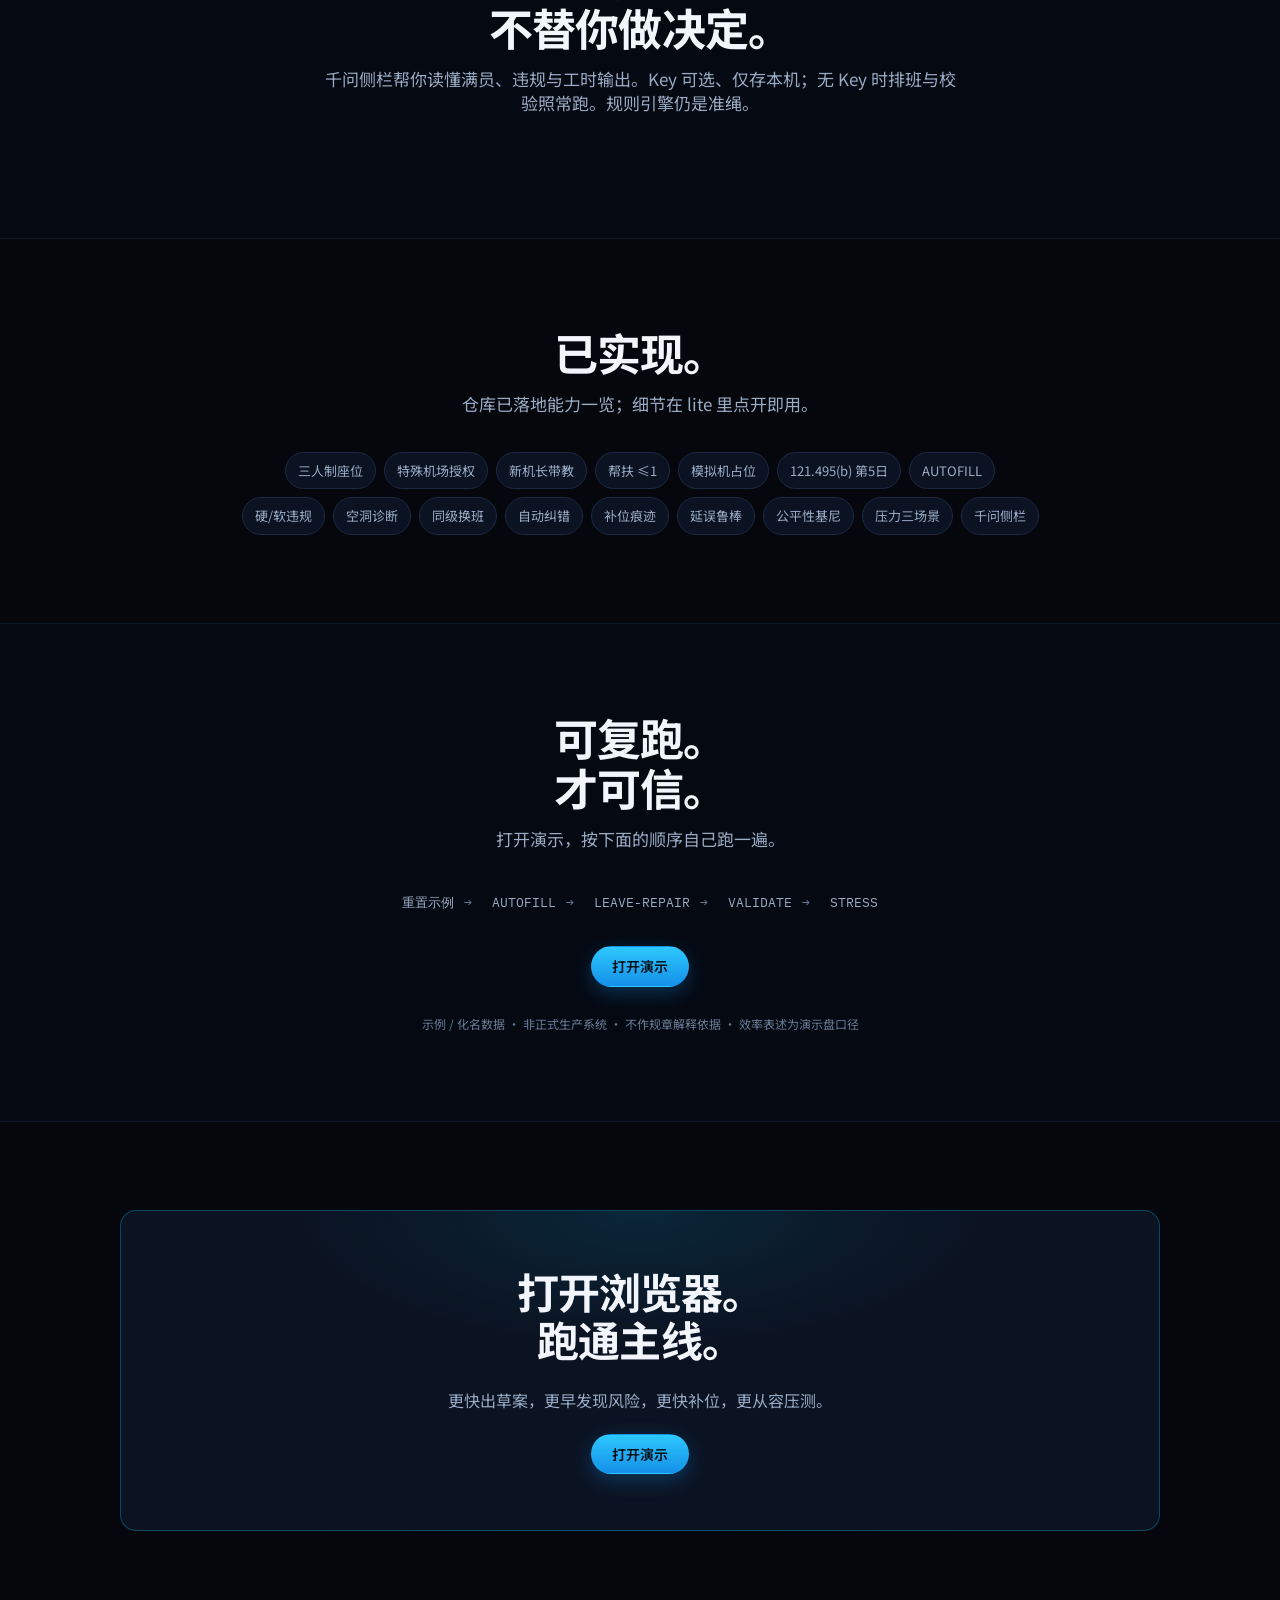
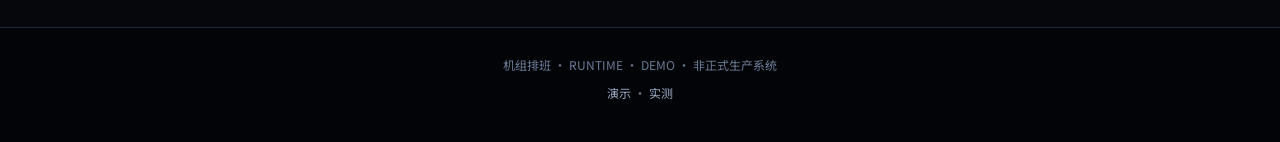
==== commit 60850fef: "intro: FDP→飞行执勤期 (v=18)" ====
--- a/intro/index.html
+++ b/intro/index.html
@@ -9,7 +9,7 @@
 <link rel="preconnect" href="https://fonts.googleapis.com">
 <link rel="preconnect" href="https://fonts.gstatic.com" crossorigin>
 <link href="https://fonts.googleapis.com/css2?family=IBM+Plex+Mono:wght@400;500;600;700&family=Noto+Sans+SC:wght@400;500;600;700&display=swap" rel="stylesheet">
-<link rel="stylesheet" href="intro.css?v=17">
+<link rel="stylesheet" href="intro.css?v=18">
 </head>
 <body>
 <div class="grid-bg" aria-hidden="true"></div>
@@ -56,7 +56,7 @@
         <span class="shot-title">AUTOFILL · 演示盘</span>
         <span class="shot-badge">DEMO</span>
       </div>
-      <img src="assets/hero-gantt.jpg?v=17" width="1400" height="933" alt="自动排班后的甘特图" loading="eager" decoding="async">
+      <img src="assets/hero-gantt.jpg?v=18" width="1400" height="933" alt="自动排班后的甘特图" loading="eager" decoding="async">
     </figure>
   </section>
 
@@ -139,7 +139,7 @@
           <p class="feat-proof">演示盘 <strong>212 / 212</strong> 满员 · 硬违规 <strong>0</strong></p>
         </div>
         <figure class="feat-shot">
-          <img src="assets/hero-gantt.jpg?v=17" width="1400" height="933" alt="自动排班后甘特" loading="lazy" decoding="async">
+          <img src="assets/hero-gantt.jpg?v=18" width="1400" height="933" alt="自动排班后甘特" loading="lazy" decoding="async">
         </figure>
       </article>
 
@@ -152,7 +152,7 @@
           <p class="feat-proof">基线硬违规 <strong>0</strong> · lite 可复跑</p>
         </div>
         <figure class="feat-shot">
-          <img src="assets/validate.jpg?v=17" width="1200" height="1500" alt="校验报告" loading="lazy" decoding="async">
+          <img src="assets/validate.jpg?v=18" width="1200" height="1500" alt="校验报告" loading="lazy" decoding="async">
         </figure>
       </article>
 
@@ -165,13 +165,13 @@
           <p class="feat-proof">lite「请假调配」可走完全流程</p>
         </div>
         <figure class="feat-shot">
-          <img src="assets/leave-plans.jpg?v=17" width="1200" height="853" alt="请假多方案" loading="lazy" decoding="async">
+          <img src="assets/leave-plans.jpg?v=18" width="1200" height="853" alt="请假多方案" loading="lazy" decoding="async">
         </figure>
       </article>
       <div class="mini-gallery">
-        <figure><img src="assets/leave-applied.jpg?v=17" width="1200" height="825" alt="应用后高亮" loading="lazy" decoding="async"><figcaption>应用后高亮</figcaption></figure>
-        <figure><img src="assets/repair-mark.jpg?v=17" width="1200" height="784" alt="补位痕迹" loading="lazy" decoding="async"><figcaption>补位痕迹</figcaption></figure>
-        <figure><img src="assets/repair-hist.jpg?v=17" width="1000" height="653" alt="历史可撤销" loading="lazy" decoding="async"><figcaption>历史可撤销</figcaption></figure>
+        <figure><img src="assets/leave-applied.jpg?v=18" width="1200" height="825" alt="应用后高亮" loading="lazy" decoding="async"><figcaption>应用后高亮</figcaption></figure>
+        <figure><img src="assets/repair-mark.jpg?v=18" width="1200" height="784" alt="补位痕迹" loading="lazy" decoding="async"><figcaption>补位痕迹</figcaption></figure>
+        <figure><img src="assets/repair-hist.jpg?v=18" width="1000" height="653" alt="历史可撤销" loading="lazy" decoding="async"><figcaption>历史可撤销</figcaption></figure>
       </div>
 
       <article class="feat feat-rev" id="cap-hole">
@@ -183,7 +183,7 @@
           <p class="feat-proof">报错数量 → 下一步动作</p>
         </div>
         <figure class="feat-shot">
-          <img src="assets/hole-diag.jpg?v=17" width="1200" height="760" alt="空洞诊断" loading="lazy" decoding="async">
+          <img src="assets/hole-diag.jpg?v=18" width="1200" height="760" alt="空洞诊断" loading="lazy" decoding="async">
         </figure>
       </article>
     </div>
@@ -196,11 +196,11 @@
         <p class="sec-desc">排完不是终点。一屏看清饱和、韧性、今日风险、工时公平与延误空间。</p>
       </header>
       <figure class="wide-shot">
-        <img src="assets/ops-sat.jpg?v=17" width="1200" height="916" alt="运营看板" loading="lazy" decoding="async">
+        <img src="assets/ops-sat.jpg?v=18" width="1200" height="916" alt="运营看板" loading="lazy" decoding="async">
       </figure>
       <div class="ops-cards">
         <article><h3>饱和 · 韧性</h3><p>已排与剩余容量一屏四象限，可下钻中队。</p></article>
-        <article><h3>今日风险</h3><p>未满员、高 FDP、待补空洞、备份缺口。</p></article>
+        <article><h3>今日风险</h3><p>未满员、高飞行执勤期风险、待补空洞、备份缺口。</p></article>
         <article><h3>延误鲁棒</h3><p>每段 +30 / +60 分钟冲击，看还有多少处置空间。</p></article>
         <article><h3>公平 · 资质</h3><p>工时基尼、班型占比；体检与特殊机场供需。</p></article>
       </div>
@@ -245,7 +245,7 @@
         <div class="case"><strong>资质稀缺</strong><span>特殊机场收紧</span></div>
       </div>
       <figure class="wide-shot sm">
-        <img src="assets/settings-stress.jpg?v=17" width="1200" height="675" alt="压力回测入口" loading="lazy" decoding="async">
+        <img src="assets/settings-stress.jpg?v=18" width="1200" height="675" alt="压力回测入口" loading="lazy" decoding="async">
       </figure>
     </div>
   </section>
@@ -326,6 +326,6 @@
   </div>
 </footer>
 
-<script src="intro.js?v=17" defer></script>
+<script src="intro.js?v=18" defer></script>
 </body>
 </html>
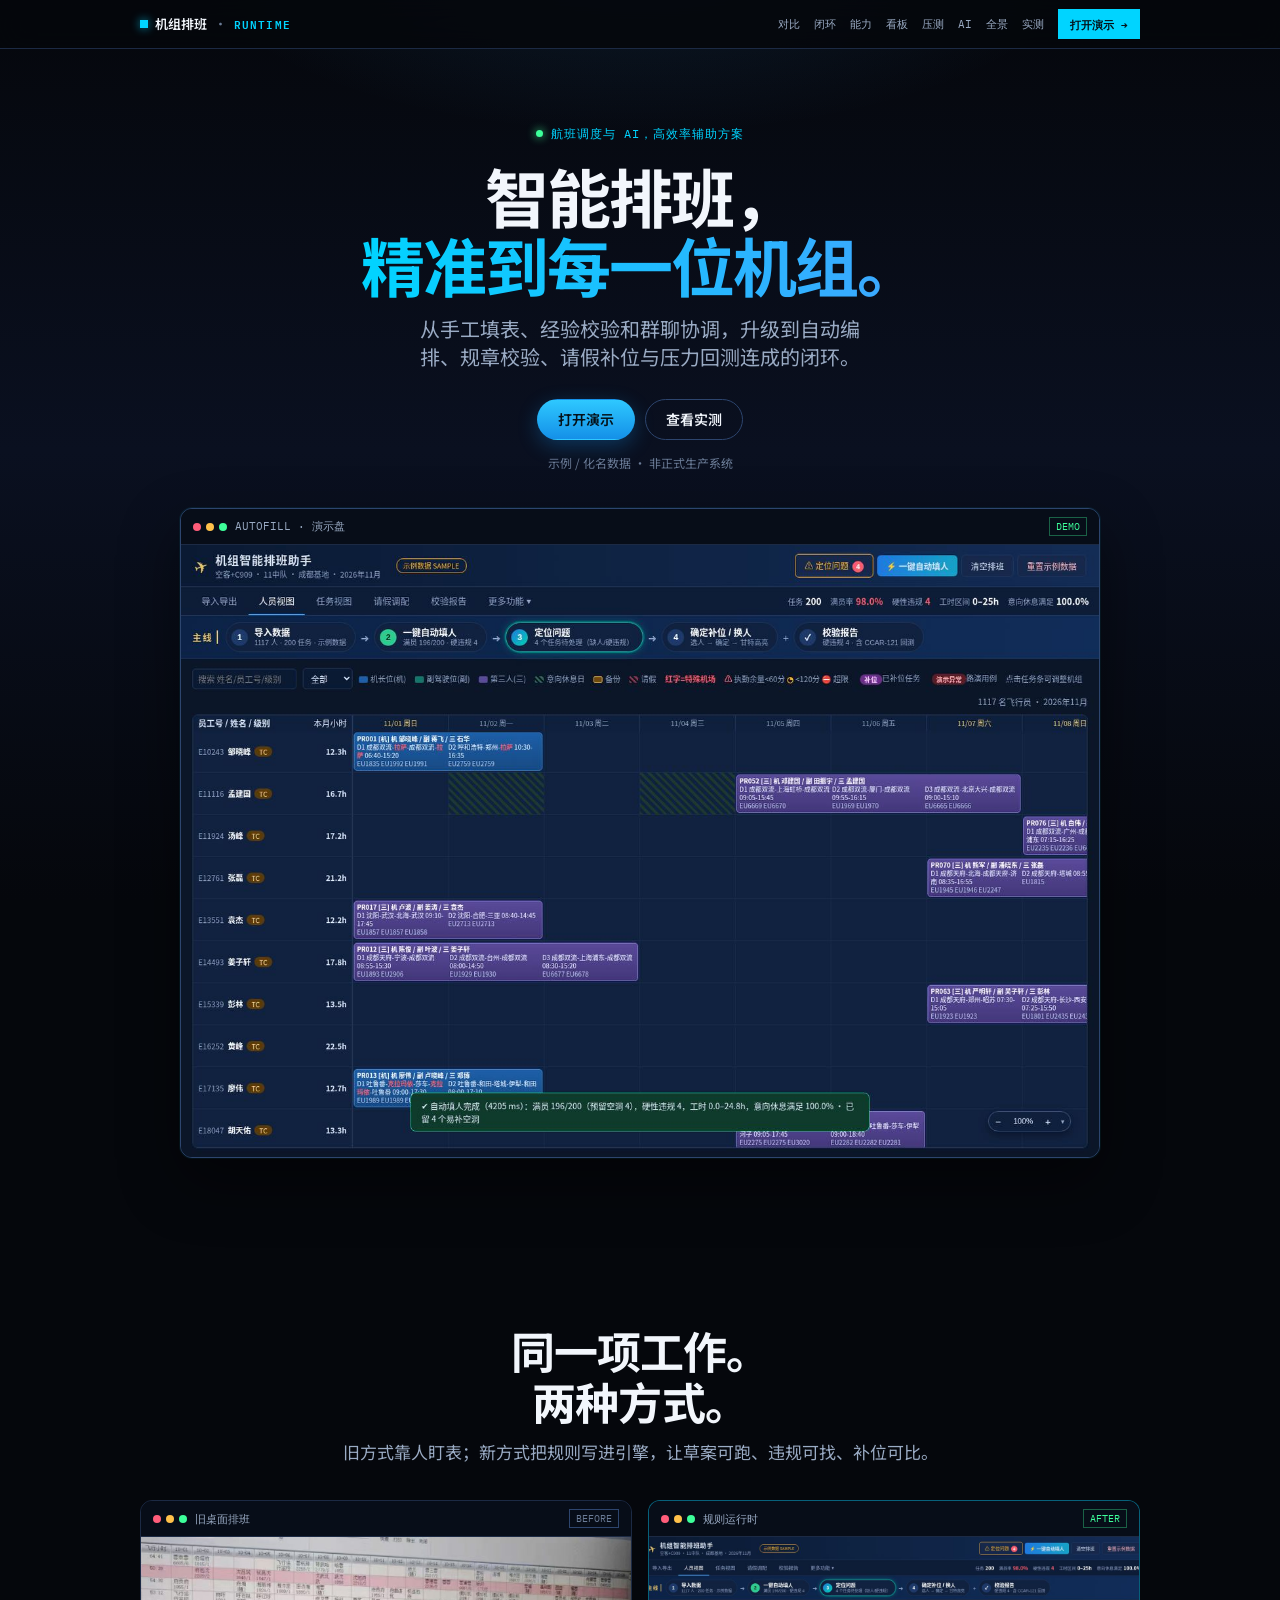
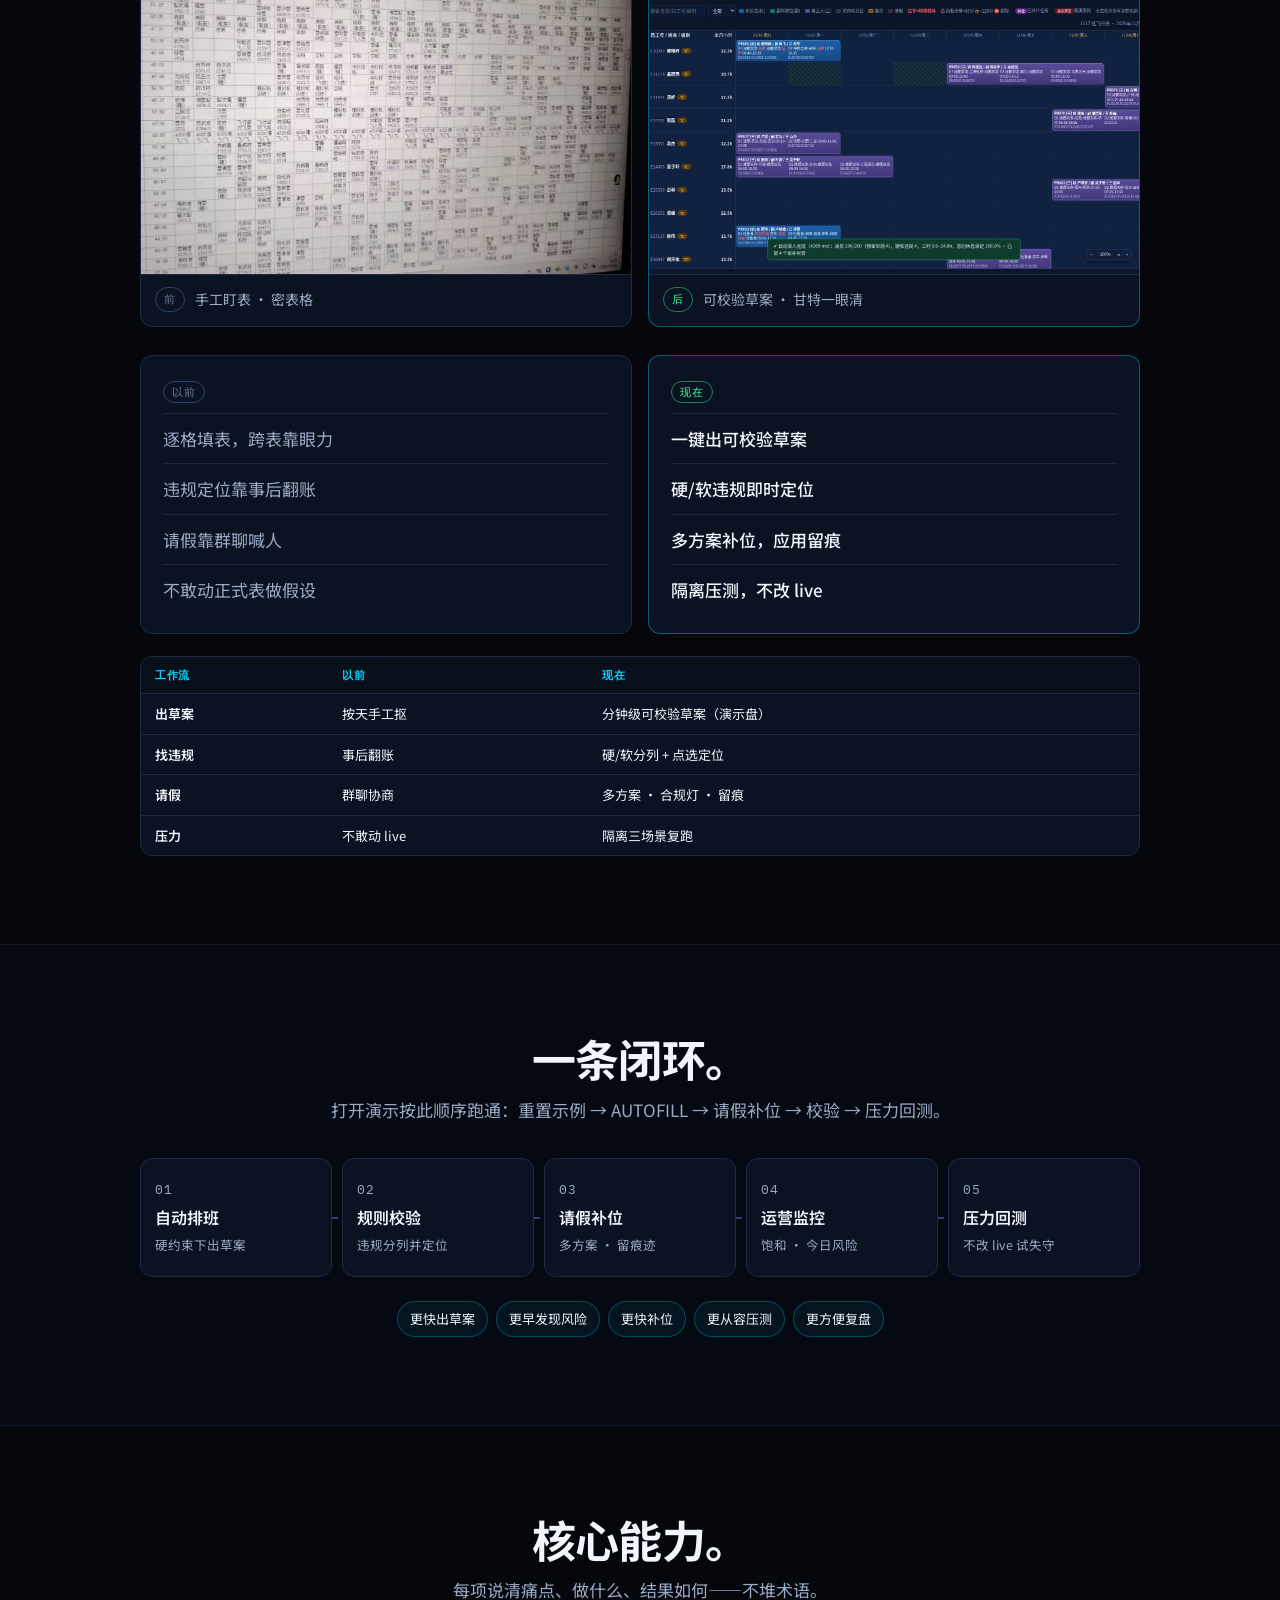
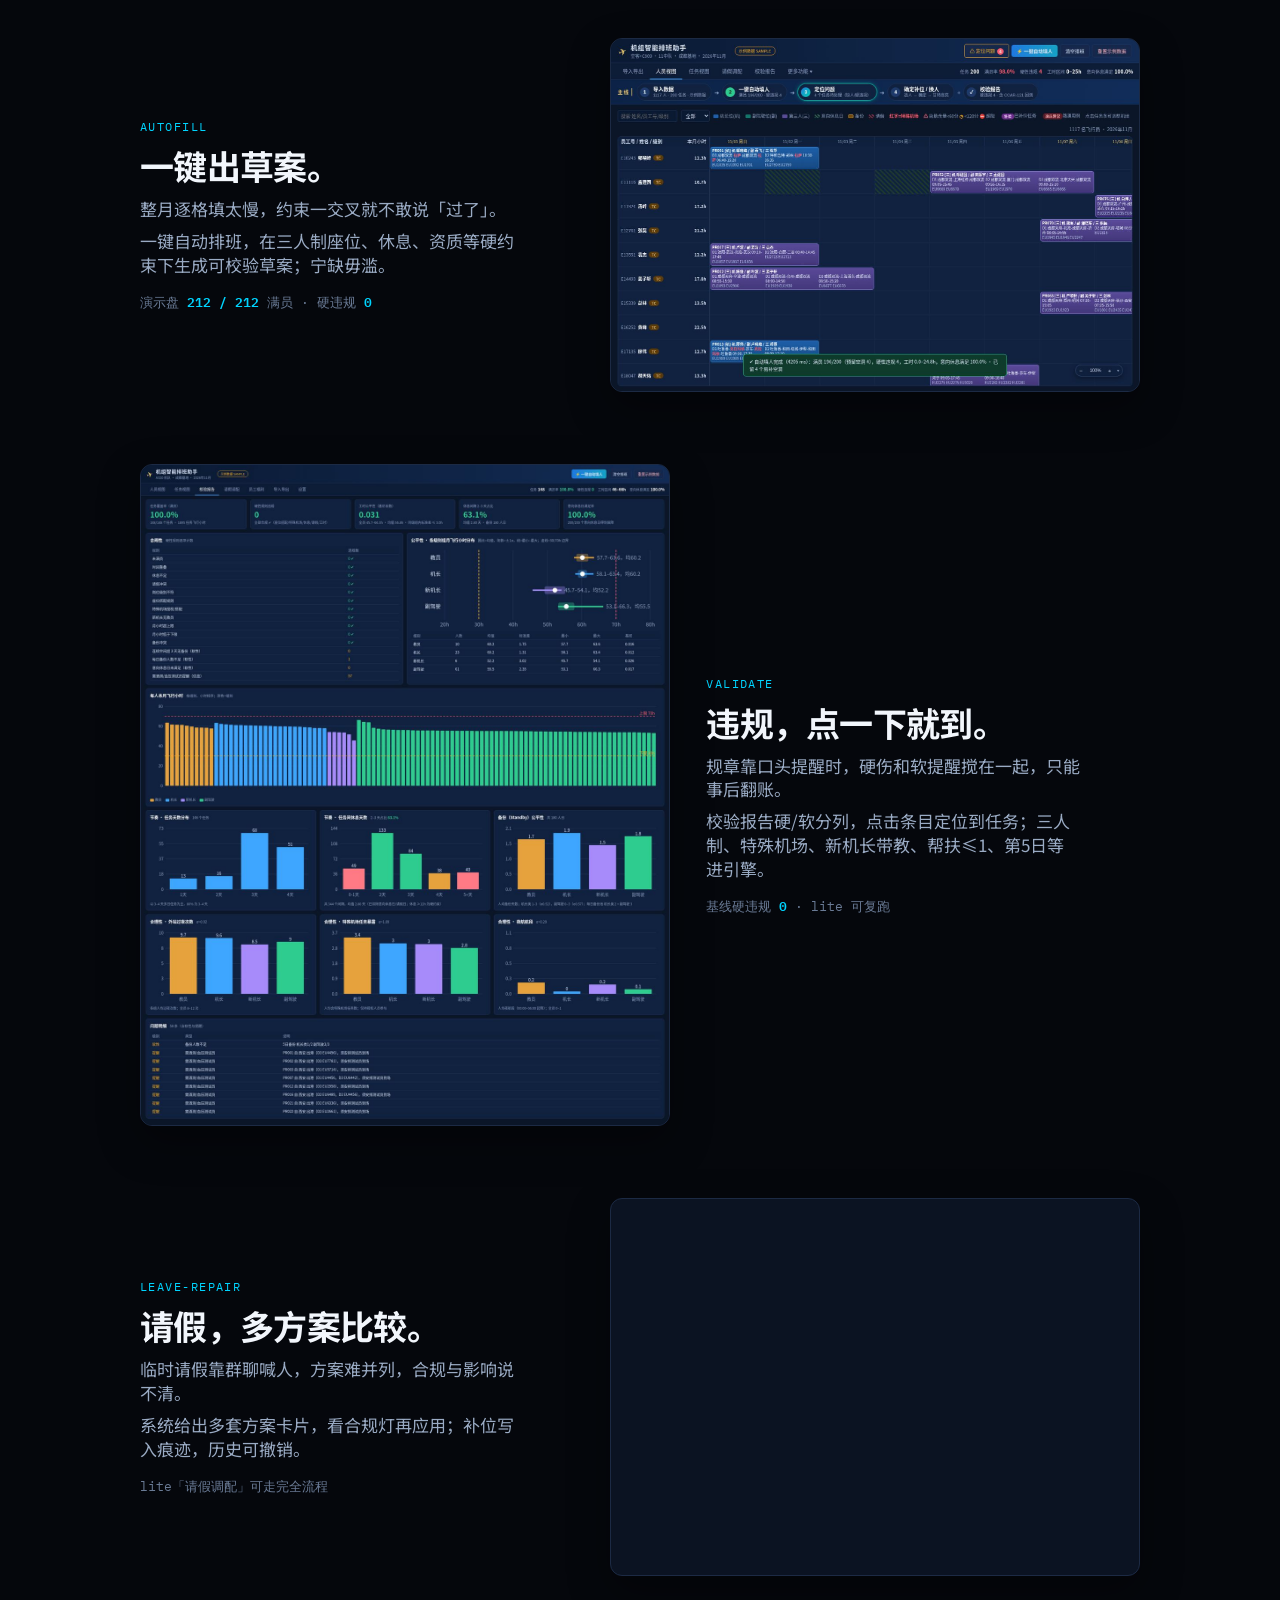
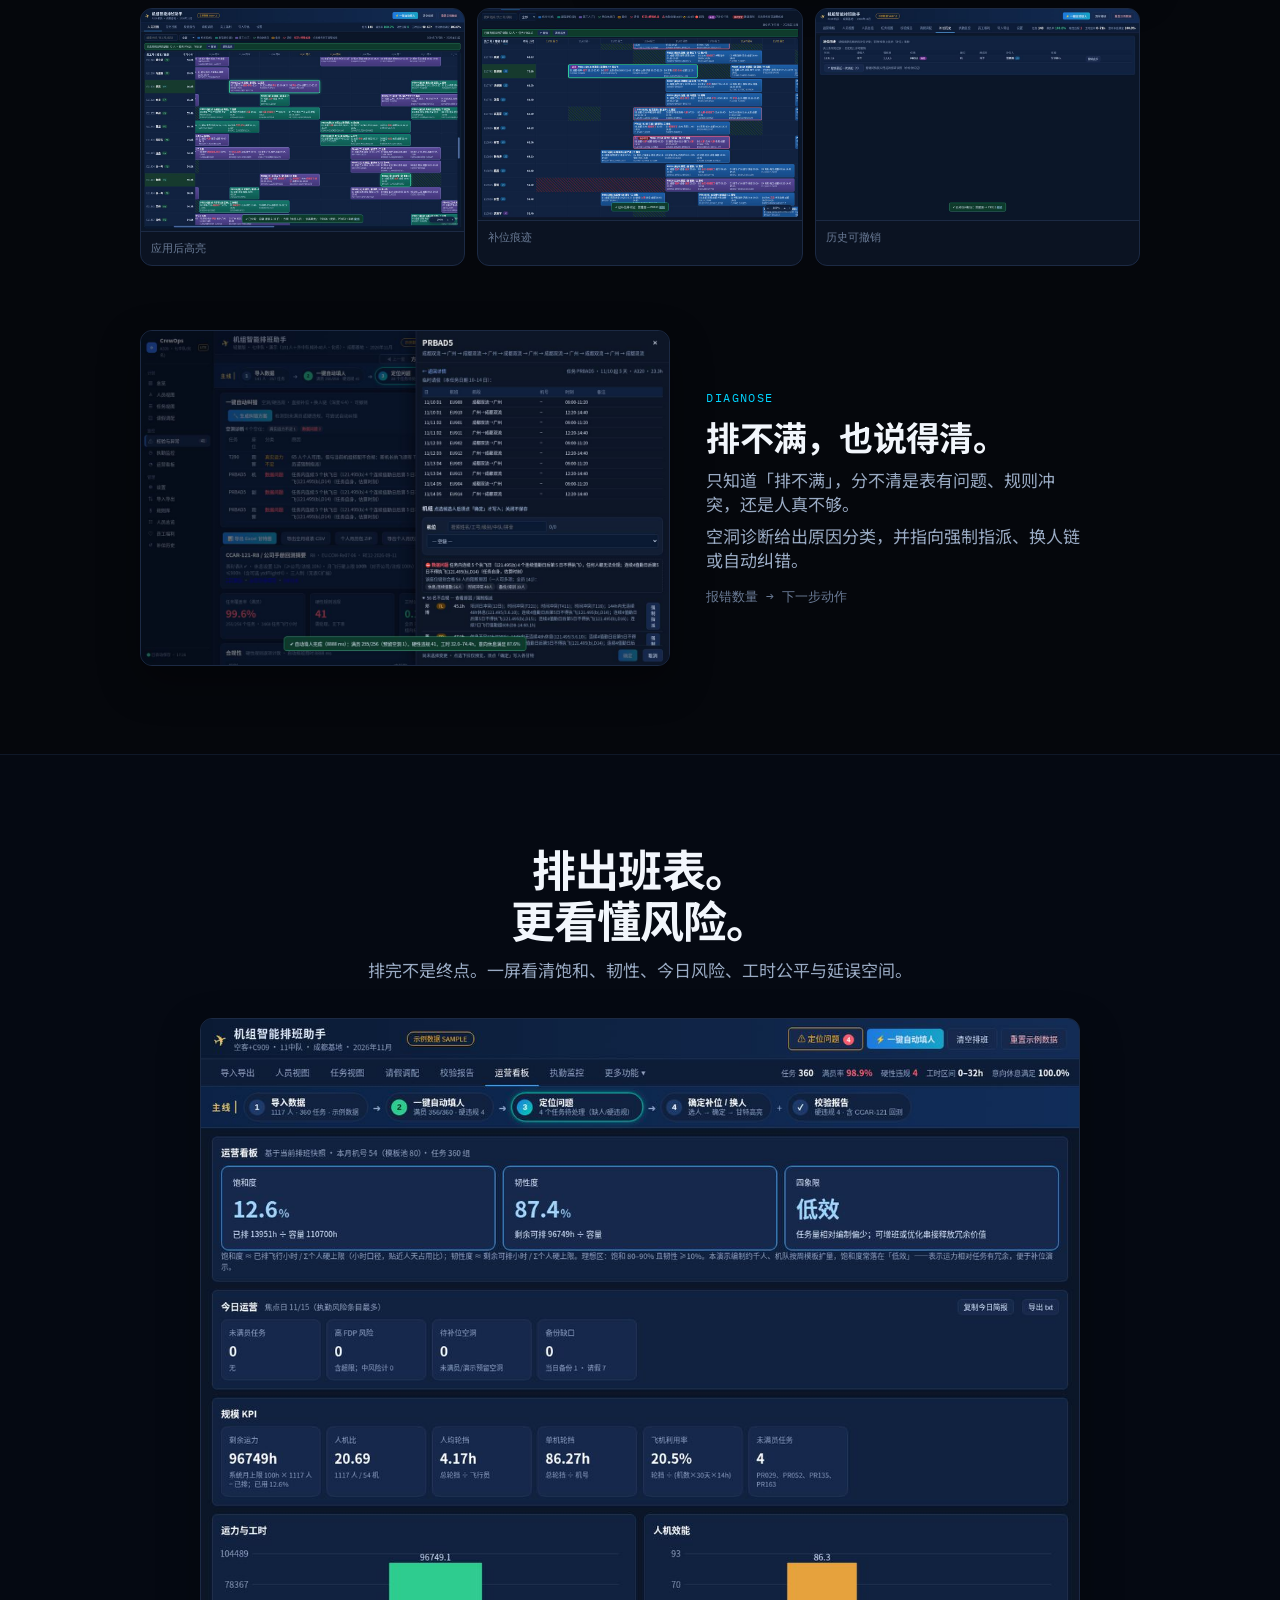
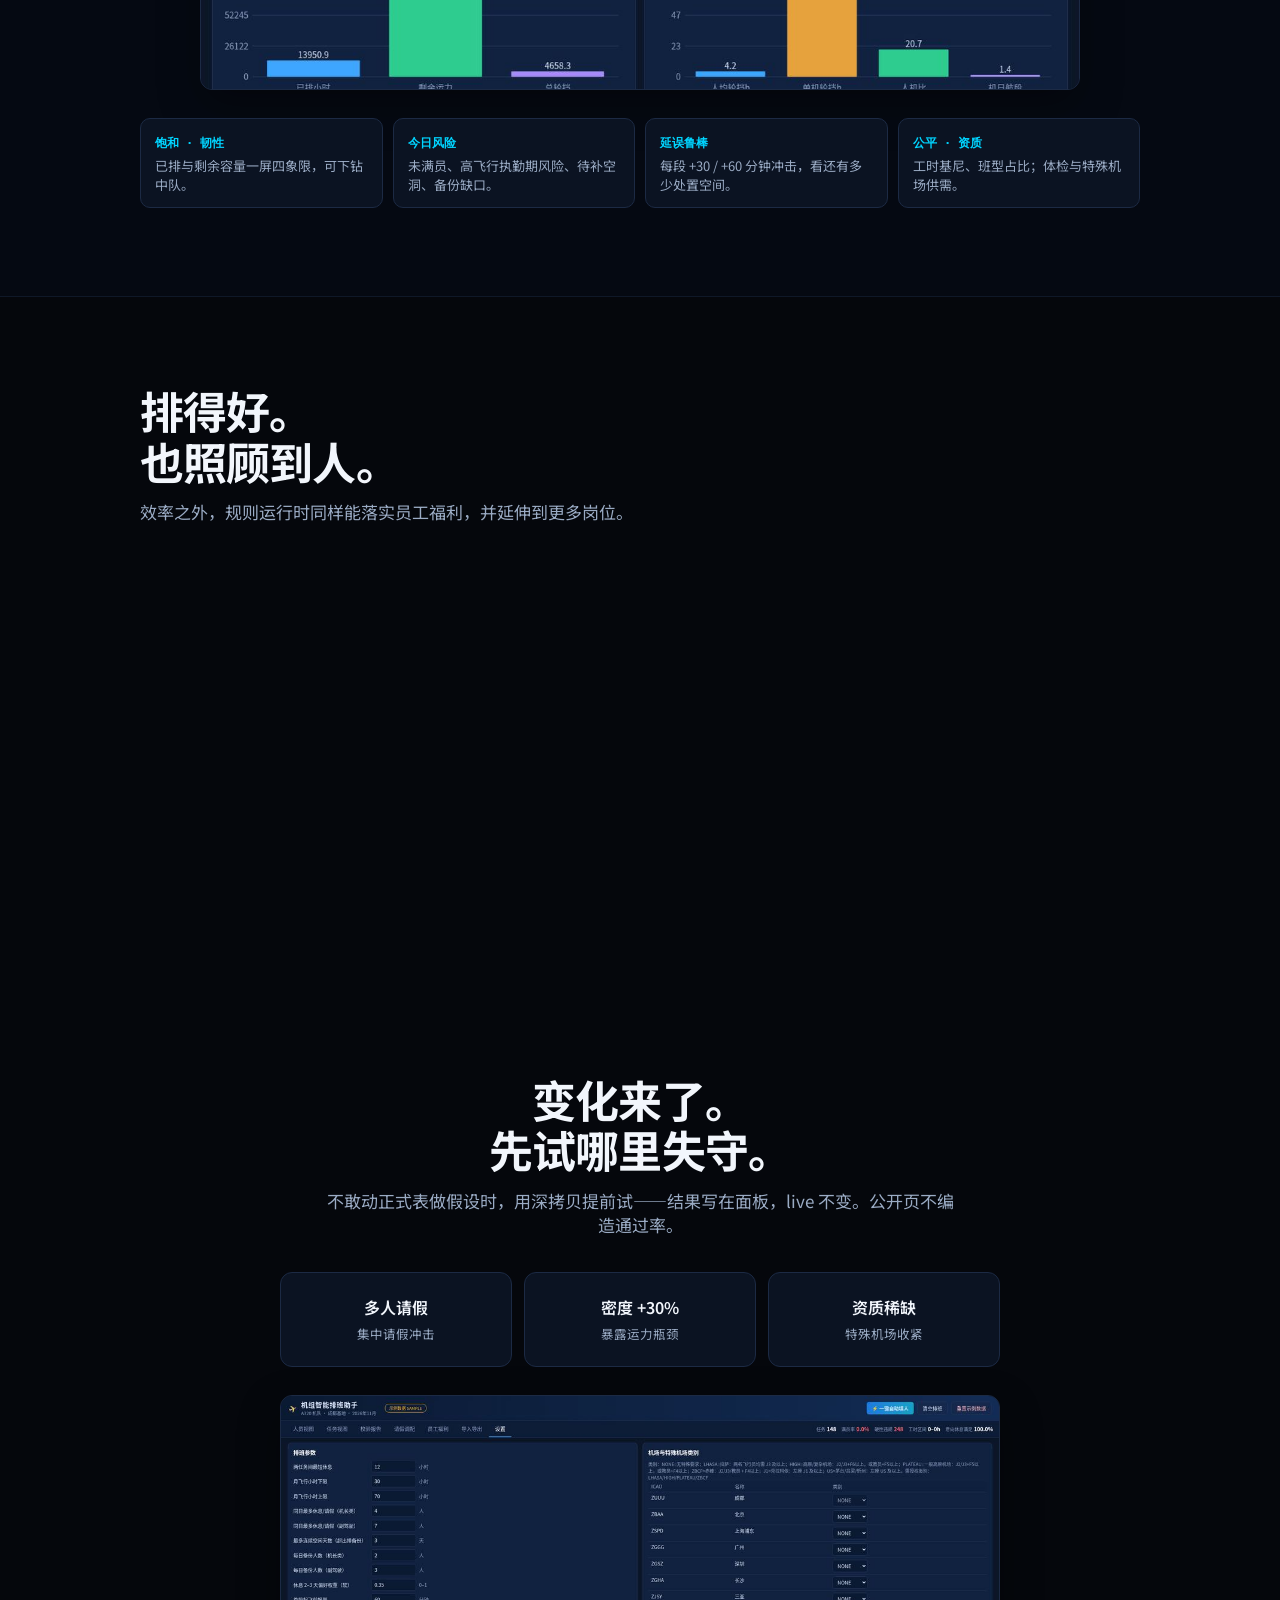
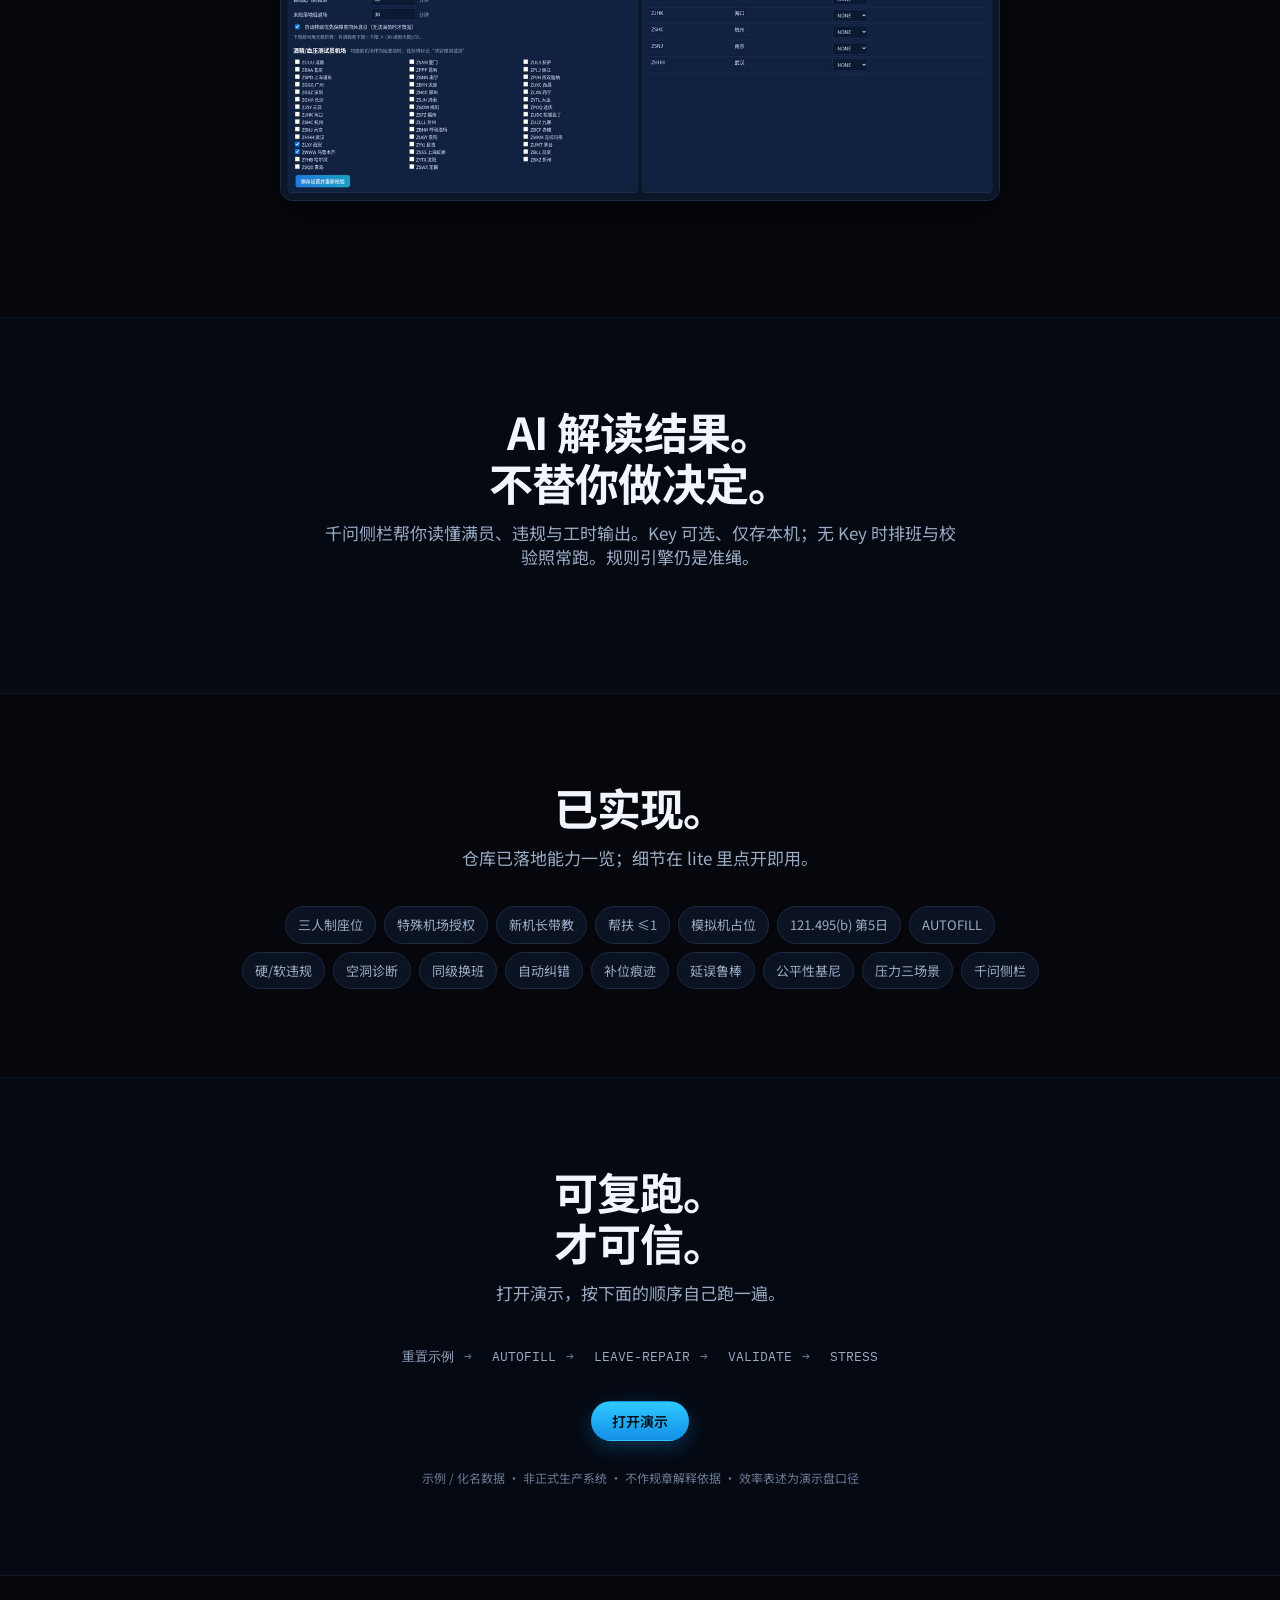
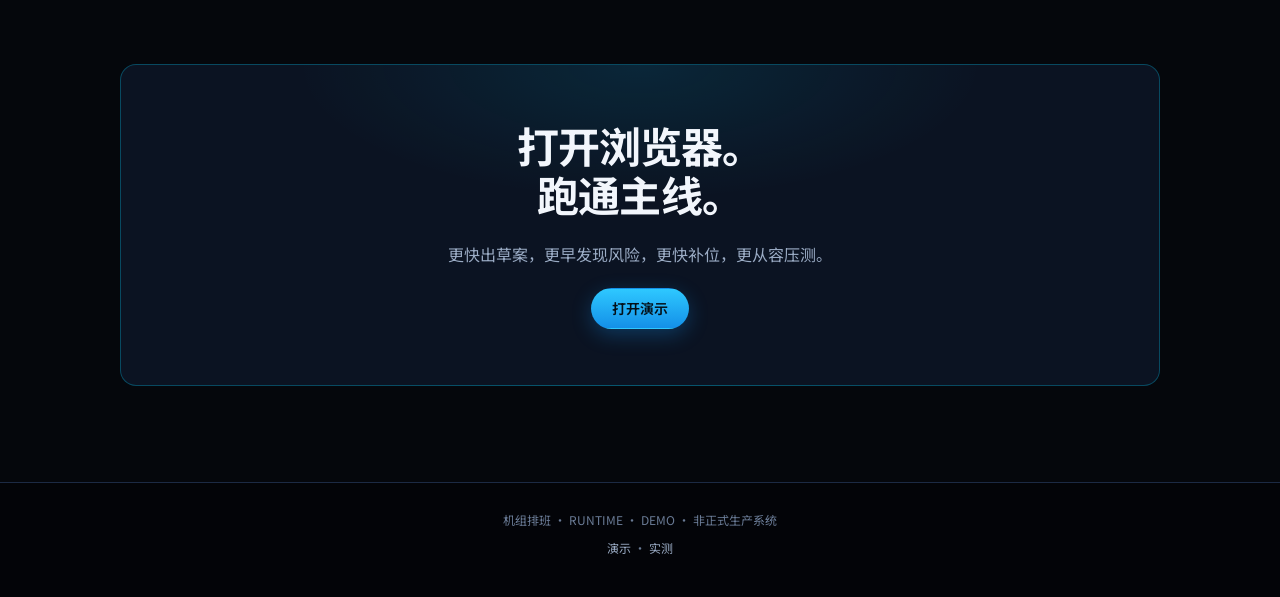
==== commit 8957d95e: "feat(intro): 对比段加入旧桌面排班「前」图 (v=19) - 用脱敏后的旧桌面排班照片作为前后对比「前」侧 - 「后」侧复用既有演示甘特截图 hero-gantt - 裁掉含「七中队」的顶" ====
--- a/intro/index.html
+++ b/intro/index.html
@@ -9,7 +9,7 @@
 <link rel="preconnect" href="https://fonts.googleapis.com">
 <link rel="preconnect" href="https://fonts.gstatic.com" crossorigin>
 <link href="https://fonts.googleapis.com/css2?family=IBM+Plex+Mono:wght@400;500;600;700&family=Noto+Sans+SC:wght@400;500;600;700&display=swap" rel="stylesheet">
-<link rel="stylesheet" href="intro.css?v=18">
+<link rel="stylesheet" href="intro.css?v=19">
 </head>
 <body>
 <div class="grid-bg" aria-hidden="true"></div>
@@ -56,16 +56,38 @@
         <span class="shot-title">AUTOFILL · 演示盘</span>
         <span class="shot-badge">DEMO</span>
       </div>
-      <img src="assets/hero-gantt.jpg?v=18" width="1400" height="933" alt="自动排班后的甘特图" loading="eager" decoding="async">
+      <img src="assets/hero-gantt.jpg?v=19" width="1400" height="933" alt="自动排班后的甘特图" loading="eager" decoding="async">
     </figure>
   </section>
 
   <section class="sec" id="diff" aria-labelledby="diff-title">
-    <div class="sec-inner narrow">
+    <div class="sec-inner">
       <header class="sec-head center">
         <h2 id="diff-title">同一项工作。<br>两种方式。</h2>
         <p class="sec-desc">旧方式靠人盯表；新方式把规则写进引擎，让草案可跑、违规可找、补位可比。</p>
       </header>
+
+      <div class="ba-shots" aria-label="前后界面对比">
+        <figure class="ba-shot">
+          <div class="shot-chrome">
+            <span class="shot-dots" aria-hidden="true"><i></i><i></i><i></i></span>
+            <span class="shot-title">旧桌面排班</span>
+            <span class="shot-badge muted">BEFORE</span>
+          </div>
+          <img src="assets/before-old-roster.jpg?v=19" width="1280" height="889" alt="旧桌面排班系统界面（单位标识已遮盖）" loading="lazy" decoding="async">
+          <figcaption><span class="badge">前</span> 手工盯表 · 密表格</figcaption>
+        </figure>
+        <figure class="ba-shot is-new">
+          <div class="shot-chrome">
+            <span class="shot-dots" aria-hidden="true"><i></i><i></i><i></i></span>
+            <span class="shot-title">规则运行时</span>
+            <span class="shot-badge">AFTER</span>
+          </div>
+          <img src="assets/hero-gantt.jpg?v=19" width="1400" height="933" alt="规则运行时甘特界面" loading="lazy" decoding="async">
+          <figcaption><span class="badge ok">后</span> 可校验草案 · 甘特一眼清</figcaption>
+        </figure>
+      </div>
+
       <div class="diff-grid">
         <article class="diff-card is-before">
           <header><span class="badge">以前</span></header>
@@ -139,7 +161,7 @@
           <p class="feat-proof">演示盘 <strong>212 / 212</strong> 满员 · 硬违规 <strong>0</strong></p>
         </div>
         <figure class="feat-shot">
-          <img src="assets/hero-gantt.jpg?v=18" width="1400" height="933" alt="自动排班后甘特" loading="lazy" decoding="async">
+          <img src="assets/hero-gantt.jpg?v=19" width="1400" height="933" alt="自动排班后甘特" loading="lazy" decoding="async">
         </figure>
       </article>
 
@@ -152,7 +174,7 @@
           <p class="feat-proof">基线硬违规 <strong>0</strong> · lite 可复跑</p>
         </div>
         <figure class="feat-shot">
-          <img src="assets/validate.jpg?v=18" width="1200" height="1500" alt="校验报告" loading="lazy" decoding="async">
+          <img src="assets/validate.jpg?v=19" width="1200" height="1500" alt="校验报告" loading="lazy" decoding="async">
         </figure>
       </article>
 
@@ -165,13 +187,13 @@
           <p class="feat-proof">lite「请假调配」可走完全流程</p>
         </div>
         <figure class="feat-shot">
-          <img src="assets/leave-plans.jpg?v=18" width="1200" height="853" alt="请假多方案" loading="lazy" decoding="async">
+          <img src="assets/leave-plans.jpg?v=19" width="1200" height="853" alt="请假多方案" loading="lazy" decoding="async">
         </figure>
       </article>
       <div class="mini-gallery">
-        <figure><img src="assets/leave-applied.jpg?v=18" width="1200" height="825" alt="应用后高亮" loading="lazy" decoding="async"><figcaption>应用后高亮</figcaption></figure>
-        <figure><img src="assets/repair-mark.jpg?v=18" width="1200" height="784" alt="补位痕迹" loading="lazy" decoding="async"><figcaption>补位痕迹</figcaption></figure>
-        <figure><img src="assets/repair-hist.jpg?v=18" width="1000" height="653" alt="历史可撤销" loading="lazy" decoding="async"><figcaption>历史可撤销</figcaption></figure>
+        <figure><img src="assets/leave-applied.jpg?v=19" width="1200" height="825" alt="应用后高亮" loading="lazy" decoding="async"><figcaption>应用后高亮</figcaption></figure>
+        <figure><img src="assets/repair-mark.jpg?v=19" width="1200" height="784" alt="补位痕迹" loading="lazy" decoding="async"><figcaption>补位痕迹</figcaption></figure>
+        <figure><img src="assets/repair-hist.jpg?v=19" width="1000" height="653" alt="历史可撤销" loading="lazy" decoding="async"><figcaption>历史可撤销</figcaption></figure>
       </div>
 
       <article class="feat feat-rev" id="cap-hole">
@@ -183,7 +205,7 @@
           <p class="feat-proof">报错数量 → 下一步动作</p>
         </div>
         <figure class="feat-shot">
-          <img src="assets/hole-diag.jpg?v=18" width="1200" height="760" alt="空洞诊断" loading="lazy" decoding="async">
+          <img src="assets/hole-diag.jpg?v=19" width="1200" height="760" alt="空洞诊断" loading="lazy" decoding="async">
         </figure>
       </article>
     </div>
@@ -196,7 +218,7 @@
         <p class="sec-desc">排完不是终点。一屏看清饱和、韧性、今日风险、工时公平与延误空间。</p>
       </header>
       <figure class="wide-shot">
-        <img src="assets/ops-sat.jpg?v=18" width="1200" height="916" alt="运营看板" loading="lazy" decoding="async">
+        <img src="assets/ops-sat.jpg?v=19" width="1200" height="916" alt="运营看板" loading="lazy" decoding="async">
       </figure>
       <div class="ops-cards">
         <article><h3>饱和 · 韧性</h3><p>已排与剩余容量一屏四象限，可下钻中队。</p></article>
@@ -245,7 +267,7 @@
         <div class="case"><strong>资质稀缺</strong><span>特殊机场收紧</span></div>
       </div>
       <figure class="wide-shot sm">
-        <img src="assets/settings-stress.jpg?v=18" width="1200" height="675" alt="压力回测入口" loading="lazy" decoding="async">
+        <img src="assets/settings-stress.jpg?v=19" width="1200" height="675" alt="压力回测入口" loading="lazy" decoding="async">
       </figure>
     </div>
   </section>
@@ -326,6 +348,6 @@
   </div>
 </footer>
 
-<script src="intro.js?v=18" defer></script>
+<script src="intro.js?v=19" defer></script>
 </body>
 </html>
--- a/intro/intro.css
+++ b/intro/intro.css
@@ -249,6 +249,52 @@
 }
 .diff-card.is-before li { color: var(--ink-2); font-weight: 400; }
 
+
+/* before / after shots */
+.ba-shots {
+  display: grid;
+  grid-template-columns: 1fr 1fr;
+  gap: 16px;
+  margin: 0 0 28px;
+}
+.ba-shot {
+  margin: 0;
+  background: var(--panel);
+  border: 1px solid var(--line);
+  border-radius: var(--radius);
+  overflow: hidden;
+  text-align: left;
+}
+.ba-shot.is-new { border-color: rgba(0, 212, 255, 0.4); }
+.ba-shot .shot-chrome { border-bottom: 1px solid var(--line); }
+.ba-shot img {
+  display: block;
+  width: 100%;
+  height: auto;
+  aspect-ratio: 16 / 11;
+  object-fit: cover;
+  object-position: top left;
+  background: #0a101c;
+}
+.ba-shot.is-new img { object-position: top center; }
+.ba-shot figcaption {
+  display: flex;
+  align-items: center;
+  gap: 10px;
+  padding: 12px 14px 14px;
+  font-size: 14px;
+  color: var(--ink-2);
+  border-top: 1px solid var(--line);
+}
+.shot-badge.muted {
+  color: var(--mut);
+  border-color: var(--line-hi);
+}
+@media (max-width: 640px) {
+  .ba-shots { grid-template-columns: 1fr; gap: 12px; margin-bottom: 20px; }
+  .ba-shot img { aspect-ratio: 4 / 3; }
+}
+
 /* loop */
 .loop-track {
   list-style: none; margin: 0; padding: 0;
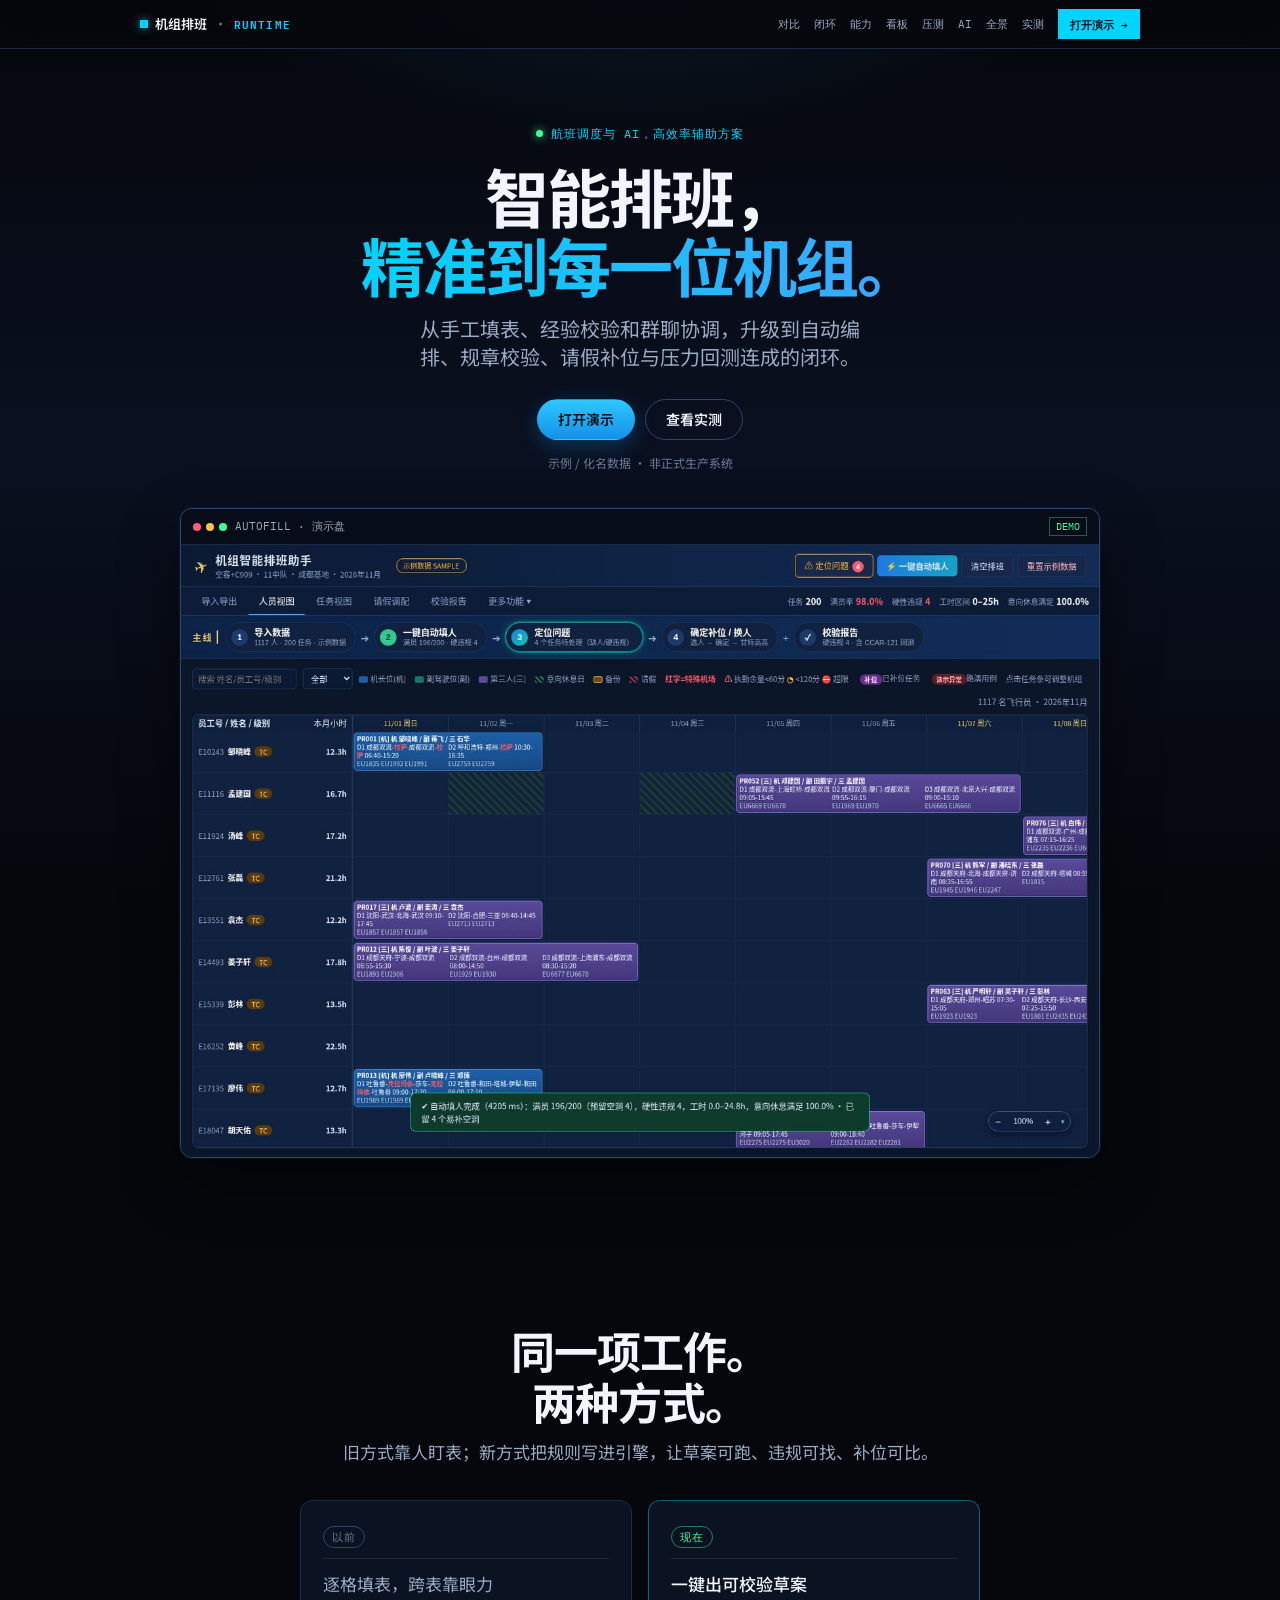
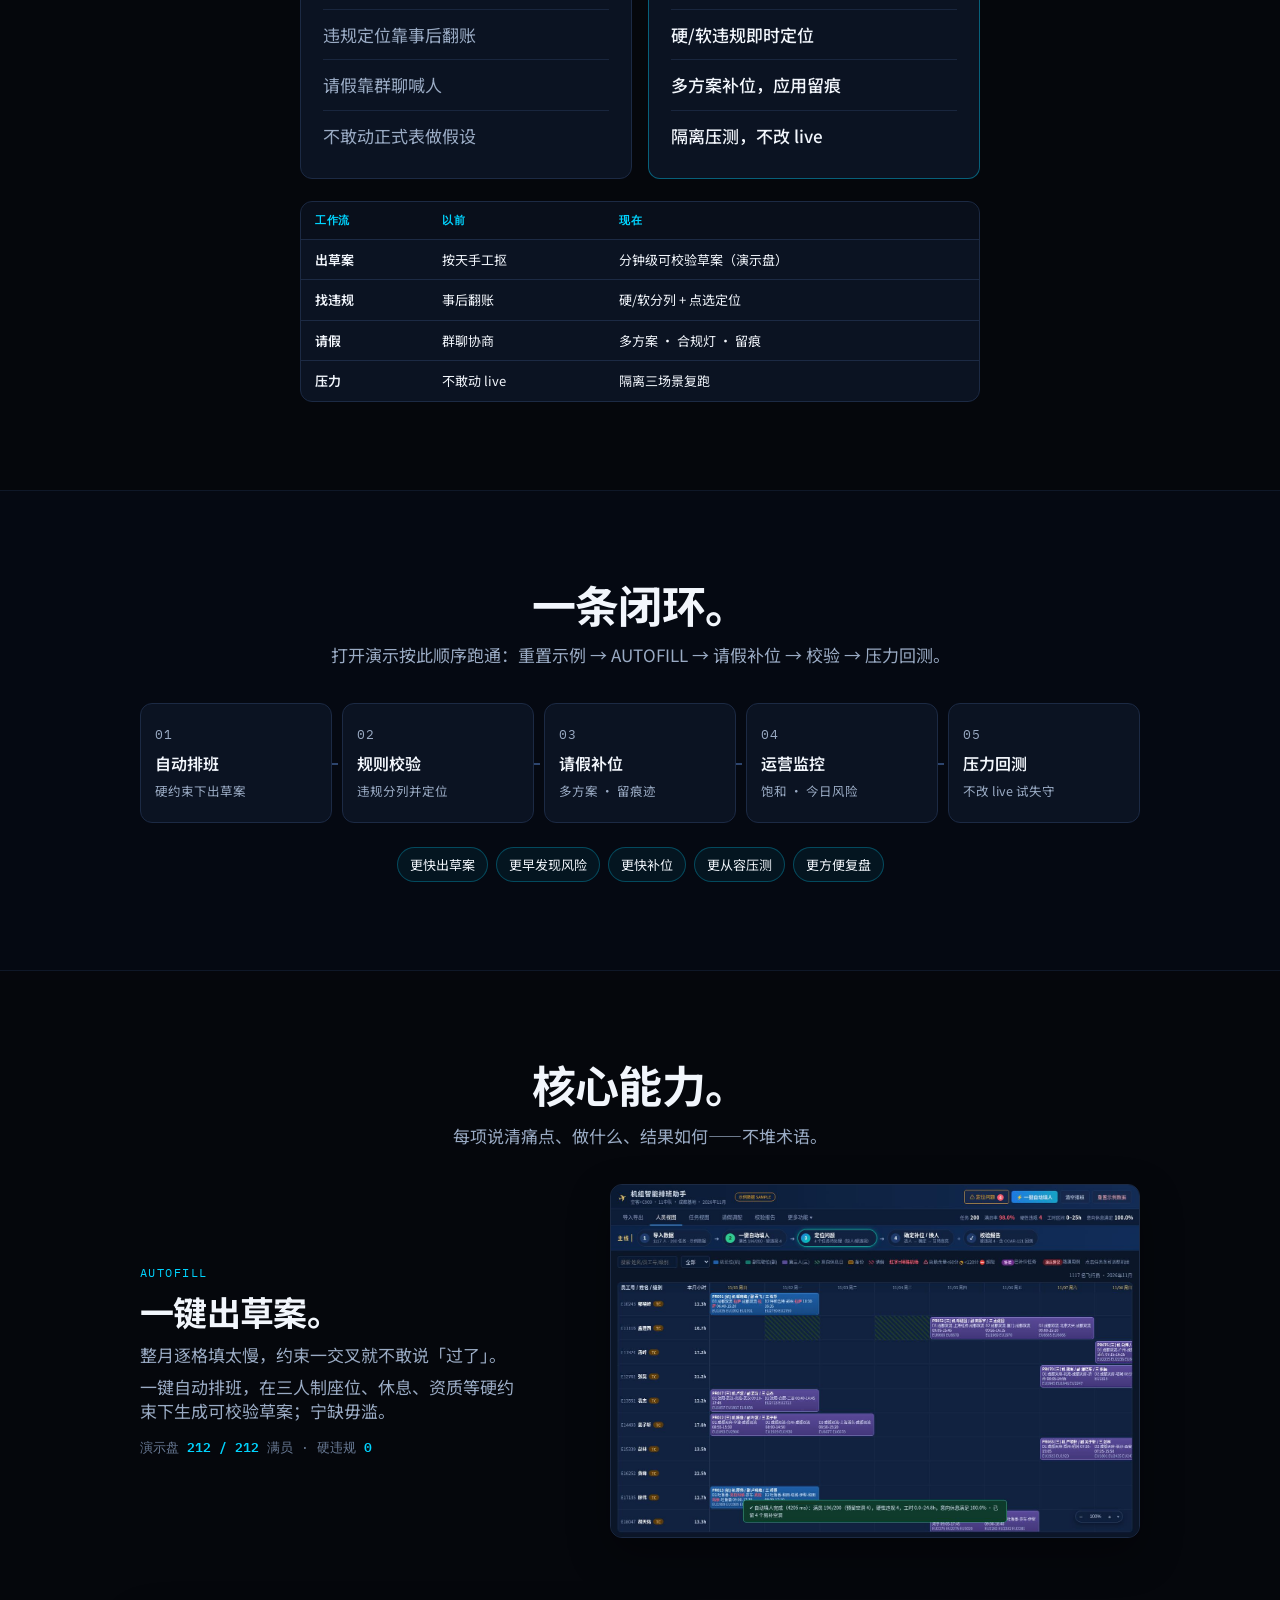
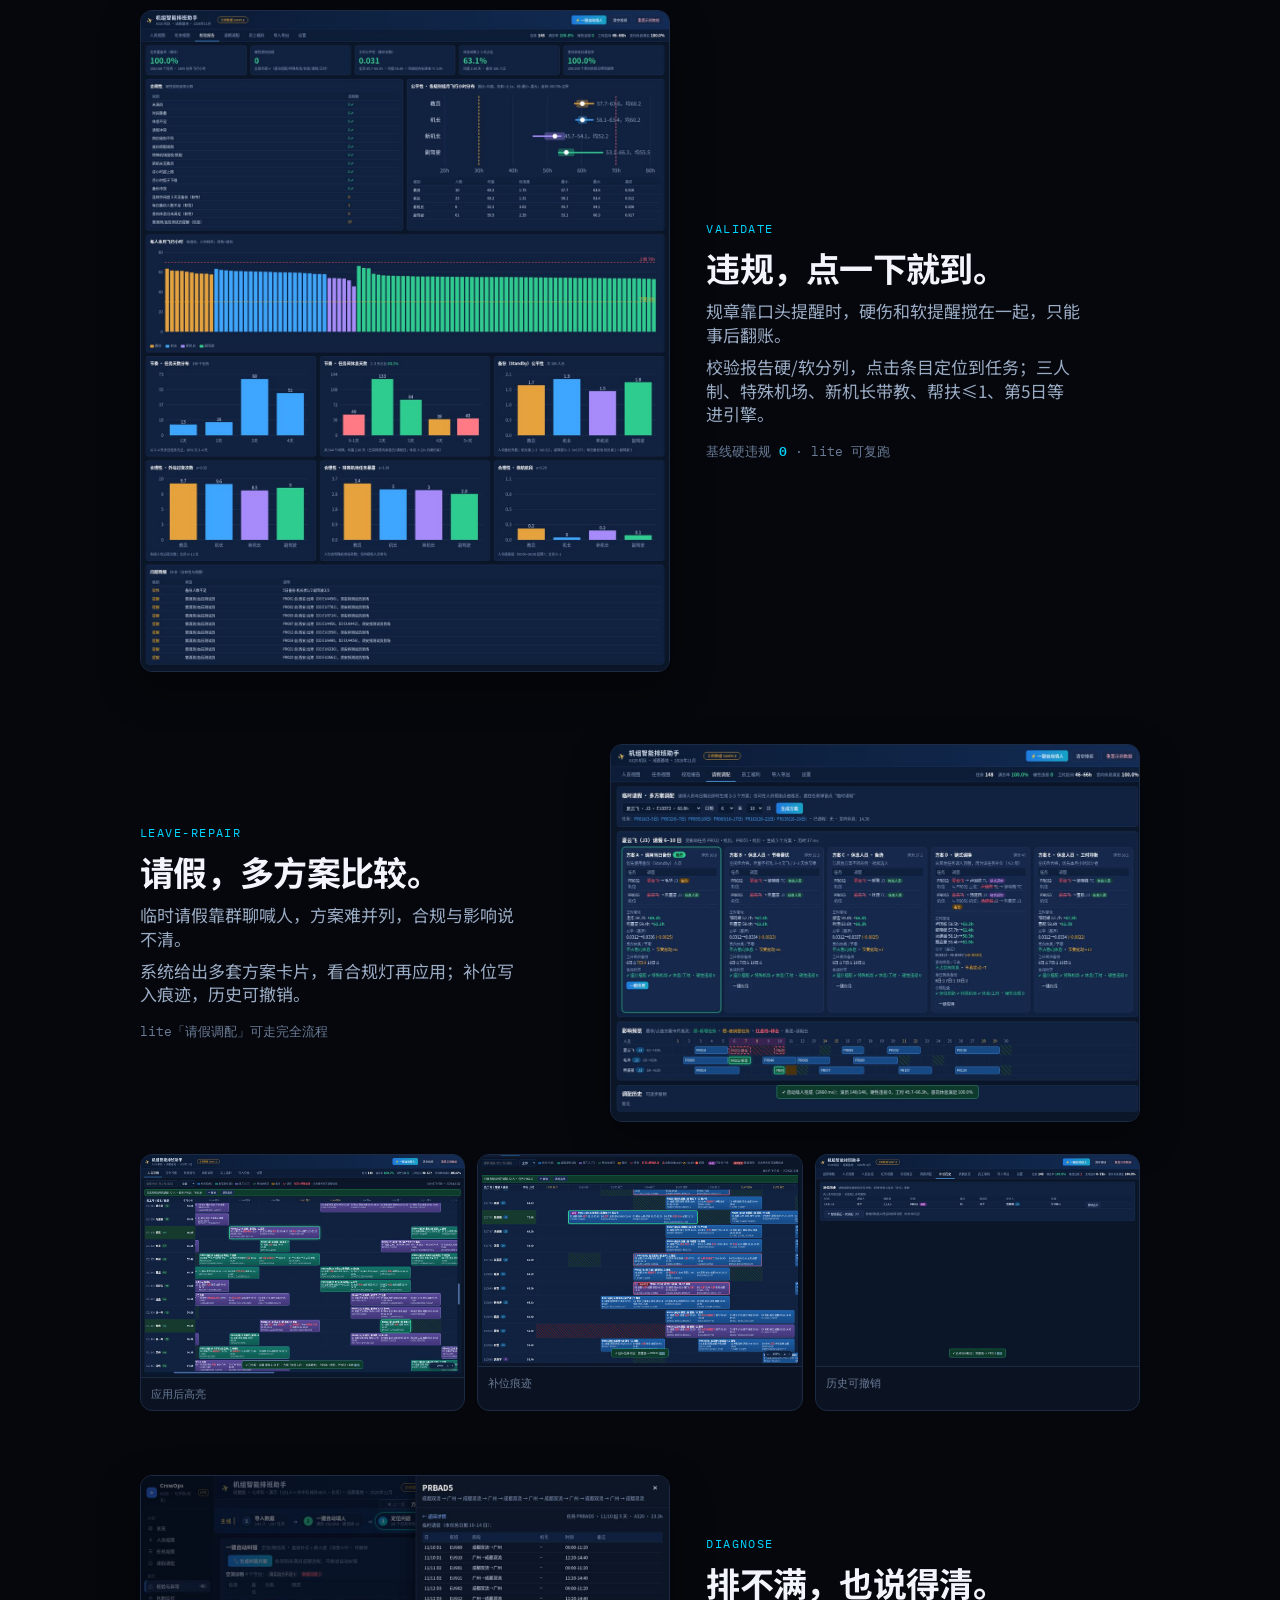
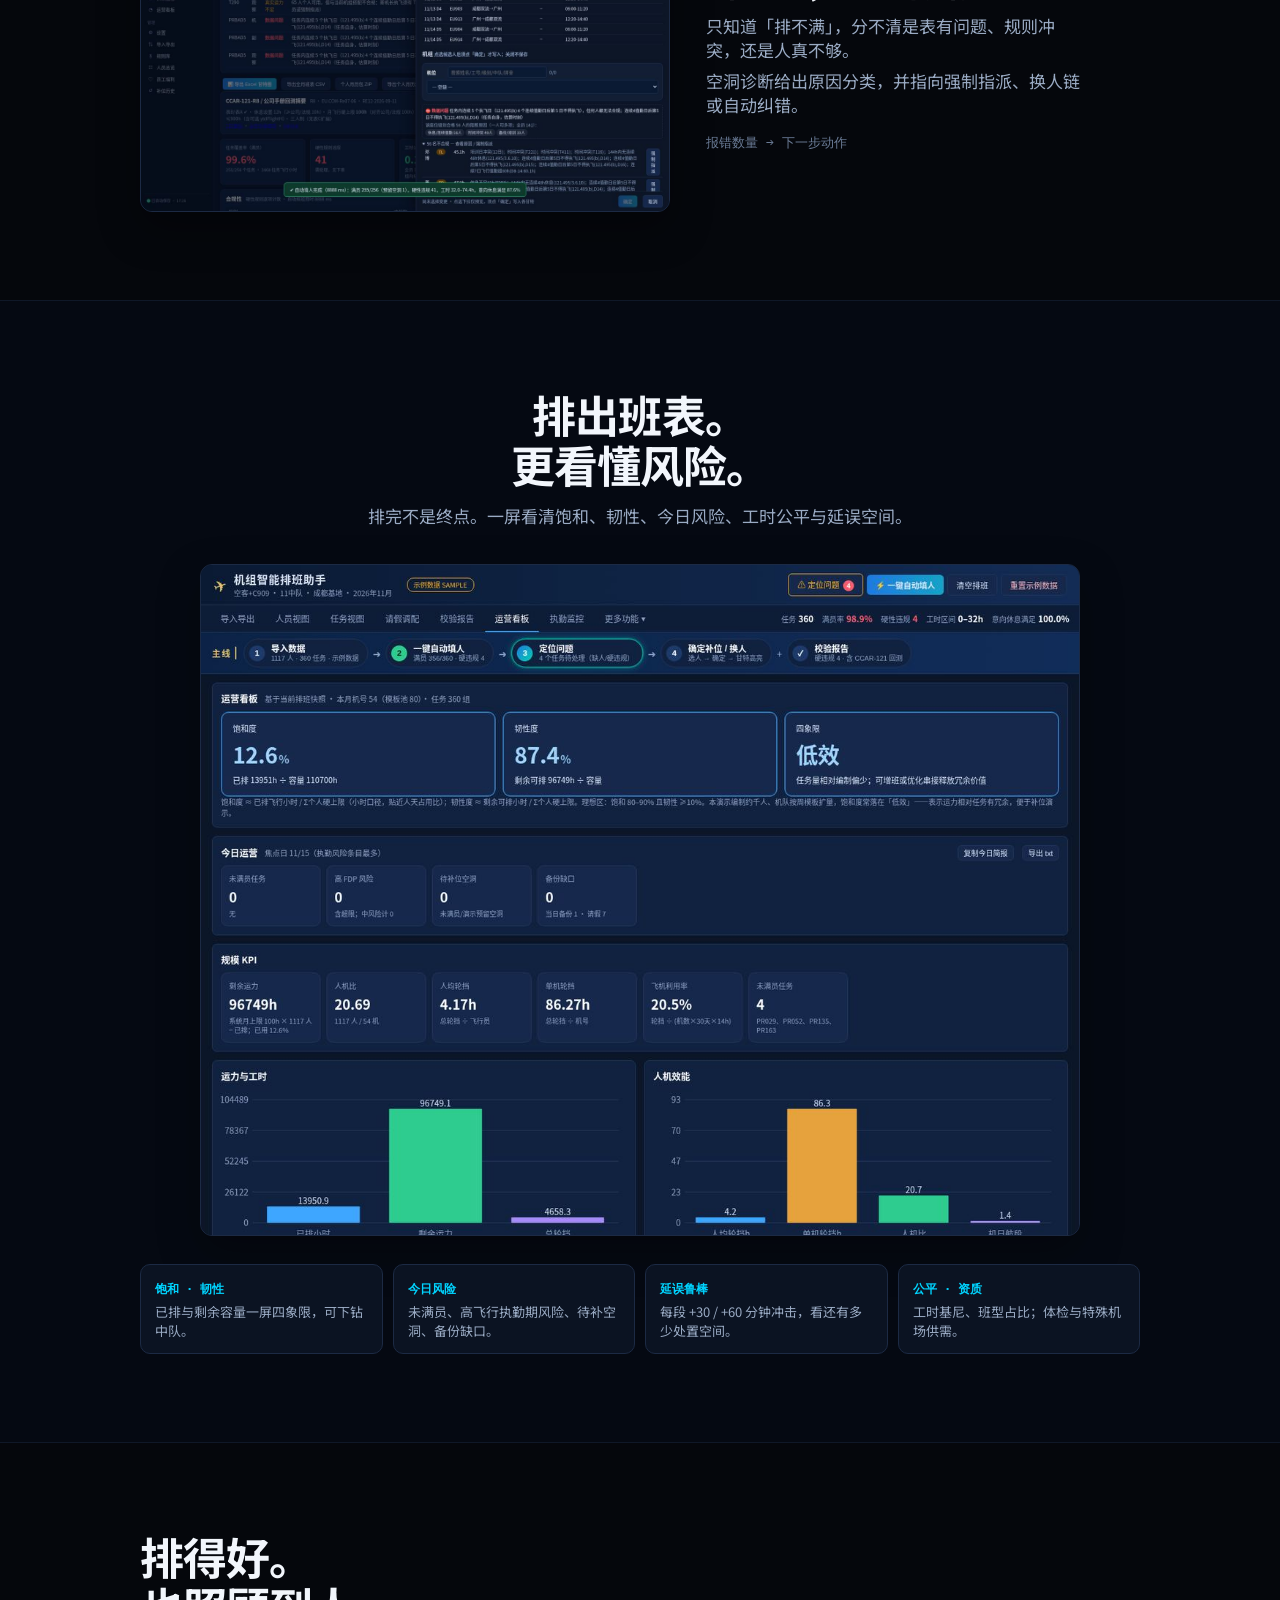
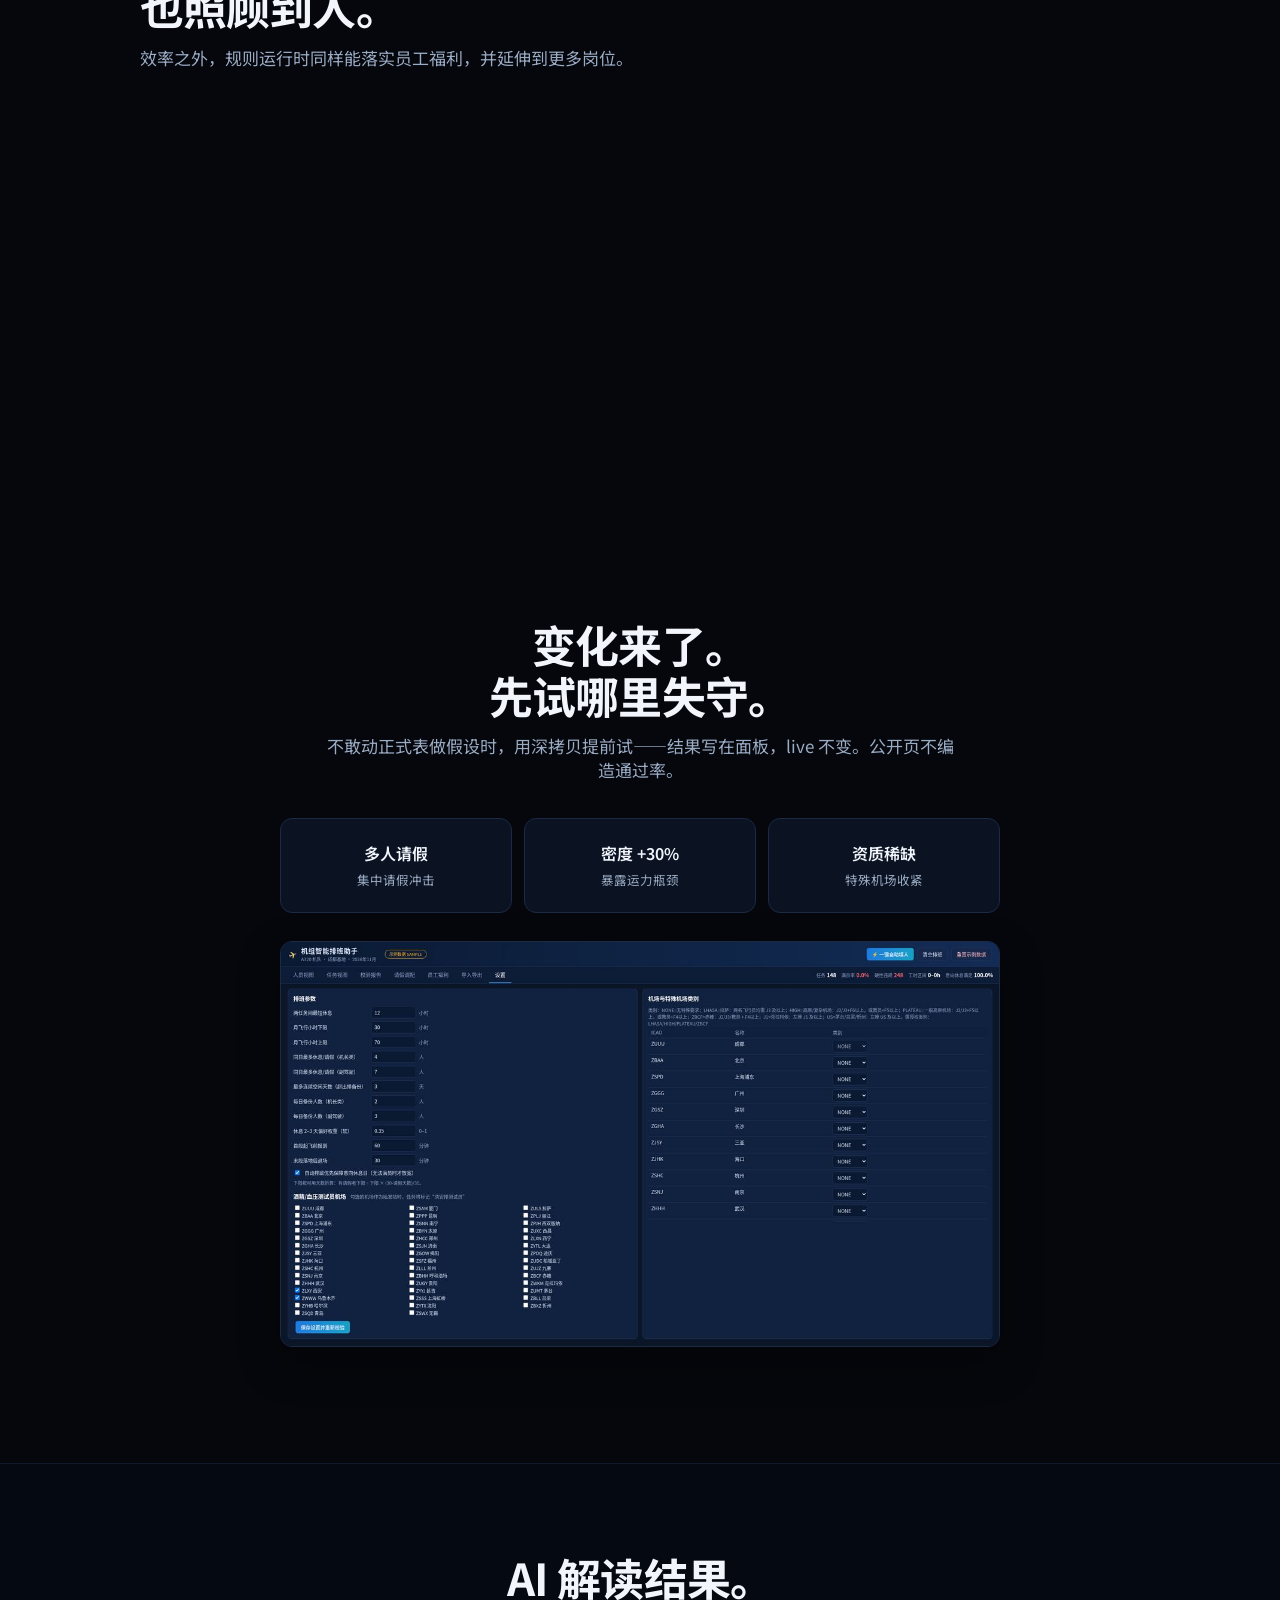
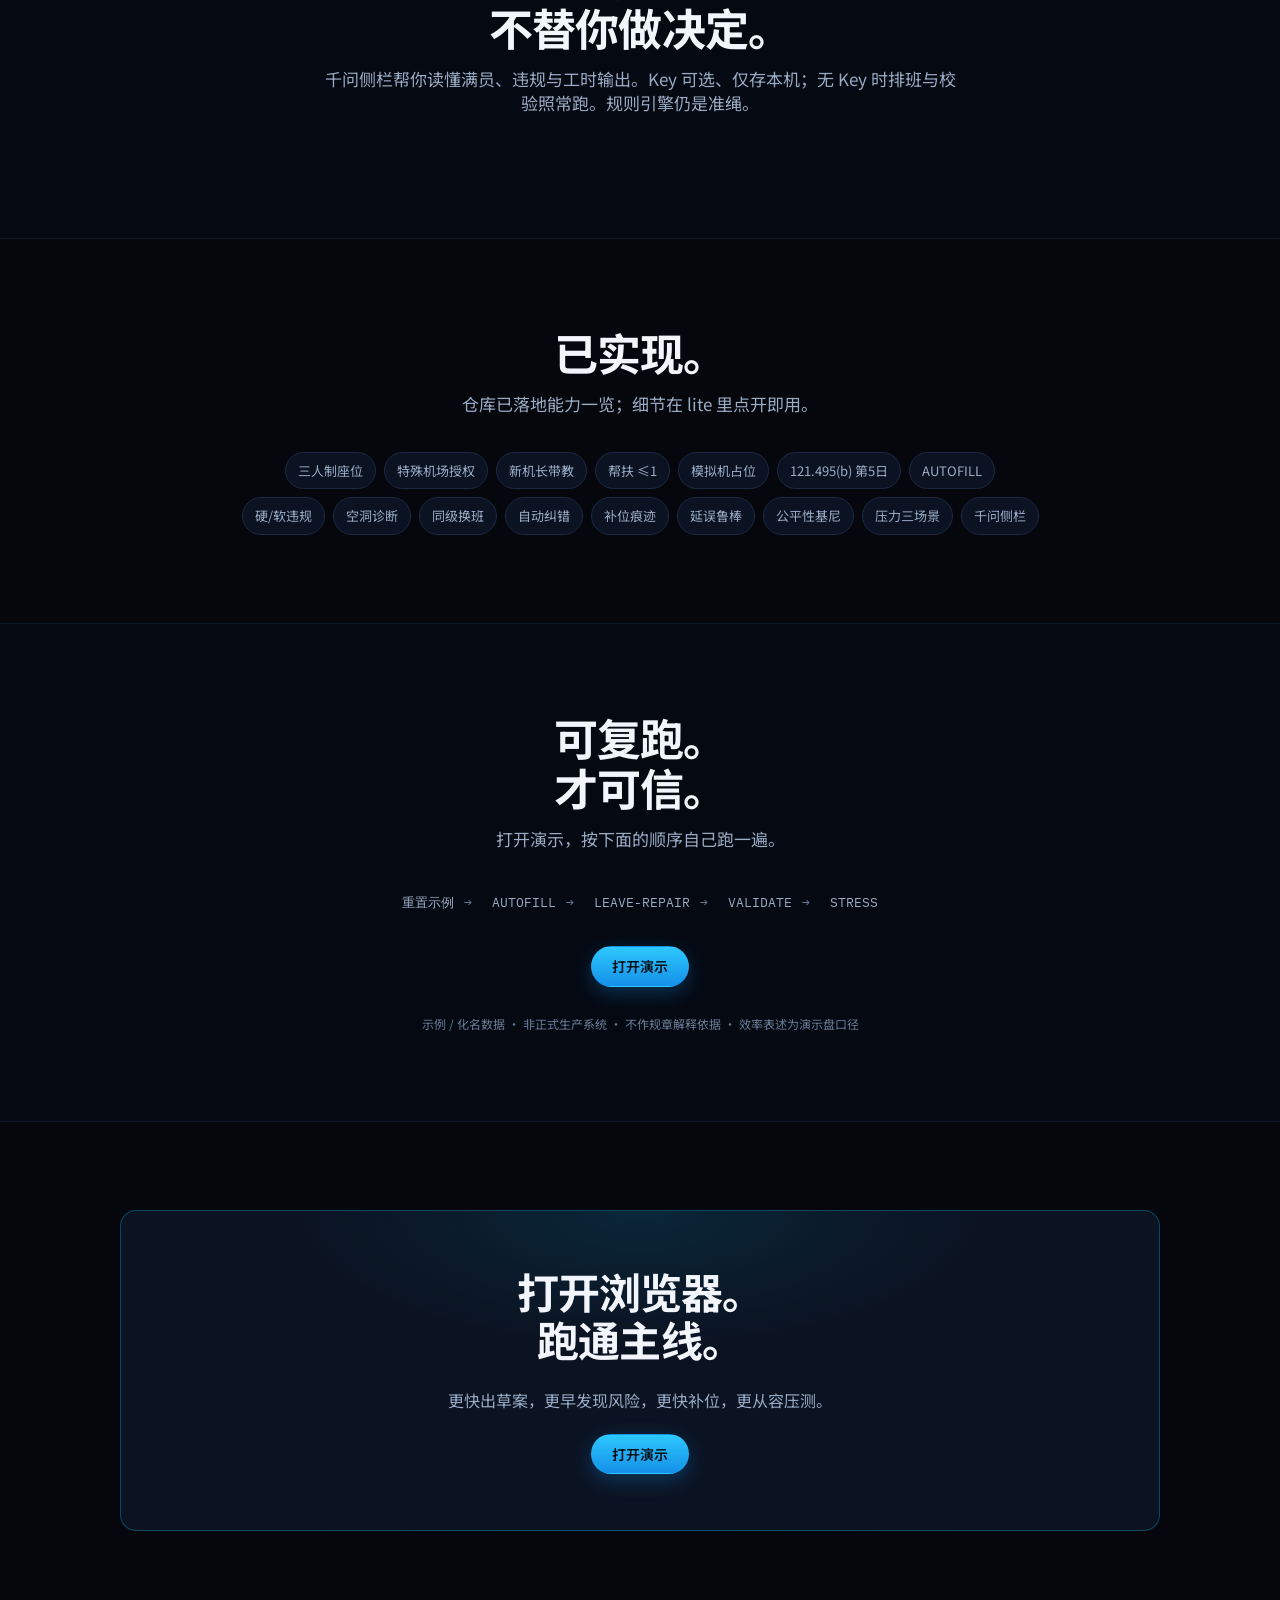
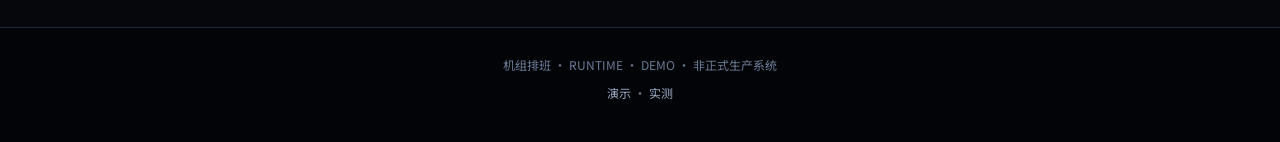
==== commit 148f6559: "fix(intro): 去掉对比段旧桌面「前」图 (v=20) - 删除 before-old-roster.jpg，不再在 #diff 展示上传的旧界面照片 - 恢复文字卡片 + 工作流表对比布局（" ====
--- a/intro/index.html
+++ b/intro/index.html
@@ -9,7 +9,7 @@
 <link rel="preconnect" href="https://fonts.googleapis.com">
 <link rel="preconnect" href="https://fonts.gstatic.com" crossorigin>
 <link href="https://fonts.googleapis.com/css2?family=IBM+Plex+Mono:wght@400;500;600;700&family=Noto+Sans+SC:wght@400;500;600;700&display=swap" rel="stylesheet">
-<link rel="stylesheet" href="intro.css?v=19">
+<link rel="stylesheet" href="intro.css?v=20">
 </head>
 <body>
 <div class="grid-bg" aria-hidden="true"></div>
@@ -56,37 +56,16 @@
         <span class="shot-title">AUTOFILL · 演示盘</span>
         <span class="shot-badge">DEMO</span>
       </div>
-      <img src="assets/hero-gantt.jpg?v=19" width="1400" height="933" alt="自动排班后的甘特图" loading="eager" decoding="async">
+      <img src="assets/hero-gantt.jpg?v=20" width="1400" height="933" alt="自动排班后的甘特图" loading="eager" decoding="async">
     </figure>
   </section>
 
   <section class="sec" id="diff" aria-labelledby="diff-title">
-    <div class="sec-inner">
+    <div class="sec-inner narrow">
       <header class="sec-head center">
         <h2 id="diff-title">同一项工作。<br>两种方式。</h2>
         <p class="sec-desc">旧方式靠人盯表；新方式把规则写进引擎，让草案可跑、违规可找、补位可比。</p>
       </header>
-
-      <div class="ba-shots" aria-label="前后界面对比">
-        <figure class="ba-shot">
-          <div class="shot-chrome">
-            <span class="shot-dots" aria-hidden="true"><i></i><i></i><i></i></span>
-            <span class="shot-title">旧桌面排班</span>
-            <span class="shot-badge muted">BEFORE</span>
-          </div>
-          <img src="assets/before-old-roster.jpg?v=19" width="1280" height="889" alt="旧桌面排班系统界面（单位标识已遮盖）" loading="lazy" decoding="async">
-          <figcaption><span class="badge">前</span> 手工盯表 · 密表格</figcaption>
-        </figure>
-        <figure class="ba-shot is-new">
-          <div class="shot-chrome">
-            <span class="shot-dots" aria-hidden="true"><i></i><i></i><i></i></span>
-            <span class="shot-title">规则运行时</span>
-            <span class="shot-badge">AFTER</span>
-          </div>
-          <img src="assets/hero-gantt.jpg?v=19" width="1400" height="933" alt="规则运行时甘特界面" loading="lazy" decoding="async">
-          <figcaption><span class="badge ok">后</span> 可校验草案 · 甘特一眼清</figcaption>
-        </figure>
-      </div>
 
       <div class="diff-grid">
         <article class="diff-card is-before">
@@ -161,7 +140,7 @@
           <p class="feat-proof">演示盘 <strong>212 / 212</strong> 满员 · 硬违规 <strong>0</strong></p>
         </div>
         <figure class="feat-shot">
-          <img src="assets/hero-gantt.jpg?v=19" width="1400" height="933" alt="自动排班后甘特" loading="lazy" decoding="async">
+          <img src="assets/hero-gantt.jpg?v=20" width="1400" height="933" alt="自动排班后甘特" loading="lazy" decoding="async">
         </figure>
       </article>
 
@@ -174,7 +153,7 @@
           <p class="feat-proof">基线硬违规 <strong>0</strong> · lite 可复跑</p>
         </div>
         <figure class="feat-shot">
-          <img src="assets/validate.jpg?v=19" width="1200" height="1500" alt="校验报告" loading="lazy" decoding="async">
+          <img src="assets/validate.jpg?v=20" width="1200" height="1500" alt="校验报告" loading="lazy" decoding="async">
         </figure>
       </article>
 
@@ -187,13 +166,13 @@
           <p class="feat-proof">lite「请假调配」可走完全流程</p>
         </div>
         <figure class="feat-shot">
-          <img src="assets/leave-plans.jpg?v=19" width="1200" height="853" alt="请假多方案" loading="lazy" decoding="async">
+          <img src="assets/leave-plans.jpg?v=20" width="1200" height="853" alt="请假多方案" loading="lazy" decoding="async">
         </figure>
       </article>
       <div class="mini-gallery">
-        <figure><img src="assets/leave-applied.jpg?v=19" width="1200" height="825" alt="应用后高亮" loading="lazy" decoding="async"><figcaption>应用后高亮</figcaption></figure>
-        <figure><img src="assets/repair-mark.jpg?v=19" width="1200" height="784" alt="补位痕迹" loading="lazy" decoding="async"><figcaption>补位痕迹</figcaption></figure>
-        <figure><img src="assets/repair-hist.jpg?v=19" width="1000" height="653" alt="历史可撤销" loading="lazy" decoding="async"><figcaption>历史可撤销</figcaption></figure>
+        <figure><img src="assets/leave-applied.jpg?v=20" width="1200" height="825" alt="应用后高亮" loading="lazy" decoding="async"><figcaption>应用后高亮</figcaption></figure>
+        <figure><img src="assets/repair-mark.jpg?v=20" width="1200" height="784" alt="补位痕迹" loading="lazy" decoding="async"><figcaption>补位痕迹</figcaption></figure>
+        <figure><img src="assets/repair-hist.jpg?v=20" width="1000" height="653" alt="历史可撤销" loading="lazy" decoding="async"><figcaption>历史可撤销</figcaption></figure>
       </div>
 
       <article class="feat feat-rev" id="cap-hole">
@@ -205,7 +184,7 @@
           <p class="feat-proof">报错数量 → 下一步动作</p>
         </div>
         <figure class="feat-shot">
-          <img src="assets/hole-diag.jpg?v=19" width="1200" height="760" alt="空洞诊断" loading="lazy" decoding="async">
+          <img src="assets/hole-diag.jpg?v=20" width="1200" height="760" alt="空洞诊断" loading="lazy" decoding="async">
         </figure>
       </article>
     </div>
@@ -218,7 +197,7 @@
         <p class="sec-desc">排完不是终点。一屏看清饱和、韧性、今日风险、工时公平与延误空间。</p>
       </header>
       <figure class="wide-shot">
-        <img src="assets/ops-sat.jpg?v=19" width="1200" height="916" alt="运营看板" loading="lazy" decoding="async">
+        <img src="assets/ops-sat.jpg?v=20" width="1200" height="916" alt="运营看板" loading="lazy" decoding="async">
       </figure>
       <div class="ops-cards">
         <article><h3>饱和 · 韧性</h3><p>已排与剩余容量一屏四象限，可下钻中队。</p></article>
@@ -267,7 +246,7 @@
         <div class="case"><strong>资质稀缺</strong><span>特殊机场收紧</span></div>
       </div>
       <figure class="wide-shot sm">
-        <img src="assets/settings-stress.jpg?v=19" width="1200" height="675" alt="压力回测入口" loading="lazy" decoding="async">
+        <img src="assets/settings-stress.jpg?v=20" width="1200" height="675" alt="压力回测入口" loading="lazy" decoding="async">
       </figure>
     </div>
   </section>
@@ -348,6 +327,6 @@
   </div>
 </footer>
 
-<script src="intro.js?v=19" defer></script>
+<script src="intro.js?v=20" defer></script>
 </body>
 </html>
--- a/intro/intro.css
+++ b/intro/intro.css
@@ -249,52 +249,6 @@
 }
 .diff-card.is-before li { color: var(--ink-2); font-weight: 400; }
 
-
-/* before / after shots */
-.ba-shots {
-  display: grid;
-  grid-template-columns: 1fr 1fr;
-  gap: 16px;
-  margin: 0 0 28px;
-}
-.ba-shot {
-  margin: 0;
-  background: var(--panel);
-  border: 1px solid var(--line);
-  border-radius: var(--radius);
-  overflow: hidden;
-  text-align: left;
-}
-.ba-shot.is-new { border-color: rgba(0, 212, 255, 0.4); }
-.ba-shot .shot-chrome { border-bottom: 1px solid var(--line); }
-.ba-shot img {
-  display: block;
-  width: 100%;
-  height: auto;
-  aspect-ratio: 16 / 11;
-  object-fit: cover;
-  object-position: top left;
-  background: #0a101c;
-}
-.ba-shot.is-new img { object-position: top center; }
-.ba-shot figcaption {
-  display: flex;
-  align-items: center;
-  gap: 10px;
-  padding: 12px 14px 14px;
-  font-size: 14px;
-  color: var(--ink-2);
-  border-top: 1px solid var(--line);
-}
-.shot-badge.muted {
-  color: var(--mut);
-  border-color: var(--line-hi);
-}
-@media (max-width: 640px) {
-  .ba-shots { grid-template-columns: 1fr; gap: 12px; margin-bottom: 20px; }
-  .ba-shot img { aspect-ratio: 4 / 3; }
-}
-
 /* loop */
 .loop-track {
   list-style: none; margin: 0; padding: 0;
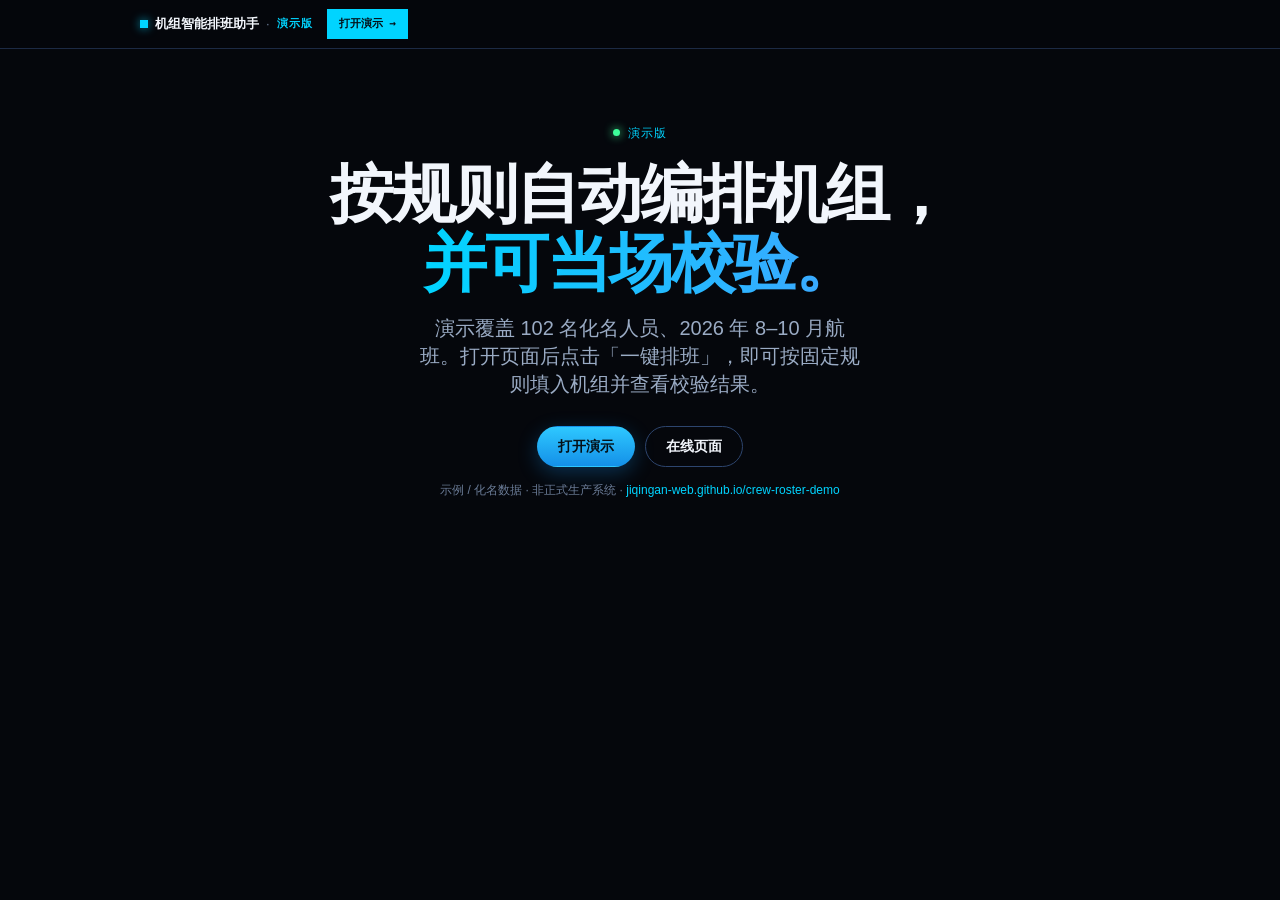
==== commit 5a9ce4db: "show-rules-v697: port rule engine v692–v697 onto packaged show demo Keep show/ entry, demo roster, o" ====
--- a/intro/index.html
+++ b/intro/index.html
@@ -3,330 +3,36 @@
 <head>
 <meta charset="UTF-8">
 <meta name="viewport" content="width=device-width, initial-scale=1">
-<title>机组排班 · 规则运行时</title>
-<meta name="description" content="把机组排班从手工填表，升级为可执行、可校验、可追溯的规则运行时。演示盘，化名数据。">
+<title>机组智能排班助手 · 演示版</title>
+<meta name="description" content="机组排班演示：102 名化名人员，2026 年 8–10 月航班，一键排班与规则校验。">
 <meta name="robots" content="noindex,nofollow,noarchive,nosnippet">
-<link rel="preconnect" href="https://fonts.googleapis.com">
-<link rel="preconnect" href="https://fonts.gstatic.com" crossorigin>
-<link href="https://fonts.googleapis.com/css2?family=IBM+Plex+Mono:wght@400;500;600;700&family=Noto+Sans+SC:wght@400;500;600;700&display=swap" rel="stylesheet">
-<link rel="stylesheet" href="intro.css?v=20">
+<link rel="stylesheet" href="intro.css?v=30">
 </head>
 <body>
-<div class="grid-bg" aria-hidden="true"></div>
-
 <header class="topbar" role="banner">
   <div class="topbar-inner">
     <a class="brand" href="#top">
       <span class="brand-mark" aria-hidden="true"></span>
-      <span class="brand-zh">机组排班</span>
+      <span class="brand-zh">机组智能排班助手</span>
       <span class="brand-sep">·</span>
-      <span class="brand-en">RUNTIME</span>
+      <span class="brand-en">演示版</span>
     </a>
-    <button type="button" class="nav-toggle" id="navToggle" aria-expanded="false" aria-controls="siteNav" aria-label="打开导航">☰</button>
-    <nav class="nav-tabs" id="siteNav" aria-label="页面导航">
-      <a href="#diff">对比</a>
-      <a href="#loop">闭环</a>
-      <a href="#capabilities">能力</a>
-      <a href="#ops">看板</a>
-      <a href="#stress">压测</a>
-      <a href="#ai">AI</a>
-      <a href="#panorama">全景</a>
-      <a href="#evidence">实测</a>
-    </nav>
-    <a class="nav-run" href="../">打开演示 →</a>
+    <a class="nav-run" href="../show/">打开演示 →</a>
   </div>
 </header>
-
 <main id="top">
-
   <section class="hero" aria-labelledby="hero-title">
     <div class="hero-copy">
-      <p class="eyebrow"><span class="dot"></span> 航班调度与 AI，高效率辅助方案</p>
-      <h1 id="hero-title">智能排班，<br><span class="accent">精准到每一位机组。</span></h1>
-      <p class="hero-lead">从手工填表、经验校验和群聊协调，升级到自动编排、规章校验、请假补位与压力回测连成的闭环。</p>
+      <p class="eyebrow"><span class="dot"></span> 演示版</p>
+      <h1 id="hero-title">按规则自动编排机组，<br><span class="accent">并可当场校验。</span></h1>
+      <p class="hero-lead">演示覆盖 102 名化名人员、2026 年 8–10 月航班。打开页面后点击「一键排班」，即可按固定规则填入机组并查看校验结果。</p>
       <div class="cta-row">
-        <a class="btn btn-primary" href="../">打开演示</a>
-        <a class="btn btn-ghost" href="#evidence">查看实测</a>
+        <a class="btn btn-primary" href="../show/">打开演示</a>
+        <a class="btn btn-ghost" href="https://jiqingan-web.github.io/crew-roster-demo/">在线页面</a>
       </div>
-      <p class="hero-note">示例 / 化名数据 · 非正式生产系统</p>
-    </div>
-    <figure class="hero-shot reveal-hero">
-      <div class="shot-chrome">
-        <span class="shot-dots" aria-hidden="true"><i></i><i></i><i></i></span>
-        <span class="shot-title">AUTOFILL · 演示盘</span>
-        <span class="shot-badge">DEMO</span>
-      </div>
-      <img src="assets/hero-gantt.jpg?v=20" width="1400" height="933" alt="自动排班后的甘特图" loading="eager" decoding="async">
-    </figure>
-  </section>
-
-  <section class="sec" id="diff" aria-labelledby="diff-title">
-    <div class="sec-inner narrow">
-      <header class="sec-head center">
-        <h2 id="diff-title">同一项工作。<br>两种方式。</h2>
-        <p class="sec-desc">旧方式靠人盯表；新方式把规则写进引擎，让草案可跑、违规可找、补位可比。</p>
-      </header>
-
-      <div class="diff-grid">
-        <article class="diff-card is-before">
-          <header><span class="badge">以前</span></header>
-          <ul>
-            <li>逐格填表，跨表靠眼力</li>
-            <li>违规定位靠事后翻账</li>
-            <li>请假靠群聊喊人</li>
-            <li>不敢动正式表做假设</li>
-          </ul>
-        </article>
-        <article class="diff-card is-after">
-          <header><span class="badge ok">现在</span></header>
-          <ul>
-            <li>一键出可校验草案</li>
-            <li>硬/软违规即时定位</li>
-            <li>多方案补位，应用留痕</li>
-            <li>隔离压测，不改 live</li>
-          </ul>
-        </article>
-      </div>
-      <div class="table-wrap" role="region" aria-label="工作流速览">
-        <table class="cmp-table">
-          <thead><tr><th>工作流</th><th>以前</th><th>现在</th></tr></thead>
-          <tbody>
-            <tr><td>出草案</td><td>按天手工抠</td><td>分钟级可校验草案（演示盘）</td></tr>
-            <tr><td>找违规</td><td>事后翻账</td><td>硬/软分列 + 点选定位</td></tr>
-            <tr><td>请假</td><td>群聊协商</td><td>多方案 · 合规灯 · 留痕</td></tr>
-            <tr><td>压力</td><td>不敢动 live</td><td>隔离三场景复跑</td></tr>
-          </tbody>
-        </table>
-      </div>
-    </div>
-  </section>
-
-  <section class="sec sec-alt" id="loop" aria-labelledby="loop-title">
-    <div class="sec-inner">
-      <header class="sec-head center">
-        <h2 id="loop-title">一条闭环。</h2>
-        <p class="sec-desc">打开演示按此顺序跑通：重置示例 → AUTOFILL → 请假补位 → 校验 → 压力回测。</p>
-      </header>
-      <ol class="loop-track">
-        <li class="loop-step" style="--i:0"><span class="loop-n">01</span><strong>自动排班</strong><span>硬约束下出草案</span></li>
-        <li class="loop-step" style="--i:1"><span class="loop-n">02</span><strong>规则校验</strong><span>违规分列并定位</span></li>
-        <li class="loop-step" style="--i:2"><span class="loop-n">03</span><strong>请假补位</strong><span>多方案 · 留痕迹</span></li>
-        <li class="loop-step" style="--i:3"><span class="loop-n">04</span><strong>运营监控</strong><span>饱和 · 今日风险</span></li>
-        <li class="loop-step" style="--i:4"><span class="loop-n">05</span><strong>压力回测</strong><span>不改 live 试失守</span></li>
-      </ol>
-      <div class="value-row">
-        <span>更快出草案</span>
-        <span>更早发现风险</span>
-        <span>更快补位</span>
-        <span>更从容压测</span>
-        <span>更方便复盘</span>
-      </div>
-    </div>
-  </section>
-
-  <section class="sec" id="capabilities" aria-labelledby="cap-title">
-    <div class="sec-inner">
-      <header class="sec-head center">
-        <h2 id="cap-title">核心能力。</h2>
-        <p class="sec-desc">每项说清痛点、做什么、结果如何——不堆术语。</p>
-      </header>
-
-      <article class="feat" id="cap-autofill">
-        <div class="feat-copy">
-          <p class="feat-id">AUTOFILL</p>
-          <h3>一键出草案。</h3>
-          <p class="feat-line">整月逐格填太慢，约束一交叉就不敢说「过了」。</p>
-          <p class="feat-line">一键自动排班，在三人制座位、休息、资质等硬约束下生成可校验草案；宁缺毋滥。</p>
-          <p class="feat-proof">演示盘 <strong>212 / 212</strong> 满员 · 硬违规 <strong>0</strong></p>
-        </div>
-        <figure class="feat-shot">
-          <img src="assets/hero-gantt.jpg?v=20" width="1400" height="933" alt="自动排班后甘特" loading="lazy" decoding="async">
-        </figure>
-      </article>
-
-      <article class="feat feat-rev" id="cap-validate">
-        <div class="feat-copy">
-          <p class="feat-id">VALIDATE</p>
-          <h3>违规，点一下就到。</h3>
-          <p class="feat-line">规章靠口头提醒时，硬伤和软提醒搅在一起，只能事后翻账。</p>
-          <p class="feat-line">校验报告硬/软分列，点击条目定位到任务；三人制、特殊机场、新机长带教、帮扶≤1、第5日等进引擎。</p>
-          <p class="feat-proof">基线硬违规 <strong>0</strong> · lite 可复跑</p>
-        </div>
-        <figure class="feat-shot">
-          <img src="assets/validate.jpg?v=20" width="1200" height="1500" alt="校验报告" loading="lazy" decoding="async">
-        </figure>
-      </article>
-
-      <article class="feat" id="cap-leave">
-        <div class="feat-copy">
-          <p class="feat-id">LEAVE-REPAIR</p>
-          <h3>请假，多方案比较。</h3>
-          <p class="feat-line">临时请假靠群聊喊人，方案难并列，合规与影响说不清。</p>
-          <p class="feat-line">系统给出多套方案卡片，看合规灯再应用；补位写入痕迹，历史可撤销。</p>
-          <p class="feat-proof">lite「请假调配」可走完全流程</p>
-        </div>
-        <figure class="feat-shot">
-          <img src="assets/leave-plans.jpg?v=20" width="1200" height="853" alt="请假多方案" loading="lazy" decoding="async">
-        </figure>
-      </article>
-      <div class="mini-gallery">
-        <figure><img src="assets/leave-applied.jpg?v=20" width="1200" height="825" alt="应用后高亮" loading="lazy" decoding="async"><figcaption>应用后高亮</figcaption></figure>
-        <figure><img src="assets/repair-mark.jpg?v=20" width="1200" height="784" alt="补位痕迹" loading="lazy" decoding="async"><figcaption>补位痕迹</figcaption></figure>
-        <figure><img src="assets/repair-hist.jpg?v=20" width="1000" height="653" alt="历史可撤销" loading="lazy" decoding="async"><figcaption>历史可撤销</figcaption></figure>
-      </div>
-
-      <article class="feat feat-rev" id="cap-hole">
-        <div class="feat-copy">
-          <p class="feat-id">DIAGNOSE</p>
-          <h3>排不满，也说得清。</h3>
-          <p class="feat-line">只知道「排不满」，分不清是表有问题、规则冲突，还是人真不够。</p>
-          <p class="feat-line">空洞诊断给出原因分类，并指向强制指派、换人链或自动纠错。</p>
-          <p class="feat-proof">报错数量 → 下一步动作</p>
-        </div>
-        <figure class="feat-shot">
-          <img src="assets/hole-diag.jpg?v=20" width="1200" height="760" alt="空洞诊断" loading="lazy" decoding="async">
-        </figure>
-      </article>
-    </div>
-  </section>
-
-  <section class="sec sec-alt" id="ops" aria-labelledby="ops-title">
-    <div class="sec-inner">
-      <header class="sec-head center">
-        <h2 id="ops-title">排出班表。<br>更看懂风险。</h2>
-        <p class="sec-desc">排完不是终点。一屏看清饱和、韧性、今日风险、工时公平与延误空间。</p>
-      </header>
-      <figure class="wide-shot">
-        <img src="assets/ops-sat.jpg?v=20" width="1200" height="916" alt="运营看板" loading="lazy" decoding="async">
-      </figure>
-      <div class="ops-cards">
-        <article><h3>饱和 · 韧性</h3><p>已排与剩余容量一屏四象限，可下钻中队。</p></article>
-        <article><h3>今日风险</h3><p>未满员、高飞行执勤期风险、待补空洞、备份缺口。</p></article>
-        <article><h3>延误鲁棒</h3><p>每段 +30 / +60 分钟冲击，看还有多少处置空间。</p></article>
-        <article><h3>公平 · 资质</h3><p>工时基尼、班型占比；体检与特殊机场供需。</p></article>
-      </div>
-    </div>
-  </section>
-
-  <section class="sec" id="welfare" aria-labelledby="welfare-title">
-    <div class="sec-inner">
-      <header class="sec-head reveal">
-        <h2 id="welfare-title">排得好。<br>也照顾到人。</h2>
-        <p class="sec-desc">效率之外，规则运行时同样能落实员工福利，并延伸到更多岗位。</p>
-      </header>
-      <div class="ev-grid">
-        <article class="ev-card reveal">
-          <h3>同级别换班</h3>
-          <p>同一级别之间可单向转出或互换任务，系统自动校验休息、工时与资质，合规才放行。</p>
-          <p class="cap">演示中已实现</p>
-        </article>
-        <article class="ev-card reveal">
-          <h3>双飞家庭 · 高度卡 48h</h3>
-          <p>双飞行员家庭的休息安排协同对齐，按 48 小时口径统筹，减少两人班期错开。</p>
-          <p class="cap">规划中</p>
-        </article>
-        <article class="ev-card reveal">
-          <h3>延伸到乘务员与安全员</h3>
-          <p>同一套规则运行时原理，可延伸用于乘务员排班与安全员排班，让整个排班体系效益最大化。</p>
-          <p class="cap">可延伸方向</p>
-        </article>
-      </div>
-    </div>
-  </section>
-
-  <section class="sec" id="stress" aria-labelledby="stress-title">
-    <div class="sec-inner">
-      <header class="sec-head center">
-        <h2 id="stress-title">变化来了。<br>先试哪里失守。</h2>
-        <p class="sec-desc">不敢动正式表做假设时，用深拷贝提前试——结果写在面板，live 不变。公开页不编造通过率。</p>
-      </header>
-      <div class="stress-row">
-        <div class="case"><strong>多人请假</strong><span>集中请假冲击</span></div>
-        <div class="case"><strong>密度 +30%</strong><span>暴露运力瓶颈</span></div>
-        <div class="case"><strong>资质稀缺</strong><span>特殊机场收紧</span></div>
-      </div>
-      <figure class="wide-shot sm">
-        <img src="assets/settings-stress.jpg?v=20" width="1200" height="675" alt="压力回测入口" loading="lazy" decoding="async">
-      </figure>
-    </div>
-  </section>
-
-  <section class="sec sec-alt" id="ai" aria-labelledby="ai-title">
-    <div class="sec-inner narrow">
-      <header class="sec-head center">
-        <h2 id="ai-title">AI 解读结果。<br>不替你做决定。</h2>
-        <p class="sec-desc">千问侧栏帮你读懂满员、违规与工时输出。Key 可选、仅存本机；无 Key 时排班与校验照常跑。规则引擎仍是准绳。</p>
-      </header>
-    </div>
-  </section>
-
-  <section class="sec" id="panorama" aria-labelledby="pano-title">
-    <div class="sec-inner">
-      <header class="sec-head center">
-        <h2 id="pano-title">已实现。</h2>
-        <p class="sec-desc">仓库已落地能力一览；细节在 lite 里点开即用。</p>
-      </header>
-      <div class="chip-cloud">
-        <span>三人制座位</span>
-        <span>特殊机场授权</span>
-        <span>新机长带教</span>
-        <span>帮扶 ≤1</span>
-        <span>模拟机占位</span>
-        <span>121.495(b) 第5日</span>
-        <span>AUTOFILL</span>
-        <span>硬/软违规</span>
-        <span>空洞诊断</span>
-        <span>同级换班</span>
-        <span>自动纠错</span>
-        <span>补位痕迹</span>
-        <span>延误鲁棒</span>
-        <span>公平性基尼</span>
-        <span>压力三场景</span>
-        <span>千问侧栏</span>
-      </div>
-    </div>
-  </section>
-
-  <section class="sec sec-alt" id="evidence" aria-labelledby="ev-title">
-    <div class="sec-inner narrow">
-      <header class="sec-head center">
-        <h2 id="ev-title">可复跑。<br>才可信。</h2>
-        <p class="sec-desc">打开演示，按下面的顺序自己跑一遍。</p>
-      </header>
-      <ol class="path-plain">
-        <li>重置示例</li>
-        <li>AUTOFILL</li>
-        <li>LEAVE-REPAIR</li>
-        <li>VALIDATE</li>
-        <li>STRESS</li>
-      </ol>
-      <div class="cta-row center">
-        <a class="btn btn-primary" href="../">打开演示</a>
-      </div>
-      <p class="fineprint">示例 / 化名数据 · 非正式生产系统 · 不作规章解释依据 · 效率表述为演示盘口径</p>
-    </div>
-  </section>
-
-  <section class="sec end" id="run" aria-labelledby="end-title">
-    <div class="sec-inner end-box">
-      <h2 id="end-title">打开浏览器。<br>跑通主线。</h2>
-      <p class="end-sub">更快出草案，更早发现风险，更快补位，更从容压测。</p>
-      <div class="cta-row center">
-        <a class="btn btn-primary" href="../">打开演示</a>
-      </div>
+      <p class="hero-note">示例 / 化名数据 · 非正式生产系统 · <a href="https://jiqingan-web.github.io/crew-roster-demo/">jiqingan-web.github.io/crew-roster-demo</a></p>
     </div>
   </section>
 </main>
-
-<footer class="footer">
-  <div class="footer-inner">
-    <p>机组排班 · RUNTIME · DEMO · 非正式生产系统</p>
-    <div class="footer-meta">
-      <a href="../">演示</a> · <a href="#evidence">实测</a>
-    </div>
-  </div>
-</footer>
-
-<script src="intro.js?v=20" defer></script>
 </body>
 </html>
